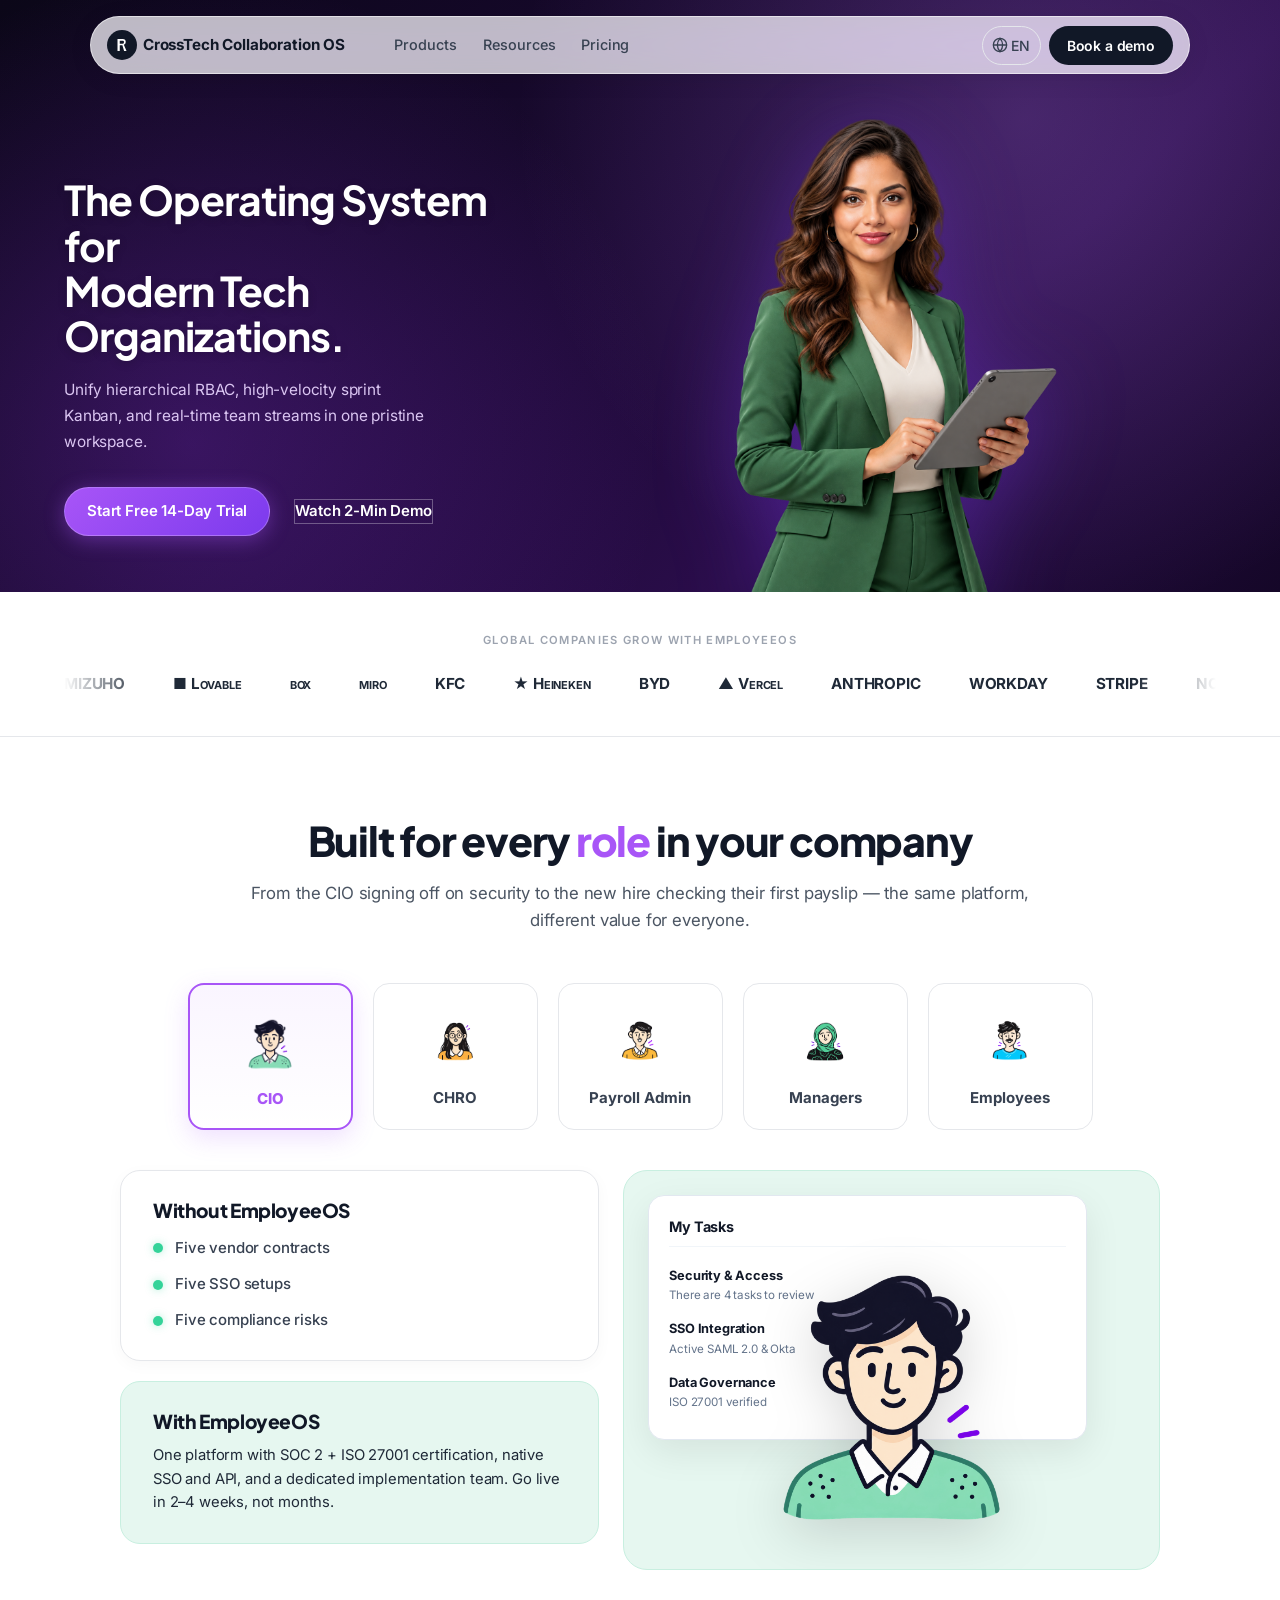
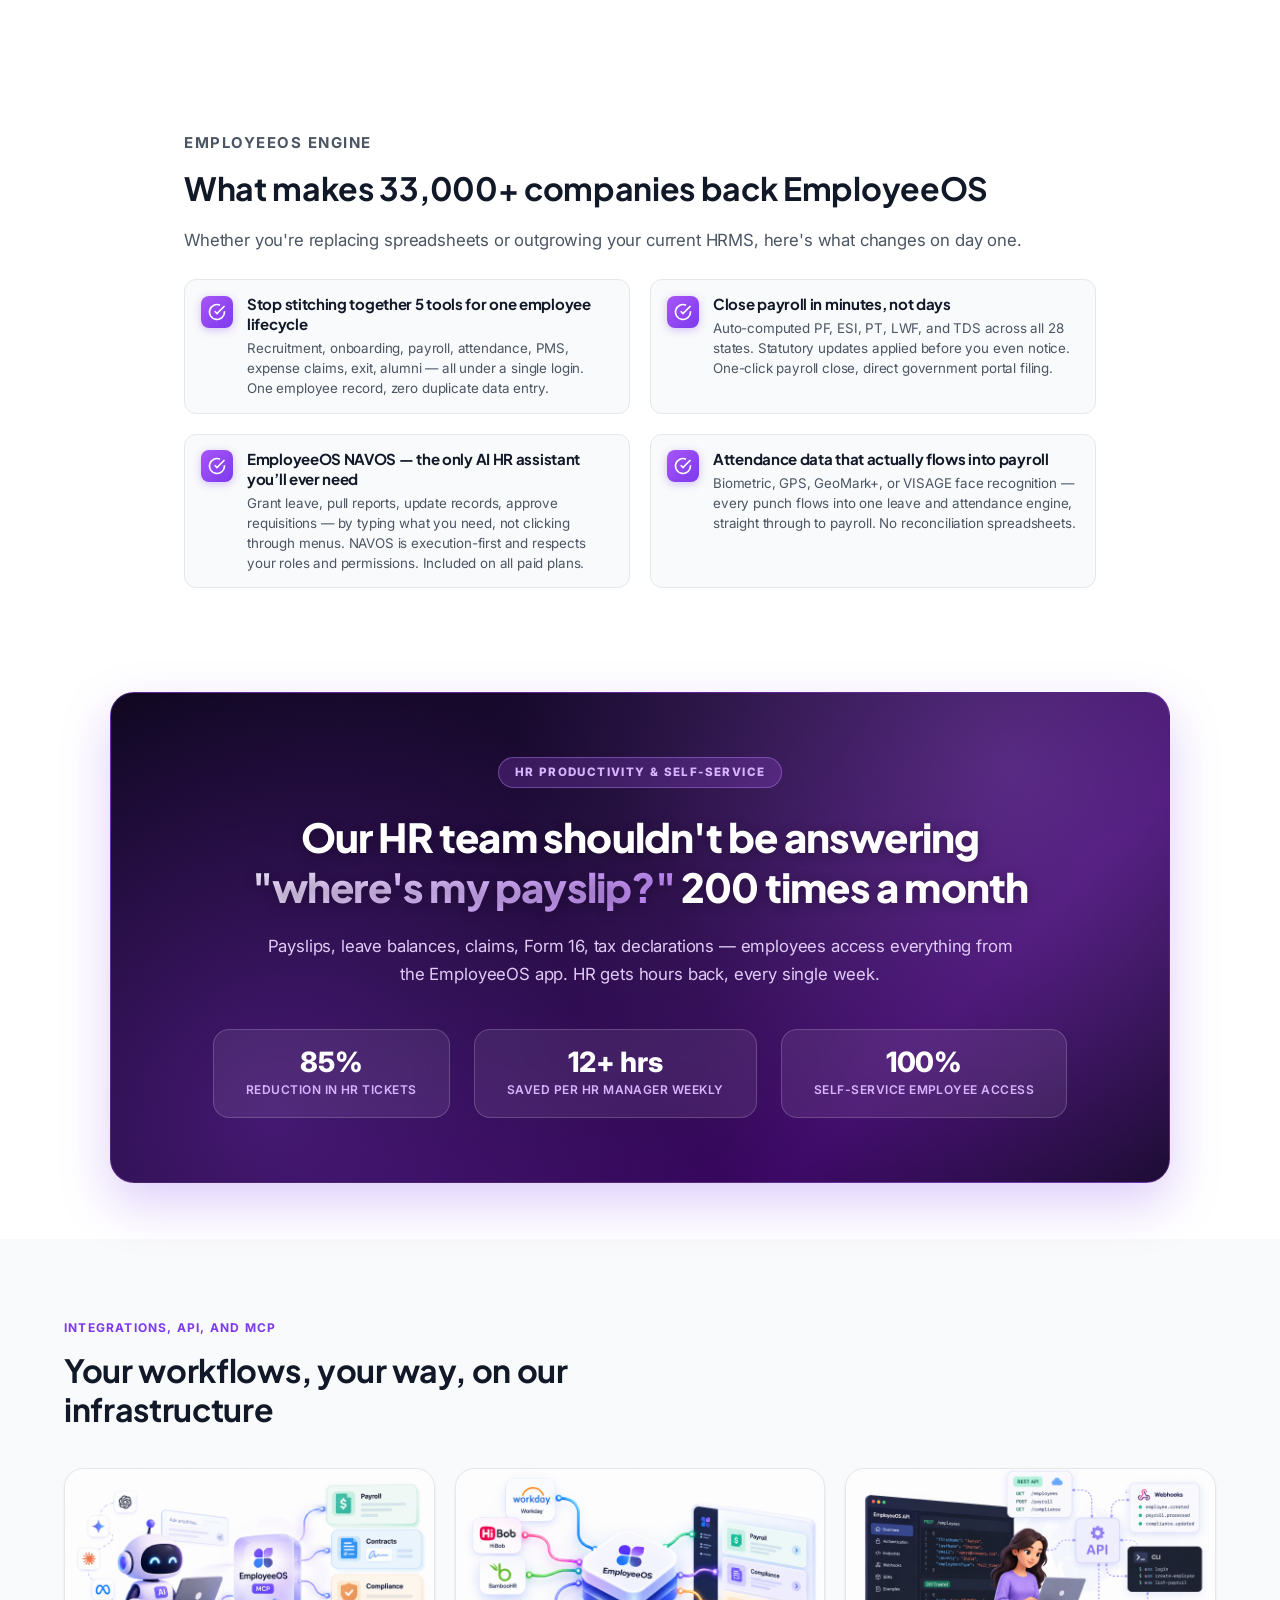
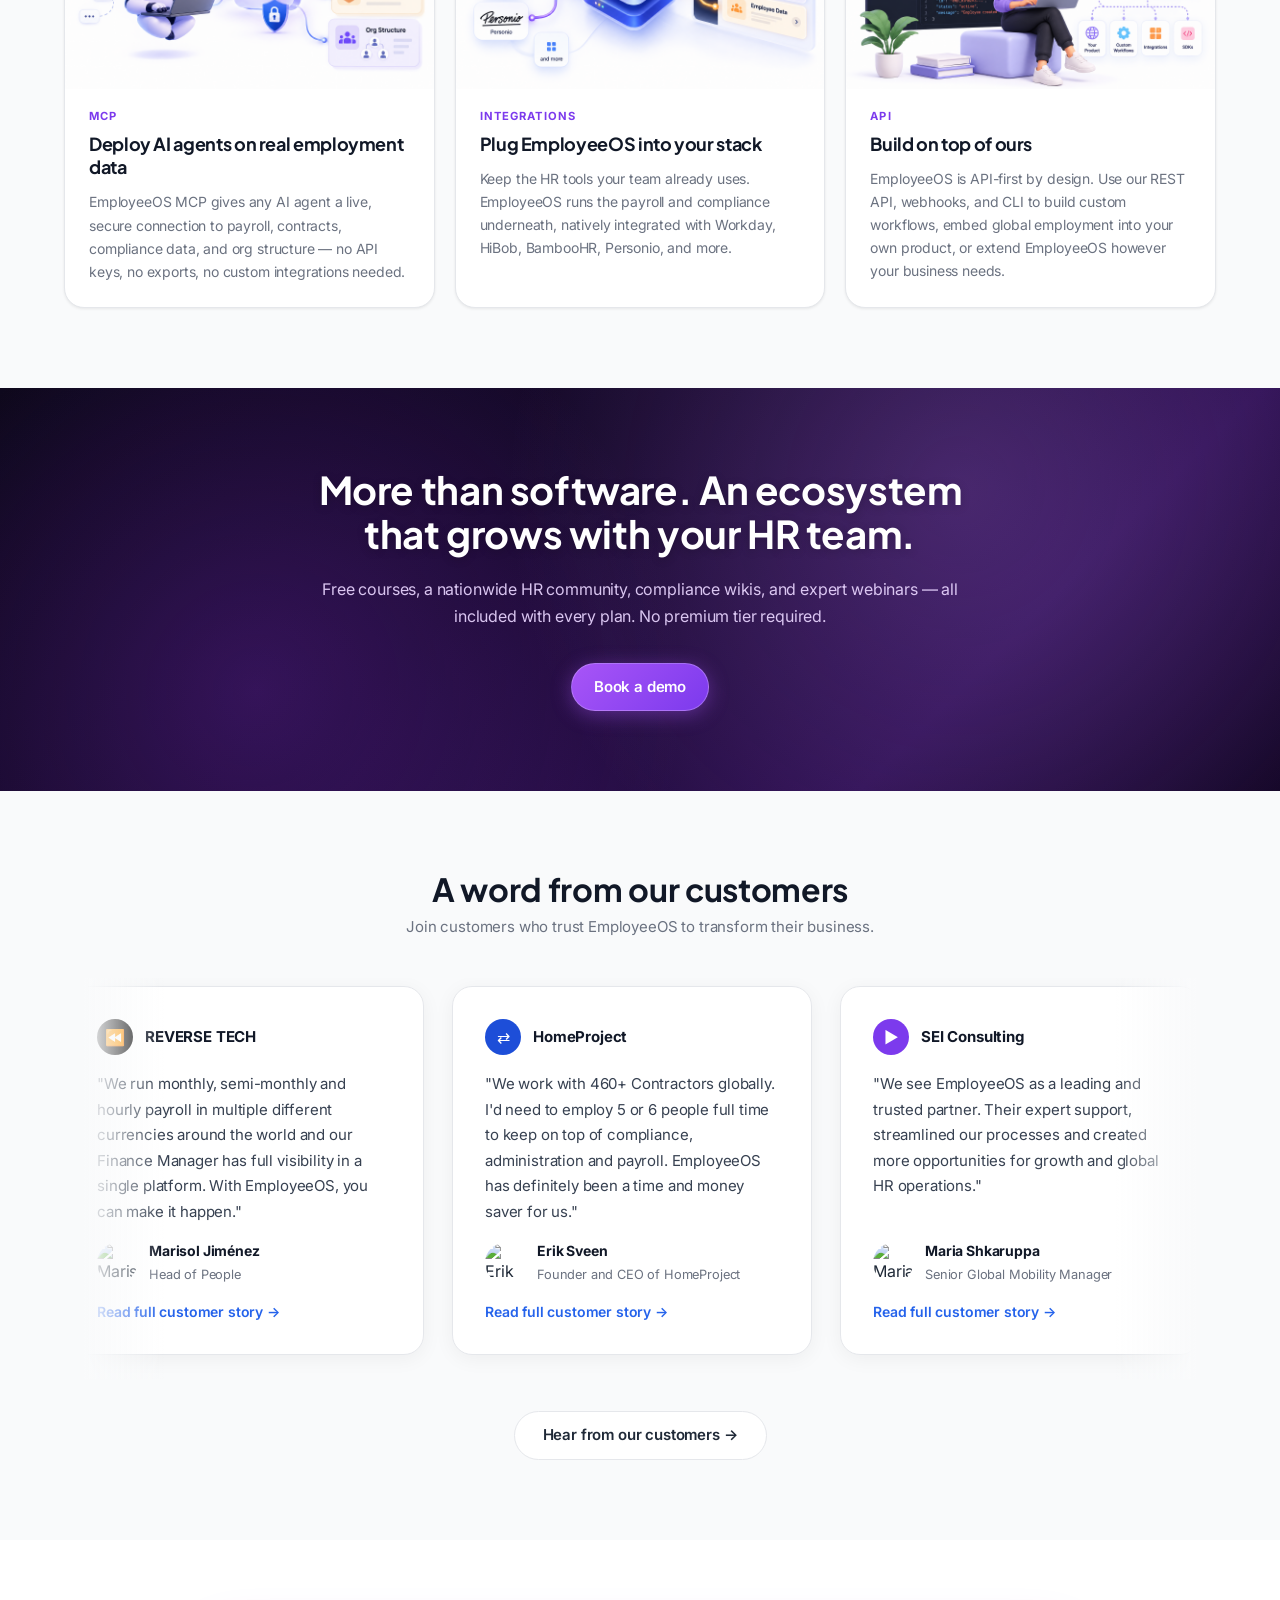
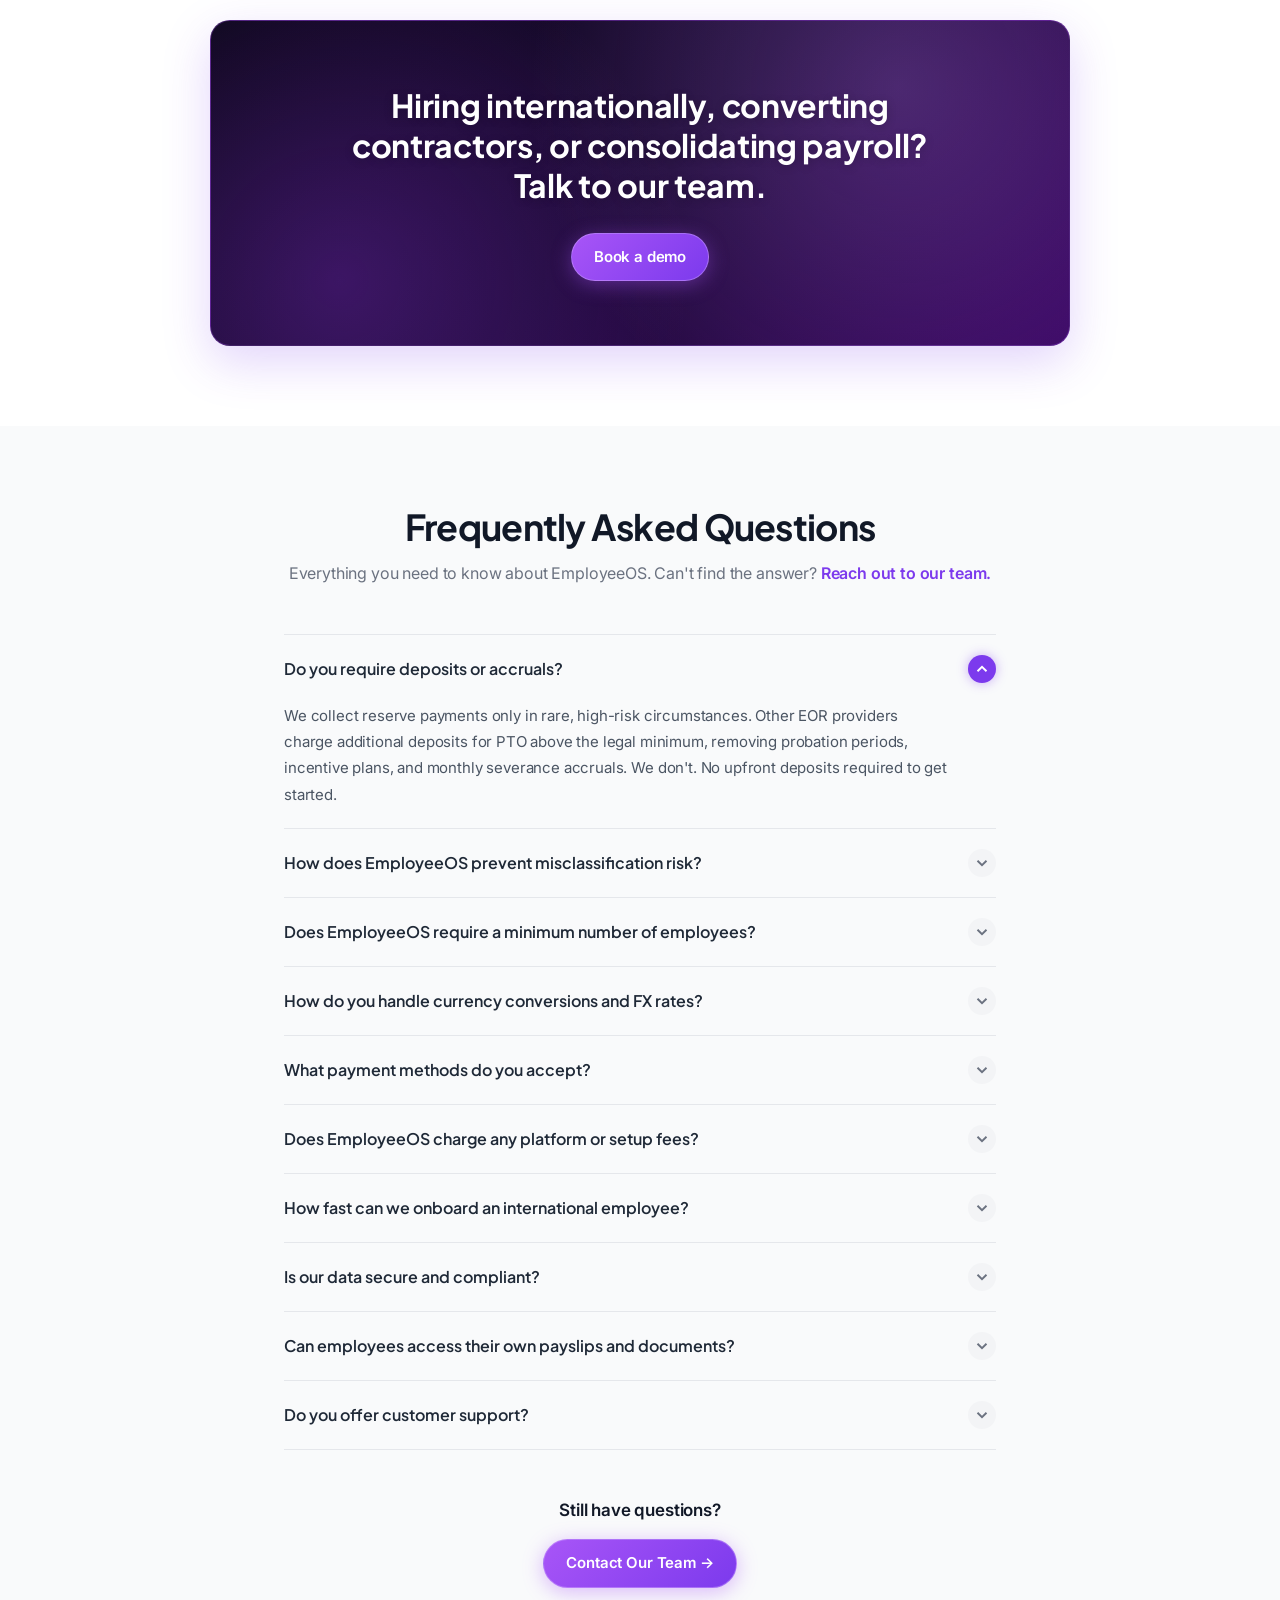
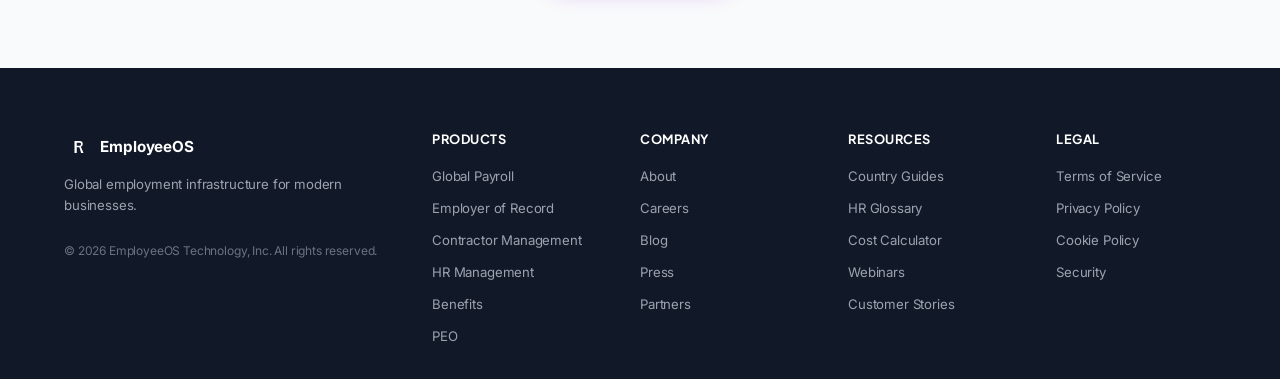
==== index.html @ 6ac32214 "first commit" ====
<!DOCTYPE html>
<html lang="en">

<head>
  <meta charset="UTF-8" />
  <meta name="viewport" content="width=device-width, initial-scale=1.0" />
  <title>CrossTech Collaboration OS</title>
  <link rel="preconnect" href="https://fonts.googleapis.com" />
  <link rel="preconnect" href="https://fonts.gstatic.com" crossorigin />
  <link
    href="https://fonts.googleapis.com/css2?family=Plus+Jakarta+Sans:ital,wght@0,300;0,400;0,500;0,600;0,700;0,800;1,400&family=Inter:wght@400;500;600&display=swap"
    rel="stylesheet" />
  <link rel="stylesheet" href="styles.css" />
</head>

<body>

  <!-- NAV -->
  <header class="nav-wrapper" id="navbar">
    <nav class="nav-inner container">
      <a href="index.html" class="nav-logo" aria-label="EmployeeOS Home">
        <span class="logo-mark">
          <svg width="18" height="18" viewBox="0 0 24 24" fill="none" aria-hidden="true">
            <path
              d="M6 4h7a4 4 0 0 1 4 4 4 4 0 0 1-2.5 3.7L18 20h-3.2l-2.3-7.8H9V20H6V4zm3 2.4v3.8h4a1.6 1.6 0 0 0 1.6-1.9A1.6 1.6 0 0 0 13 6.4H9z"
              fill="white" />
          </svg>
        </span>
        <span class="logo-text">CrossTech Collaboration OS</span>
      </a>
      <ul class="nav-links" role="list">

        <!-- PRODUCTS -->
        <li class="nav-item has-dropdown">
          <button class="nav-btn" aria-haspopup="true" aria-expanded="false">Products <span
              class="chevron">&#8964;</span></button>
          <div class="mega-menu mega-products" role="menu">
            <div class="mega-body">
              <div class="mega-left">
                <p class="mega-section-label">CORE MODULES</p>
                <div class="mega-cols">
                  <a href="product/hierarchy.html" class="mega-item" role="menuitem">
                    <span class="mega-ico" style="background:#fdf2f8;color:#be185d">...</span>
                    <div><strong>5-Tier Scoped RBAC</strong>
                      <p>Clean organizational hierarchy</p>
                    </div>
                  </a>
                  <a href="product/kanban.html" class="mega-item" role="menuitem">
                    <span class="mega-ico" style="background:#fdf2f8;color:#be185d">...</span>
                    <div><strong>Agile Kanban</strong>
                      <p>Fractional LexoRank Ordering</p>
                    </div>
                  </a>
                  <a href="product/communication.html" class="mega-item" role="menuitem">
                    <span class="mega-ico" style="background:#fdf2f8;color:#be185d">...</span>
                    <div><strong>Real-Time Streams</strong>
                      <p>Contextual team communication</p>
                    </div>
                  </a>
                </div>
              </div>
              <div class="mega-right mega-right-services">
                <p class="mega-section-label">SOLUTIONS</p>
                <ul>
                  <li><a href="solutions/engineering.html">For Engineering Leaders</a></li>
                  <li><a href="solutions/product.html">For Product Managers</a></li>
                  <li><a href="solutions/enterprise.html">For Founders &amp; Executives</a></li>
                </ul>
              </div>
            </div>
          </div>
        </li>

        <li class="nav-item has-dropdown">
          <button class="nav-btn" aria-haspopup="true" aria-expanded="false">Resources <span
              class="chevron">&#8964;</span></button>
          <div class="mega-menu mega-resources" role="menu">
            <div class="mega-body">
              <div class="mega-left">
                <p class="mega-section-label">RESOURCE LIBRARY</p>
                <div class="mega-cols">
                  <a href="blog.html" class="mega-item" role="menuitem">
                    <span class="mega-ico" style="background:#eff6ff;color:#2563eb"><svg width="16" height="16"
                        viewBox="0 0 24 24" fill="none" stroke="currentColor" stroke-width="2">
                        <path
                          d="M4 19.5A2.5 2.5 0 0 1 6.5 17H20M4 4.5A2.5 2.5 0 0 1 6.5 2H20v20H6.5a2.5 2.5 0 0 1-2.5-2.5V4.5z" />
                      </svg></span>
                    <div><strong>Blog</strong>
                      <p>Latest global employment insights &amp; guides</p>
                    </div>
                  </a>
                  <a href="ask-an-expert.html" class="mega-item" role="menuitem">
                    <span class="mega-ico" style="background:#eff6ff;color:#2563eb"><svg width="16" height="16"
                        viewBox="0 0 24 24" fill="none" stroke="currentColor" stroke-width="2">
                        <path d="M21 15a2 2 0 0 1-2 2H7l-4 4V5a2 2 0 0 1 2-2h14a2 2 0 0 1 2 2z" />
                      </svg></span>
                    <div><strong>Ask an Expert</strong>
                      <p>Get answers to complex global HR questions</p>
                    </div>
                  </a>
                  <a href="compliance-watchtower.html" class="mega-item" role="menuitem">
                    <span class="mega-ico" style="background:#eff6ff;color:#2563eb"><svg width="16" height="16"
                        viewBox="0 0 24 24" fill="none" stroke="currentColor" stroke-width="2">
                        <path d="M12 22s8-4 8-10V5l-8-3-8 3v7c0 6 8 10 8 10z" />
                      </svg></span>
                    <div><strong>Compliance Watchtower</strong>
                      <p>Stay ahead of evolving global labor laws</p>
                    </div>
                  </a>
                </div>
              </div>
              <div class="mega-right">
                <p class="mega-section-label">FEATURED BLOG</p>
                <a href="blog/ultimate-eor-guide.html" class="mega-case-card" role="menuitem">
                  <div class="mega-case-img blog-post-img">
                    <img src="images/blog/eor-guide.png" alt="Featured: EOR Guide"
                      style="width:100%;height:100%;object-fit:cover;" />
                  </div>
                  <span class="mega-case-text">The Ultimate Guide to Employer of Record (EOR) hiring in 2026.</span>
                  <span class="mega-learn-more">Read article →</span>
                </a>
              </div>
            </div>
          </div>
        </li>

        <li class="nav-item"><a href="pricing.html" class="nav-link">Pricing</a></li>
      </ul>
      <div class="nav-actions">
        <div class="nav-lang">
          <svg width="16" height="16" viewBox="0 0 24 24" fill="none" stroke="currentColor" stroke-width="2"
            aria-hidden="true">
            <circle cx="12" cy="12" r="10" />
            <path
              d="M2 12h20M12 2a15.3 15.3 0 0 1 4 10 15.3 15.3 0 0 1-4 10 15.3 15.3 0 0 1-4-10 15.3 15.3 0 0 1 4-10z" />
          </svg>
          <span>EN</span>
          <span class="chevron">&#8964;</span>
        </div>
        <a href="#demo" class="btn-nav-demo">Book a demo</a>
      </div>
      <button class="nav-mobile-toggle" aria-label="Open menu" aria-expanded="false">
        <span></span><span></span><span></span>
      </button>
    </nav>
  </header>

  <!-- HERO -->
  <section class="hero" id="hero">
    <div class="hero-inner container">
      <div class="hero-content">
        <h1>The Operating System for<br>Modern Tech Organizations.</h1>
        <p class="hero-sub">Unify hierarchical RBAC, high-velocity sprint Kanban, and real-time team streams in one pristine workspace.</p>
        <div class="hero-ctas">
          <a href="#demo" class="btn btn-demo">Start Free 14-Day Trial</a>
          <a href="#sandbox" class="btn" style="background:transparent; border:1px solid rgba(255,255,255,0.3); color:white; margin-left:12px;">Watch 2-Min Demo</a>
        </div>
      </div>
      <div class="hero-visual" aria-hidden="true">
        <img src="images/indexHero.png" alt="EmployeeOS Global Employment" class="hero-img" />
      </div>
    </div>
  </section>

  <!-- LOGO BAR -->
  <section class="logo-bar" aria-label="Trusted by global companies">
    <div class="container">
      <p class="logo-bar-label">GLOBAL COMPANIES GROW WITH EMPLOYEEOS</p>
      <div class="logo-track-wrap">
        <div class="logo-track">
          <span class="plogo">MIZUHO</span>
          <span class="plogo">&#9632; Lovable</span>
          <span class="plogo">box</span>
          <span class="plogo">miro</span>
          <span class="plogo">KFC</span>
          <span class="plogo">&#9733; Heineken</span>
          <span class="plogo">BYD</span>
          <span class="plogo">&#9650; Vercel</span>
          <span class="plogo">ANTHROPIC</span>
          <span class="plogo">WORKDAY</span>
          <span class="plogo">STRIPE</span>
          <span class="plogo">NOTION</span>
          <!-- duplicate for seamless loop -->
          <span class="plogo">MIZUHO</span>
          <span class="plogo">&#9632; Lovable</span>
          <span class="plogo">box</span>
          <span class="plogo">miro</span>
          <span class="plogo">KFC</span>
          <span class="plogo">&#9733; Heineken</span>
          <span class="plogo">BYD</span>
          <span class="plogo">&#9650; Vercel</span>
          <span class="plogo">ANTHROPIC</span>
          <span class="plogo">WORKDAY</span>
          <span class="plogo">STRIPE</span>
          <span class="plogo">NOTION</span>
        </div>
      </div>
    </div>
  </section>

  <!-- BUILT FOR EVERY ROLE SECTION -->
  <section class="roles-section section" id="roles">
    <div class="container roles-inner">
      <div class="roles-header">
        <h2>Built for every <span class="purple-highlight">role</span> in your company</h2>
        <p class="roles-sub">From the CIO signing off on security to the new hire checking their first payslip — the same platform, different value for everyone.</p>
      </div>

      <div class="role-tabs-grid" role="tablist" aria-label="Company Roles">
        
        <!-- CIO (Default Active) -->
        <button class="role-tab active" data-role="cio" role="tab" aria-selected="true" onclick="switchRoleTab('cio')">
          <div class="role-avatar-card">
            <div class="role-avatar-img cio-avatar">
              <img src="images/CIO.png" alt="CIO" class="role-icon-img" />
            </div>
            <span class="role-label">CIO</span>
          </div>
        </button>

        <!-- CHRO -->
        <button class="role-tab" data-role="chro" role="tab" aria-selected="false" onclick="switchRoleTab('chro')">
          <div class="role-avatar-card">
            <div class="role-avatar-img chro-avatar">
              <img src="images/CIRO.png" alt="CHRO" class="role-icon-img" />
            </div>
            <span class="role-label">CHRO</span>
          </div>
        </button>

        <!-- Payroll Admin -->
        <button class="role-tab" data-role="payroll" role="tab" aria-selected="false" onclick="switchRoleTab('payroll')">
          <div class="role-avatar-card">
            <div class="role-avatar-img payroll-avatar">
              <img src="images/Payroll Manager.png" alt="Payroll Admin" class="role-icon-img" />
            </div>
            <span class="role-label">Payroll Admin</span>
          </div>
        </button>

        <!-- Managers -->
        <button class="role-tab" data-role="managers" role="tab" aria-selected="false" onclick="switchRoleTab('managers')">
          <div class="role-avatar-card">
            <div class="role-avatar-img managers-avatar">
              <img src="images/Manager.png" alt="Managers" class="role-icon-img" />
            </div>
            <span class="role-label">Managers</span>
          </div>
        </button>

        <!-- Employees -->
        <button class="role-tab" data-role="employees" role="tab" aria-selected="false" onclick="switchRoleTab('employees')">
          <div class="role-avatar-card">
            <div class="role-avatar-img employees-avatar">
              <img src="images/Employee.png" alt="Employees" class="role-icon-img" />
            </div>
            <span class="role-label">Employees</span>
          </div>
        </button>

      </div>

      <!-- Dynamic Content Box for Selected Role -->
      <div class="role-details-panel" id="roleDetailsPanel">
        <div class="role-grid-container">
          
          <!-- Left Column: Without vs With EmployeeOS -->
          <div class="role-left-col">
            <div class="role-without-card">
              <h3>Without EmployeeOS</h3>
              <ul class="role-without-list">
                <li><span class="role-green-dot"></span> Five vendor contracts</li>
                <li><span class="role-green-dot"></span> Five SSO setups</li>
                <li><span class="role-green-dot"></span> Five compliance risks</li>
              </ul>
            </div>
            <div class="role-with-card">
              <h3>With EmployeeOS</h3>
              <p>One platform with SOC 2 + ISO 27001 certification, native SSO and API, and a dedicated implementation team. Go live in 2–4 weeks, not months.</p>
            </div>
          </div>

          <!-- Right Column: Mint Green Container with Visual & Mockup -->
          <div class="role-visual-card">
            <div class="role-bg-mockup">
              <div class="role-mockup-header">
                <strong>My Tasks</strong>
              </div>
              <div class="role-mockup-item">
                <strong>Security &amp; Access</strong>
                <span>There are 4 tasks to review</span>
              </div>
              <div class="role-mockup-item">
                <strong>SSO Integration</strong>
                <span>Active SAML 2.0 &amp; Okta</span>
              </div>
              <div class="role-mockup-item">
                <strong>Data Governance</strong>
                <span>ISO 27001 verified</span>
              </div>
            </div>
            <img src="images/CIO.png" alt="Chief Information Officer" class="role-person-img" />
          </div>

        </div>
      </div>
    </div>
  </section>


  <!-- OWNED INFRASTRUCTURE (ref6) -->
  <section class="infra-section section" id="infrastructure">
    <div class="container infra-inner">
      <div class="infra-content">
        <p class="section-label-purple">EMPLOYEEOS ENGINE</p>
        <h2>What makes 33,000+ companies back EmployeeOS</h2>
        <p class="infra-lead">Whether you're replacing spreadsheets or outgrowing your current HRMS, here's what changes on day one.</p>

        <div class="infra-features-list">
          <div class="infra-feature-item">
            <div class="infra-feat-icon">
              <svg width="18" height="18" viewBox="0 0 24 24" fill="none" stroke="currentColor" stroke-width="2.2"><path d="M22 11.08V12a10 10 0 1 1-5.93-9.14"/><polyline points="22 4 12 14.01 9 11.01"/></svg>
            </div>
            <div>
              <h3>Stop stitching together 5 tools for one employee lifecycle</h3>
              <p>Recruitment, onboarding, payroll, attendance, PMS, expense claims, exit, alumni — all under a single login. One employee record, zero duplicate data entry.</p>
            </div>
          </div>

          <div class="infra-feature-item">
            <div class="infra-feat-icon">
              <svg width="18" height="18" viewBox="0 0 24 24" fill="none" stroke="currentColor" stroke-width="2.2"><path d="M22 11.08V12a10 10 0 1 1-5.93-9.14"/><polyline points="22 4 12 14.01 9 11.01"/></svg>
            </div>
            <div>
              <h3>Close payroll in minutes, not days</h3>
              <p>Auto-computed PF, ESI, PT, LWF, and TDS across all 28 states. Statutory updates applied before you even notice. One-click payroll close, direct government portal filing.</p>
            </div>
          </div>

          <div class="infra-feature-item">
            <div class="infra-feat-icon">
              <svg width="18" height="18" viewBox="0 0 24 24" fill="none" stroke="currentColor" stroke-width="2.2"><path d="M22 11.08V12a10 10 0 1 1-5.93-9.14"/><polyline points="22 4 12 14.01 9 11.01"/></svg>
            </div>
            <div>
              <h3>EmployeeOS NAVOS — the only AI HR assistant you’ll ever need</h3>
              <p>Grant leave, pull reports, update records, approve requisitions — by typing what you need, not clicking through menus. NAVOS is execution-first and respects your roles and permissions. Included on all paid plans.</p>
            </div>
          </div>

          <div class="infra-feature-item">
            <div class="infra-feat-icon">
              <svg width="18" height="18" viewBox="0 0 24 24" fill="none" stroke="currentColor" stroke-width="2.2"><path d="M22 11.08V12a10 10 0 1 1-5.93-9.14"/><polyline points="22 4 12 14.01 9 11.01"/></svg>
            </div>
            <div>
              <h3>Attendance data that actually flows into payroll</h3>
              <p>Biometric, GPS, GeoMark+, or VISAGE face recognition — every punch flows into one leave and attendance engine, straight through to payroll. No reconciliation spreadsheets.</p>
            </div>
          </div>
        </div>
      </div>
    </div>
  </section>

  <!-- HR TIMEBACK FEATURE HIGHLIGHT BANNER (Purple Theme) -->
  <section class="hr-timeback-section section" id="hr-productivity">
    <div class="container">
      <div class="hr-timeback-card">
        <div class="hr-timeback-badge">HR PRODUCTIVITY & SELF-SERVICE</div>
        <h2>Our HR team shouldn't be answering <span>"where's my payslip?"</span> 200 times a month</h2>
        <p>Payslips, leave balances, claims, Form 16, tax declarations — employees access everything from the EmployeeOS app. HR gets hours back, every single week.</p>
        <div class="hr-timeback-stats">
          <div class="hr-stat-pill">
            <strong>85%</strong>
            <span>Reduction in HR tickets</span>
          </div>
          <div class="hr-stat-pill">
            <strong>12+ hrs</strong>
            <span>Saved per HR manager weekly</span>
          </div>
          <div class="hr-stat-pill">
            <strong>100%</strong>
            <span>Self-service employee access</span>
          </div>
        </div>
      </div>
    </div>
  </section>

  <!-- INTEGRATIONS, API, MCP CARDS (ref7) -->
  <section class="iamcards-section section" id="integrations">
    <div class="container">
      <p class="section-label-purple">INTEGRATIONS, API, AND MCP</p>
      <h2 class="iamcards-headline">Your workflows, your way, on our infrastructure</h2>
      <div class="iamcards-grid">
        <article class="iam-card">
          <div class="iam-card-visual mcp-visual-bg">
            <img src="images/MCP.png" alt="EmployeeOS MCP" style="width:100%;height:100%;object-fit:cover;object-position:center;" />
          </div>
          <p class="iam-label">MCP</p>
          <h3>Deploy AI agents on real employment data</h3>
          <p>EmployeeOS MCP gives any AI agent a live, secure connection to payroll, contracts, compliance data, and org
            structure — no API keys, no exports, no custom integrations needed.</p>
        </article>
        <article class="iam-card">
          <div class="iam-card-visual int-visual-bg">
            <img src="images/Integrations.png" alt="EmployeeOS Integrations" style="width:100%;height:100%;object-fit:cover;object-position:center;" />
          </div>
          <p class="iam-label">INTEGRATIONS</p>
          <h3>Plug EmployeeOS into your stack</h3>
          <p>Keep the HR tools your team already uses. EmployeeOS runs the payroll and compliance underneath, natively
            integrated with Workday, HiBob, BambooHR, Personio, and more.</p>
        </article>
        <article class="iam-card">
          <div class="iam-card-visual api-visual-bg">
            <img src="images/API.png" alt="EmployeeOS API" style="width:100%;height:100%;object-fit:cover;object-position:center;" />
          </div>
          <p class="iam-label">API</p>
          <h3>Build on top of ours</h3>
          <p>EmployeeOS is API-first by design. Use our REST API, webhooks, and CLI to build custom workflows, embed
            global employment into your own product, or extend EmployeeOS however your business needs.</p>
        </article>
      </div>
    </div>
  </section>

  <!-- ECOSYSTEM SECTION -->
  <section class="hard-section" id="why">
    <div class="container hard-inner">
      <h2>More than software. An ecosystem that grows with your HR team.</h2>
      <p>Free courses, a nationwide HR community, compliance wikis, and expert webinars — all included with every plan. No premium tier required.</p>
      <a href="#demo" class="btn btn-demo">Book a demo</a>
    </div>
  </section>

  <!-- TESTIMONIALS (ref4) -->
  <section class="testimonials-section section" id="testimonials">
    <div class="container">
      <div class="testi-header">
        <h2>A word from our customers</h2>
        <p>Join customers who trust EmployeeOS to transform their business.</p>
      </div>
      <div class="testi-track-wrap">
        <div class="testi-track">
          <article class="testi-card">
            <div class="testi-company">
              <span class="testi-company-logo rt">&#9194;</span>
              <strong>REVERSE TECH</strong>
            </div>
            <blockquote>"We run monthly, semi-monthly and hourly payroll in multiple different currencies around the
              world and our Finance Manager has full visibility in a single platform. With EmployeeOS, you can make it
              happen."</blockquote>
            <footer class="testi-person">
              <img src="https://i.pravatar.cc/44?img=47" alt="Marisol Jiménez" />
              <div>
                <strong>Marisol Jiménez</strong>
                <span>Head of People</span>
              </div>
            </footer>
            <a href="#stories" class="testi-read-link">Read full customer story →</a>
          </article>
          <article class="testi-card">
            <div class="testi-company">
              <span class="testi-company-logo hp">&#8644;</span>
              <strong>HomeProject</strong>
            </div>
            <blockquote>"We work with 460+ Contractors globally. I'd need to employ 5 or 6 people full time to keep on
              top of compliance, administration and payroll. EmployeeOS has definitely been a time and money saver for
              us."</blockquote>
            <footer class="testi-person">
              <img src="https://i.pravatar.cc/44?img=51" alt="Erik Sveen" />
              <div>
                <strong>Erik Sveen</strong>
                <span>Founder and CEO of HomeProject</span>
              </div>
            </footer>
            <a href="#stories" class="testi-read-link">Read full customer story →</a>
          </article>
          <article class="testi-card">
            <div class="testi-company">
              <span class="testi-company-logo se">&#9654;</span>
              <strong>SEI Consulting</strong>
            </div>
            <blockquote>"We see EmployeeOS as a leading and trusted partner. Their expert support, streamlined our
              processes and created more opportunities for growth and global HR operations."</blockquote>
            <footer class="testi-person">
              <img src="https://i.pravatar.cc/44?img=32" alt="Maria Shkaruppa" />
              <div>
                <strong>Maria Shkaruppa</strong>
                <span>Senior Global Mobility Manager</span>
              </div>
            </footer>
            <a href="#stories" class="testi-read-link">Read full customer story →</a>
          </article>
          <article class="testi-card">
            <div class="testi-company">
              <span class="testi-company-logo lm">&#8734;</span>
              <strong>LukeMcK Inc</strong>
            </div>
            <blockquote>"If we had to manage everything in-house, it would cost us well over $500,000 more each year.
              EmployeeOS has been a huge cost saving and burden reduction for our finance team."</blockquote>
            <footer class="testi-person">
              <img src="https://i.pravatar.cc/44?img=15" alt="Luke McKinlay" />
              <div>
                <strong>Luke McKinlay</strong>
                <span>VP of Finance</span>
              </div>
            </footer>
            <a href="#stories" class="testi-read-link">Read full customer story →</a>
          </article>

          <!-- Duplicated set for continuous conveyor belt loop -->
          <article class="testi-card" aria-hidden="true">
            <div class="testi-company">
              <span class="testi-company-logo rt">&#9194;</span>
              <strong>REVERSE TECH</strong>
            </div>
            <blockquote>"We run monthly, semi-monthly and hourly payroll in multiple different currencies around the
              world and our Finance Manager has full visibility in a single platform. With EmployeeOS, you can make it
              happen."</blockquote>
            <footer class="testi-person">
              <img src="https://i.pravatar.cc/44?img=47" alt="Marisol Jiménez" />
              <div>
                <strong>Marisol Jiménez</strong>
                <span>Head of People</span>
              </div>
            </footer>
            <a href="#stories" class="testi-read-link">Read full customer story →</a>
          </article>
          <article class="testi-card" aria-hidden="true">
            <div class="testi-company">
              <span class="testi-company-logo hp">&#8644;</span>
              <strong>HomeProject</strong>
            </div>
            <blockquote>"We work with 460+ Contractors globally. I'd need to employ 5 or 6 people full time to keep on
              top of compliance, administration and payroll. EmployeeOS has definitely been a time and money saver for
              us."</blockquote>
            <footer class="testi-person">
              <img src="https://i.pravatar.cc/44?img=51" alt="Erik Sveen" />
              <div>
                <strong>Erik Sveen</strong>
                <span>Founder and CEO of HomeProject</span>
              </div>
            </footer>
            <a href="#stories" class="testi-read-link">Read full customer story →</a>
          </article>
          <article class="testi-card" aria-hidden="true">
            <div class="testi-company">
              <span class="testi-company-logo se">&#9654;</span>
              <strong>SEI Consulting</strong>
            </div>
            <blockquote>"We see EmployeeOS as a leading and trusted partner. Their expert support, streamlined our
              processes and created more opportunities for growth and global HR operations."</blockquote>
            <footer class="testi-person">
              <img src="https://i.pravatar.cc/44?img=32" alt="Maria Shkaruppa" />
              <div>
                <strong>Maria Shkaruppa</strong>
                <span>Senior Global Mobility Manager</span>
              </div>
            </footer>
            <a href="#stories" class="testi-read-link">Read full customer story →</a>
          </article>
          <article class="testi-card" aria-hidden="true">
            <div class="testi-company">
              <span class="testi-company-logo lm">&#8734;</span>
              <strong>LukeMcK Inc</strong>
            </div>
            <blockquote>"If we had to manage everything in-house, it would cost us well over $500,000 more each year.
              EmployeeOS has been a huge cost saving and burden reduction for our finance team."</blockquote>
            <footer class="testi-person">
              <img src="https://i.pravatar.cc/44?img=15" alt="Luke McKinlay" />
              <div>
                <strong>Luke McKinlay</strong>
                <span>VP of Finance</span>
              </div>
            </footer>
            <a href="#stories" class="testi-read-link">Read full customer story →</a>
          </article>
        </div>
      </div>
      <div class="testi-footer-cta">
        <a href="#stories" class="btn btn-pill-outline">Hear from our customers →</a>
      </div>
    </div>
  </section>

  <!-- CTA BANNER (ref3) -->
  <section class="cta-banner section" id="cta">
    <div class="container">
      <div class="cta-card">
        <h2>Hiring internationally, converting contractors, or consolidating payroll? Talk to our team.</h2>
        <a href="#demo" class="btn btn-demo">Book a demo</a>
      </div>
    </div>
  </section>

  <!-- ── FAQ ── -->
  <section class="home-faq section" id="faq" aria-labelledby="faq-headline">
    <div class="container home-faq-inner">
      <div class="home-faq-header">
        <h2 id="faq-headline">Frequently Asked Questions</h2>
        <p>Everything you need to know about EmployeeOS. Can't find the answer? <a href="#contact"
            class="faq-contact-link">Reach out to our team.</a></p>
      </div>
      <div class="home-faq-list" role="list">

        <div class="hfaq-item open" role="listitem">
          <button class="hfaq-q" aria-expanded="true">
            <span>Do you require deposits or accruals?</span>
            <span class="hfaq-icon" aria-hidden="true">
              <svg width="18" height="18" viewBox="0 0 24 24" fill="none" stroke="currentColor" stroke-width="2.5">
                <polyline points="6 9 12 15 18 9" />
              </svg>
            </span>
          </button>
          <div class="hfaq-a">
            <p>We collect reserve payments only in rare, high-risk circumstances. Other EOR providers charge additional
              deposits for PTO above the legal minimum, removing probation periods, incentive plans, and monthly
              severance accruals. We don't. No upfront deposits required to get started.</p>
          </div>
        </div>

        <div class="hfaq-item" role="listitem">
          <button class="hfaq-q" aria-expanded="false">
            <span>How does EmployeeOS prevent misclassification risk?</span>
            <span class="hfaq-icon" aria-hidden="true">
              <svg width="18" height="18" viewBox="0 0 24 24" fill="none" stroke="currentColor" stroke-width="2.5">
                <polyline points="6 9 12 15 18 9" />
              </svg>
            </span>
          </button>
          <div class="hfaq-a">
            <p>Our AI-powered Contractor of Record service continuously monitors contractor relationships for
              misclassification signals. When risk is detected, we generate compliant reclassification workflows and
              alert your HR team with a clear action plan — before regulators do.</p>
          </div>
        </div>

        <div class="hfaq-item" role="listitem">
          <button class="hfaq-q" aria-expanded="false">
            <span>Does EmployeeOS require a minimum number of employees?</span>
            <span class="hfaq-icon" aria-hidden="true">
              <svg width="18" height="18" viewBox="0 0 24 24" fill="none" stroke="currentColor" stroke-width="2.5">
                <polyline points="6 9 12 15 18 9" />
              </svg>
            </span>
          </button>
          <div class="hfaq-a">
            <p>No. You can start with a single employee or contractor in a single country. Pricing scales with your team
              — you only pay for active employees and contractors each month. There are no platform fees or seat
              minimums.</p>
          </div>
        </div>

        <div class="hfaq-item" role="listitem">
          <button class="hfaq-q" aria-expanded="false">
            <span>How do you handle currency conversions and FX rates?</span>
            <span class="hfaq-icon" aria-hidden="true">
              <svg width="18" height="18" viewBox="0 0 24 24" fill="none" stroke="currentColor" stroke-width="2.5">
                <polyline points="6 9 12 15 18 9" />
              </svg>
            </span>
          </button>
          <div class="hfaq-a">
            <p>EmployeeOS uses competitive mid-market exchange rates with a transparent conversion fee. We process
              payments in the employee's local currency so there are no hidden FX markups on your invoices. All rates
              are shown clearly before you approve each payroll run.</p>
          </div>
        </div>

        <div class="hfaq-item" role="listitem">
          <button class="hfaq-q" aria-expanded="false">
            <span>What payment methods do you accept?</span>
            <span class="hfaq-icon" aria-hidden="true">
              <svg width="18" height="18" viewBox="0 0 24 24" fill="none" stroke="currentColor" stroke-width="2.5">
                <polyline points="6 9 12 15 18 9" />
              </svg>
            </span>
          </button>
          <div class="hfaq-a">
            <p>We accept all major payment methods: Credit/Debit Cards (Visa, Mastercard, Amex), Wire transfer, ACH,
              SEPA, and Bank Transfer. Contractor payouts are processed via Stripe Connect. All payments are secured
              with industry-standard encryption.</p>
          </div>
        </div>

        <div class="hfaq-item" role="listitem">
          <button class="hfaq-q" aria-expanded="false">
            <span>Does EmployeeOS charge any platform or setup fees?</span>
            <span class="hfaq-icon" aria-hidden="true">
              <svg width="18" height="18" viewBox="0 0 24 24" fill="none" stroke="currentColor" stroke-width="2.5">
                <polyline points="6 9 12 15 18 9" />
              </svg>
            </span>
          </button>
          <div class="hfaq-a">
            <p>No platform fees, no setup fees, no onboarding fees. You pay only the flat monthly rate per employee or
              contractor. Every invoice is itemized so you can see exactly what you're paying for.</p>
          </div>
        </div>

        <div class="hfaq-item" role="listitem">
          <button class="hfaq-q" aria-expanded="false">
            <span>How fast can we onboard an international employee?</span>
            <span class="hfaq-icon" aria-hidden="true">
              <svg width="18" height="18" viewBox="0 0 24 24" fill="none" stroke="currentColor" stroke-width="2.5">
                <polyline points="6 9 12 15 18 9" />
              </svg>
            </span>
          </button>
          <div class="hfaq-a">
            <p>Our average onboarding time is 2.3 days. Standard EOR providers take 30+ days. We've built our own legal
              entities in every country we operate, so there's no third-party broker delay — your employee can be
              contracted and ready to start within days of signing.</p>
          </div>
        </div>

        <div class="hfaq-item" role="listitem">
          <button class="hfaq-q" aria-expanded="false">
            <span>Is our data secure and compliant?</span>
            <span class="hfaq-icon" aria-hidden="true">
              <svg width="18" height="18" viewBox="0 0 24 24" fill="none" stroke="currentColor" stroke-width="2.5">
                <polyline points="6 9 12 15 18 9" />
              </svg>
            </span>
          </button>
          <div class="hfaq-a">
            <p>Yes. EmployeeOS is SOC 2 Type II certified, ISO 27001 certified, and GDPR aligned. All data is encrypted
              in transit and at rest. Employment data belongs to you — we never share it with third parties or use it to
              train AI models.</p>
          </div>
        </div>

        <div class="hfaq-item" role="listitem">
          <button class="hfaq-q" aria-expanded="false">
            <span>Can employees access their own payslips and documents?</span>
            <span class="hfaq-icon" aria-hidden="true">
              <svg width="18" height="18" viewBox="0 0 24 24" fill="none" stroke="currentColor" stroke-width="2.5">
                <polyline points="6 9 12 15 18 9" />
              </svg>
            </span>
          </button>
          <div class="hfaq-a">
            <p>Yes. Every employee gets their own EmployeeOS dashboard with access to payslips, contracts, benefit
              enrolment, time-off requests, and expense submissions. No email chains, no PDFs over WhatsApp — everything
              in one place.</p>
          </div>
        </div>

        <div class="hfaq-item" role="listitem">
          <button class="hfaq-q" aria-expanded="false">
            <span>Do you offer customer support?</span>
            <span class="hfaq-icon" aria-hidden="true">
              <svg width="18" height="18" viewBox="0 0 24 24" fill="none" stroke="currentColor" stroke-width="2.5">
                <polyline points="6 9 12 15 18 9" />
              </svg>
            </span>
          </button>
          <div class="hfaq-a">
            <p>Yes. Every plan includes a dedicated onboarding specialist and access to our global support team. EOR
              customers get a named in-house HR and legal contact in each country they hire in. Support is available
              24/7 via your EmployeeOS dashboard.</p>
          </div>
        </div>

      </div>

      <div class="hfaq-still">
        <p>Still have questions?</p>
        <a href="#contact" class="btn btn-demo">Contact Our Team →</a>
      </div>
    </div>
  </section>

  <!-- ── FOOTER ── -->
  <footer class="site-footer">
    <div class="container footer-inner">
      <div class="footer-col footer-brand">
        <a href="index.html" class="nav-logo">
          <span class="logo-mark"><svg width="18" height="18" viewBox="0 0 24 24" fill="none">
              <path
                d="M6 4h7a4 4 0 0 1 4 4 4 4 0 0 1-2.5 3.7L18 20h-3.2l-2.3-7.8H9V20H6V4zm3 2.4v3.8h4a1.6 1.6 0 0 0 1.6-1.9A1.6 1.6 0 0 0 13 6.4H9z"
                fill="white" />
            </svg></span>
          <span class="logo-text">EmployeeOS</span>
        </a>
        <p class="footer-tagline">Global employment infrastructure for modern businesses.</p>
        <p class="footer-copy">&#xa9; 2026 EmployeeOS Technology, Inc. All rights reserved.</p>
      </div>
      <div class="footer-col">
        <h4>Products</h4>
        <ul>
          <li><a href="global-payroll.html">Global Payroll</a></li>
          <li><a href="employer-of-record.html">Employer of Record</a></li>
          <li><a href="contractor-management.html">Contractor Management</a></li>
          <li><a href="#">HR Management</a></li>
          <li><a href="benefits.html">Benefits</a></li>
          <li><a href="peo.html">PEO</a></li>
        </ul>
      </div>
      <div class="footer-col">
        <h4>Company</h4>
        <ul>
          <li><a href="#">About</a></li>
          <li><a href="#">Careers</a></li>
          <li><a href="blog.html">Blog</a></li>
          <li><a href="#">Press</a></li>
          <li><a href="#">Partners</a></li>
        </ul>
      </div>
      <div class="footer-col">
        <h4>Resources</h4>
        <ul>
          <li><a href="#">Country Guides</a></li>
          <li><a href="#">HR Glossary</a></li>
          <li><a href="#">Cost Calculator</a></li>
          <li><a href="#">Webinars</a></li>
          <li><a href="#">Customer Stories</a></li>
        </ul>
      </div>
      <div class="footer-col">
        <h4>Legal</h4>
        <ul>
          <li><a href="#">Terms of Service</a></li>
          <li><a href="#">Privacy Policy</a></li>
          <li><a href="#">Cookie Policy</a></li>
          <li><a href="#">Security</a></li>
        </ul>
      </div>
    </div>
  </footer>

  <script src="https://cdnjs.cloudflare.com/ajax/libs/three.js/r128/three.min.js"></script>
  <script src="globe-3d.js"></script>
  <script src="app.js"></script>
</body>

</html>
---- styles.css ----
/* ================================================================
   EmployeeOS — Styles matching Remote.com reference design
   ================================================================ */

*,
*::before,
*::after {
  box-sizing: border-box;
  margin: 0;
  padding: 0;
}

:root {
  --blue: #2563eb;
  --blue-hover: #1d4ed8;
  --black: #0a0a0a;
  --near-black: #111827;
  --gray-900: #1f2937;
  --gray-700: #374151;
  --gray-500: #6b7280;
  --gray-400: #9ca3af;
  --gray-200: #e5e7eb;
  --gray-100: #f3f4f6;
  --gray-50: #f9fafb;
  --white: #ffffff;
  --green: #16a34a;
  --red-label: #be123c;
  --navy: #0f172a;
  --navy-card: #1e3a5f;
  --font: 'PP Mori', 'Plus Jakarta Sans', Inter, -apple-system, BlinkMacSystemFont, 'Segoe UI', Roboto, sans-serif;
  --font-display: 'PP Mori', 'Plus Jakarta Sans', sans-serif;
  --font-body: Inter, -apple-system, BlinkMacSystemFont, 'Segoe UI', Roboto, sans-serif;
  --radius: 12px;
  --radius-sm: 8px;
  --radius-lg: 20px;
  --shadow-sm: 0 1px 3px rgba(0, 0, 0, .08);
  --shadow-md: 0 4px 16px rgba(0, 0, 0, .1);
  --shadow-lg: 0 12px 40px rgba(0, 0, 0, .15);
  --t: 0.2s ease;
}

html {
  scroll-behavior: smooth;
  font-size: 16px;
  overflow-x: clip;
}

body {
  font-family: var(--font-body);
  font-size: 16px;
  line-height: 1.5;
  letter-spacing: -0.01em;
  color: var(--gray-900);
  background: var(--white);
  -webkit-font-smoothing: antialiased;
  -moz-osx-font-smoothing: grayscale;
  font-optical-sizing: auto;
  overflow-x: clip;
}

/* Display / heading type — PP Mori feel via Plus Jakarta Sans */
h1,
h2,
h3,
h4 {
  font-family: var(--font-display);
  font-optical-sizing: auto;
  font-weight: 700;
  letter-spacing: -0.02em;
  line-height: 1.15;
}

h1 {
  font-weight: 700;
}

h2 {
  font-weight: 700;
}

h3 {
  font-weight: 600;
}

h4 {
  font-weight: 600;
  letter-spacing: -0.01em;
}

a {
  text-decoration: none;
  color: inherit;
}

ul {
  list-style: none;
}

img {
  max-width: 100%;
  display: block;
}

.container {
  max-width: 1200px;
  margin: 0 auto;
  padding: 0 1.5rem;
}

.section {
  padding: 80px 0;
}

/* ================================================================
   BUTTONS
   ================================================================ */
.btn {
  display: inline-flex;
  align-items: center;
  gap: .375rem;
  font-weight: 600;
  font-size: .9375rem;
  cursor: pointer;
  transition: all var(--t);
  border: none;
  font-family: var(--font-body);
  text-decoration: none;
}

/* Hero CTA - blue filled pill (Book a demo) */
.btn-demo {
  background: var(--blue);
  color: var(--white);
  padding: .75rem 1.375rem;
  border-radius: 100px;
  border: 2px solid var(--blue);
}

.btn-demo:hover {
  background: var(--blue-hover);
  border-color: var(--blue-hover);
  transform: translateY(-1px);
}

/* Hero secondary CTA - outline */
.btn-signup {
  background: var(--white);
  color: var(--gray-900);
  padding: .75rem 1.375rem;
  border-radius: 100px;
  border: 1.5px solid #d1d5db;
}

.btn-signup:hover {
  border-color: var(--gray-400);
  background: var(--gray-50);
}

/* Navbar Book a demo - BLACK pill (matches Remote.com) */
.btn-nav-demo {
  background: var(--near-black);
  color: var(--white);
  padding: .5625rem 1.125rem;
  border-radius: 100px;
  border: none;
  font-weight: 600;
  font-size: .875rem;
  font-family: var(--font-body);
  cursor: pointer;
  transition: background var(--t), transform var(--t);
  text-decoration: none;
  display: inline-flex;
  align-items: center;
}

.btn-nav-demo:hover {
  background: #2d2d2d;
  transform: translateY(-1px);
}

.btn-pill-outline {
  background: var(--white);
  color: var(--gray-900);
  border: 1.5px solid var(--gray-200);
  padding: .75rem 1.75rem;
  border-radius: 100px;
  font-weight: 600;
  font-size: .9375rem;
  transition: all var(--t);
}

.btn-pill-outline:hover {
  border-color: var(--gray-400);
  background: var(--gray-50);
}

/* ================================================================
   NAVIGATION
   ================================================================ */
.nav-wrapper {
  position: fixed;
  top: 1rem;
  left: 50%;
  transform: translateX(-50%);
  z-index: 1000;
  width: calc(100% - 2.5rem);
  max-width: 1100px;
  background: rgba(255, 255, 255, 0.72);
  backdrop-filter: blur(18px) saturate(180%);
  -webkit-backdrop-filter: blur(18px) saturate(180%);
  border: 1px solid rgba(255, 255, 255, 0.55);
  border-radius: 100px;
  box-shadow: 0 4px 24px rgba(0, 0, 0, .08), 0 1px 4px rgba(0, 0, 0, .04);
  transition: box-shadow var(--t), background var(--t);
}

.nav-wrapper.scrolled {
  background: rgba(255, 255, 255, 0.88);
  box-shadow: 0 8px 32px rgba(0, 0, 0, .12), 0 2px 8px rgba(0, 0, 0, .06);
}

.nav-inner {
  display: flex;
  align-items: center;
  height: 56px;
  padding: 0 1rem;
  gap: .25rem;
}

.nav-logo {
  display: flex;
  align-items: center;
  gap: .4rem;
  font-weight: 700;
  font-size: .975rem;
  color: var(--near-black);
  margin-right: 2rem;
  flex-shrink: 0;
  letter-spacing: -0.01em;
}

.logo-mark {
  width: 30px;
  height: 30px;
  border-radius: 50%;
  background: var(--near-black);
  display: flex;
  align-items: center;
  justify-content: center;
  flex-shrink: 0;
}

.logo-text {
  font-weight: 700;
  font-size: .95rem;
  letter-spacing: -.01em;
}

.nav-links {
  display: flex;
  align-items: center;
  gap: 0;
  flex: 1;
}

.nav-item {
  position: relative;
}

.nav-link,
.nav-btn {
  display: flex;
  align-items: center;
  gap: .3rem;
  padding: .5rem .8rem;
  border-radius: 100px;
  font-weight: 500;
  font-size: .9rem;
  color: #374151;
  background: none;
  border: none;
  cursor: pointer;
  font-family: var(--font-body);
  white-space: nowrap;
  transition: background var(--t), color var(--t);
}

.nav-link:hover,
.nav-btn:hover {
  background: var(--gray-100);
  color: var(--near-black);
}

.nav-item.open>.nav-btn {
  background: var(--near-black);
  color: var(--white);
  border-radius: 100px;
}

.nav-item.open>.nav-btn:hover {
  background: var(--gray-900);
}

.chevron {
  font-size: .65rem;
  display: none;
  transition: transform var(--t);
  opacity: .7;
}

.nav-item.open .chevron {
  transform: rotate(180deg);
}

.nav-item.open>.nav-btn .chevron {
  color: rgba(255, 255, 255, .7);
}

.nav-actions {
  display: flex;
  align-items: center;
  gap: .5rem;
  margin-left: auto;
  flex-shrink: 0;
}

.nav-lang {
  display: flex;
  align-items: center;
  gap: .2rem;
  font-size: .875rem;
  font-weight: 500;
  color: var(--gray-700);
  padding: .5rem .6rem;
  border-radius: 100px;
  cursor: pointer;
  transition: background var(--t);
  border: 1px solid var(--gray-200);
}

.nav-lang:hover {
  background: var(--gray-100);
}

/* ---- Mega menus ---- */
.mega-menu {
  position: fixed;
  top: calc(1rem + 56px + .75rem);
  /* pill top + pill height + gap */
  left: 50%;
  transform: translateX(-50%) translateY(-8px);
  width: calc(100% - 2.5rem);
  max-width: 1100px;
  background: rgba(255, 255, 255, 0.96);
  backdrop-filter: blur(18px) saturate(180%);
  -webkit-backdrop-filter: blur(18px) saturate(180%);
  border: 1px solid rgba(255, 255, 255, 0.6);
  border-radius: 20px;
  box-shadow: 0 12px 40px rgba(0, 0, 0, .12), 0 2px 8px rgba(0, 0, 0, .06);
  opacity: 0;
  pointer-events: none;
  transition: all var(--t);
  z-index: 999;
}

.nav-item.open .mega-menu {
  opacity: 1;
  pointer-events: all;
  transform: translateX(-50%) translateY(0);
}

.mega-body {
  display: grid;
  grid-template-columns: 1fr 260px;
  max-width: 1200px;
  margin: 0 auto;
  padding: 0 1.5rem;
}

.mega-left {
  padding: 1.75rem 2rem 1.75rem 0;
  border-right: 1px solid var(--gray-200);
}

.mega-right {
  padding: 1.75rem 0 1.75rem 2rem;
}

.mega-section-label {
  font-size: .65rem;
  font-weight: 700;
  letter-spacing: .1em;
  text-transform: uppercase;
  color: var(--gray-400);
  margin-bottom: .875rem;
  display: block;
}

.mega-divider {
  height: 1px;
  background: var(--gray-200);
  margin: 1.25rem 0;
}

/* Item grid: default 3-col for products, 3-col for others */
.mega-cols {
  display: grid;
  grid-template-columns: repeat(3, 1fr);
  gap: .25rem;
  margin-bottom: .25rem;
}

.mega-cols-3 {
  grid-template-columns: repeat(3, 1fr);
}

/* Items with icons */
.mega-item {
  display: flex;
  align-items: flex-start;
  gap: .625rem;
  padding: .625rem .75rem;
  border-radius: var(--radius-sm);
  transition: background var(--t);
  color: var(--gray-700);
}

.mega-item:hover {
  background: var(--gray-50);
}

.mega-item strong {
  display: block;
  font-weight: 600;
  font-size: .8125rem;
  color: var(--near-black);
}

.mega-item p {
  color: var(--gray-500);
  font-size: .75rem;
  margin-top: .125rem;
  line-height: 1.4;
}

/* Plain text items (no icon, no description) */
.mega-item.plain {
  font-size: .8125rem;
  font-weight: 500;
  color: var(--gray-700);
  padding: .4rem .75rem;
  align-items: center;
}

.mega-item.plain:hover {
  color: var(--near-black);
  background: var(--gray-50);
}

.mega-ico {
  width: 30px;
  height: 30px;
  border-radius: 7px;
  background: var(--gray-100);
  color: var(--gray-500);
  display: flex;
  align-items: center;
  justify-content: center;
  flex-shrink: 0;
}

/* New / Coming Soon badges */
.mega-badge-new {
  display: inline-block;
  font-size: .6rem;
  font-weight: 700;
  background: #7c3aed;
  color: white;
  padding: .1rem .45rem;
  border-radius: 100px;
  vertical-align: middle;
  margin-left: .25rem;
}

.mega-badge-soon {
  display: inline-block;
  font-size: .6rem;
  font-weight: 600;
  background: var(--gray-100);
  color: var(--gray-500);
  padding: .1rem .45rem;
  border-radius: 100px;
  vertical-align: middle;
  margin-left: .25rem;
}

/* Right sidebar: plain link list */
.mega-right-services ul {
  display: flex;
  flex-direction: column;
  gap: .25rem;
}

.mega-right-services a {
  display: block;
  font-size: .8125rem;
  font-weight: 500;
  color: var(--gray-700);
  padding: .4rem .5rem;
  border-radius: var(--radius-sm);
  transition: all var(--t);
}

.mega-right-services a:hover {
  color: var(--near-black);
  background: var(--gray-50);
}

/* Right sidebar: case study / blog post card */
.mega-right-card {}

.mega-case-card {
  display: block;
  border-radius: var(--radius);
  border: 1px solid var(--gray-200);
  overflow: hidden;
  transition: box-shadow var(--t);
}

.mega-case-card:hover {
  box-shadow: var(--shadow-md);
}

.mega-case-img {
  background: var(--navy);
  height: 110px;
  display: flex;
  align-items: center;
  justify-content: center;
}

.mega-case-logo-bg {
  padding: 1rem;
}

.mega-case-text {
  font-size: .8125rem;
  font-weight: 500;
  color: var(--gray-700);
  line-height: 1.5;
  padding: .875rem .875rem .25rem;
  display: block;
}

.mega-learn-more {
  display: block;
  font-size: .8125rem;
  font-weight: 600;
  color: var(--blue);
  padding: .375rem .875rem .875rem;
}

.mega-learn-more:hover {
  text-decoration: underline;
}

/* Blog post visual in resources */
.blog-post-img {
  background: linear-gradient(135deg, #1e1b4b 0%, #312e81 50%, #1d4ed8 100%);
}

.blog-post-visual {
  width: 52px;
  height: 52px;
  border-radius: 12px;
  background: var(--blue);
  display: flex;
  align-items: center;
  justify-content: center;
  box-shadow: 0 0 20px rgba(37, 99, 235, .4);
}

.blog-r-logo {
  font-size: 1.5rem;
  font-weight: 900;
  color: white;
}

.nav-mobile-toggle {
  display: none;
  flex-direction: column;
  gap: 5px;
  background: none;
  border: none;
  cursor: pointer;
  padding: .5rem;
  margin-left: auto;
}

.nav-mobile-toggle span {
  width: 22px;
  height: 2px;
  background: var(--gray-700);
  border-radius: 2px;
  display: block;
  transition: all var(--t);
}

/* ================================================================
   HERO
   ================================================================ */
.hero {
  /* High-end tech & AI SaaS Deep Violet & Purple Gradient */
  background: radial-gradient(circle at 80% 20%, rgba(192, 132, 252, 0.22) 0%, transparent 45%),
    radial-gradient(circle at 15% 75%, rgba(147, 51, 234, 0.28) 0%, transparent 40%),
    linear-gradient(135deg, #0b0718 0%, #17092c 35%, #2a0d4a 70%, #150728 100%);
  position: relative;
  min-height: 520px;
  display: flex;
  align-items: flex-end;
  padding: calc(1rem + 56px + 2.5rem) 0 0;
  overflow: hidden;
}

.hero-inner {
  display: grid;
  grid-template-columns: 430px 1fr;
  width: 100%;
  gap: 1.5rem;
  align-items: flex-end;
  min-height: 420px;
}

.hero-content {
  padding-bottom: 3.5rem;
}

.hero h1 {
  font-size: clamp(2rem, 3.2vw, 2.85rem);
  font-weight: 700;
  line-height: 1.11;
  color: #ffffff;
  letter-spacing: -0.025em;
  margin-bottom: 1.125rem;
  text-shadow: 0 2px 10px rgba(0, 0, 0, 0.2);
}

.hero-sub {
  font-size: .9625rem;
  color: #e9d5ff;
  line-height: 1.7;
  margin-bottom: 2rem;
  max-width: 370px;
  opacity: 0.92;
}

.hero-ctas {
  display: flex;
  gap: .75rem;
  align-items: center;
}

.hero .btn-demo {
  background: linear-gradient(135deg, #a855f7 0%, #7c3aed 100%);
  color: #ffffff;
  border: 1px solid rgba(216, 180, 254, 0.4);
  box-shadow: 0 4px 20px rgba(168, 85, 247, 0.4);
  transition: all var(--t);
}

.hero .btn-demo:hover {
  background: linear-gradient(135deg, #b566ff 0%, #8b46ff 100%);
  transform: translateY(-2px);
  box-shadow: 0 8px 28px rgba(168, 85, 247, 0.6);
}

.hero .btn-signup {
  background: rgba(255, 255, 255, 0.08);
  color: #ffffff;
  border: 1.5px solid rgba(255, 255, 255, 0.22);
  backdrop-filter: blur(12px);
  -webkit-backdrop-filter: blur(12px);
  transition: all var(--t);
}

.hero .btn-signup:hover {
  background: rgba(255, 255, 255, 0.18);
  border-color: rgba(255, 255, 255, 0.45);
  color: #ffffff;
  transform: translateY(-1px);
}

/* Hero visual & image */
.hero-visual {
  position: relative;
  display: flex;
  justify-content: center;
  align-items: flex-end;
  align-self: flex-end;
  margin-bottom: 0;
  overflow: visible;
}

.hero-img {
  max-width: 100%;
  height: auto;
  max-height: 480px;
  object-fit: contain;
  border-radius: 16px 16px 0 0;
  display: block;
  margin-bottom: 0;
  vertical-align: bottom;
  filter: drop-shadow(0 16px 40px rgba(124, 58, 237, 0.35));
  transition: transform 0.3s ease, filter 0.3s ease;
}

.hero-img:hover {
  transform: translateY(-4px);
  filter: drop-shadow(0 22px 50px rgba(168, 85, 247, 0.45));
}

.globe-wrap {
  position: relative;
  width: 480px;
  height: 480px;
  overflow: visible;
  display: flex;
  align-items: center;
  justify-content: center;
}

.globe-canvas-wrap {
  width: 480px;
  height: 480px;
  position: relative;
  display: flex;
  align-items: center;
  justify-content: center;
  cursor: grab;
  user-select: none;
}

.globe-canvas-wrap:active {
  cursor: grabbing;
}

.globe-canvas-wrap canvas {
  width: 100% !important;
  height: 100% !important;
  display: block;
  outline: none;
  filter: drop-shadow(0 20px 40px rgba(37, 99, 235, 0.18));
}

/* Floating cards — match Remote.com reference card positions */
.hcard {
  position: absolute;
  background: var(--white);
  border-radius: 10px;
  padding: .5rem .875rem;
  box-shadow: 0 2px 16px rgba(0, 0, 0, .11), 0 0 0 1px rgba(0, 0, 0, .04);
  display: flex;
  align-items: center;
  gap: .55rem;
  font-size: .775rem;
  white-space: nowrap;
  animation: hfloat 4s ease-in-out infinite;
}

.hcard-avatar {
  width: 34px;
  height: 34px;
  border-radius: 50%;
  object-fit: cover;
}

.hcard-info strong {
  display: block;
  font-weight: 700;
  color: var(--near-black);
  font-size: .775rem;
}

.hcard-info span {
  color: var(--gray-500);
  font-size: .675rem;
}

.hcard-flag {
  font-size: 1rem;
}

.hcard-amount {
  font-weight: 700;
  color: #be123c;
  font-size: .775rem;
  background: #fff1f2;
  padding: .15rem .4rem;
  border-radius: 5px;
  margin-left: .25rem;
}

.live-badge {
  display: inline-flex;
  align-items: center;
  gap: .3rem;
  background: #dcfce7;
  color: #15803d;
  font-size: .6rem;
  font-weight: 700;
  letter-spacing: .04em;
  text-transform: uppercase;
  padding: .15rem .45rem;
  border-radius: 4px;
  flex-shrink: 0;
}

.live-dot {
  width: 6px;
  height: 6px;
  border-radius: 50%;
  background: #16a34a;
  display: inline-block;
  animation: blink 1.5s infinite;
  flex-shrink: 0;
}

/* Card positions matching screenshot */
.hcard-ana {
  top: 20%;
  left: -4%;
  z-index: 10;
  animation-delay: 0s;
}

.hcard-payroll {
  top: 4%;
  right: 0%;
  z-index: 10;
  animation-delay: .7s;
}

.hcard-contract {
  bottom: 26%;
  left: -6%;
  z-index: 10;
  animation-delay: 1.4s;
}

.hcard-kenji {
  bottom: 6%;
  right: -2%;
  z-index: 10;
  animation-delay: 2.1s;
}

@keyframes hfloat {

  0%,
  100% {
    transform: translateY(0)
  }

  50% {
    transform: translateY(-6px)
  }
}

@keyframes blink {

  0%,
  100% {
    opacity: 1
  }

  50% {
    opacity: .3
  }
}

/* ================================================================
   LOGO BAR
   ================================================================ */
.logo-bar {
  background: var(--white);
  padding: 2.5rem 0;
  border-bottom: 1px solid var(--gray-200);
}

.logo-bar-label {
  text-align: center;
  font-size: .7rem;
  font-weight: 600;
  letter-spacing: .12em;
  text-transform: uppercase;
  color: var(--gray-400);
  margin-bottom: 1.5rem;
}

.logo-track-wrap {
  overflow: hidden;
  position: relative;
}

.logo-track-wrap::before,
.logo-track-wrap::after {
  content: '';
  position: absolute;
  top: 0;
  width: 80px;
  height: 100%;
  z-index: 1;
}

.logo-track-wrap::before {
  left: 0;
  background: linear-gradient(to right, white, transparent);
}

.logo-track-wrap::after {
  right: 0;
  background: linear-gradient(to left, white, transparent);
}

.logo-track {
  display: flex;
  gap: 3rem;
  align-items: center;
  width: max-content;
  animation: scroll-logos 28s linear infinite;
}

.plogo {
  font-size: .95rem;
  font-weight: 700;
  color: var(--gray-300);
  white-space: nowrap;
  letter-spacing: -.01em;
  transition: color var(--t);
  cursor: default;
  font-variant: small-caps;
}

.plogo:hover {
  color: var(--gray-500);
}

@keyframes scroll-logos {
  0% {
    transform: translateX(0)
  }

  100% {
    transform: translateX(-50%)
  }
}

/* ================================================================
   BUILT FOR EVERY ROLE SECTION
   ================================================================ */
.roles-section {
  background: var(--white);
  padding: 5rem 0;
}

.roles-inner {
  max-width: 1100px;
  margin: 0 auto;
  text-align: center;
}

.roles-header {
  margin-bottom: 3rem;
}

.roles-header h2 {
  font-size: clamp(2rem, 3.2vw, 2.75rem);
  font-weight: 800;
  color: var(--near-black);
  letter-spacing: -0.03em;
  line-height: 1.15;
  margin-bottom: 1rem;
}

.purple-highlight {
  color: #a855f7;
  font-weight: 800;
}

.roles-sub {
  font-size: 1.05rem;
  color: var(--gray-600, #4b5563);
  line-height: 1.65;
  max-width: 820px;
  margin: 0 auto;
}

.role-tabs-grid {
  display: flex;
  justify-content: center;
  gap: 1.25rem;
  margin-bottom: 2.5rem;
  flex-wrap: wrap;
}

.role-tab {
  background: #ffffff;
  border: 1.5px solid var(--gray-200, #e2e8f0);
  border-radius: 16px;
  padding: 1.25rem 1rem;
  width: 165px;
  cursor: pointer;
  transition: all 0.25s cubic-bezier(0.16, 1, 0.3, 1);
  display: flex;
  flex-direction: column;
  align-items: center;
  gap: 0.875rem;
  outline: none;
  font-family: inherit;
}

.role-tab:hover {
  transform: translateY(-3px);
  box-shadow: 0 10px 24px rgba(0, 0, 0, 0.06);
  border-color: #cbd5e1;
}

/* Active Role Tab - Purple Theme (matching image screenshot) */
.role-tab.active {
  border: 2px solid #a855f7 !important;
  background: linear-gradient(180deg, #faf5ff 0%, #ffffff 100%) !important;
  box-shadow: 0 8px 24px rgba(168, 85, 247, 0.18) !important;
}

.role-avatar-card {
  display: flex;
  flex-direction: column;
  align-items: center;
  gap: 0.75rem;
  width: 100%;
}

.role-avatar-img {
  width: 72px;
  height: 72px;
  border-radius: 14px;
  display: flex;
  align-items: center;
  justify-content: center;
  background: transparent;
  transition: transform 0.25s ease;
  overflow: hidden;
  padding: 4px;
}

.role-icon-img {
  width: 100%;
  height: 100%;
  object-fit: contain;
  display: block;
}

.role-tab.active .role-avatar-img {
  transform: scale(1.08);
}

.role-label {
  font-size: 0.9375rem;
  font-weight: 700;
  color: var(--gray-700, #334155);
  transition: color 0.2s ease;
}

.role-tab.active .role-label {
  color: #a855f7;
  font-weight: 800;
}

/* Dynamic Details Panel Layout matching screenshot */
.role-details-panel {
  width: 100%;
  max-width: 1040px;
  margin: 0 auto;
  transition: opacity 0.25s ease, transform 0.25s ease;
}

.role-grid-container {
  display: grid;
  grid-template-columns: 1fr 1.12fr;
  gap: 1.5rem;
  text-align: left;
}

.role-left-col {
  display: flex;
  flex-direction: column;
  gap: 1.25rem;
}

.role-without-card {
  background: #ffffff;
  border: 1.5px solid var(--gray-200, #e2e8f0);
  border-radius: 20px;
  padding: 1.75rem 2rem;
  box-shadow: 0 4px 16px rgba(0, 0, 0, 0.03);
}

.role-without-card h3 {
  font-size: 1.2rem;
  font-weight: 800;
  color: var(--near-black);
  margin-bottom: 1rem;
}

.role-without-list {
  list-style: none;
  display: flex;
  flex-direction: column;
  gap: 0.85rem;
  padding: 0;
  margin: 0;
}

.role-without-list li {
  display: flex;
  align-items: center;
  gap: 0.75rem;
  font-size: 0.9375rem;
  font-weight: 500;
  color: var(--gray-700);
}

.role-green-dot {
  width: 10px;
  height: 10px;
  border-radius: 50%;
  background: #34d399;
  flex-shrink: 0;
  display: inline-block;
  box-shadow: 0 0 8px rgba(52, 211, 153, 0.4);
}

.role-with-card {
  background: #e6f7f0;
  border: 1px solid #c8efe0;
  border-radius: 20px;
  padding: 1.75rem 2rem;
}

.role-with-card h3 {
  font-size: 1.2rem;
  font-weight: 800;
  color: var(--near-black);
  margin-bottom: 0.75rem;
}

.role-with-card p {
  font-size: 0.925rem;
  color: #1f2937;
  line-height: 1.6;
  margin: 0;
}

/* Right Visual Column */
.role-visual-card {
  background: #e6f7f0;
  border: 1px solid #c8efe0;
  border-radius: 24px;
  padding: 1.5rem;
  display: flex;
  align-items: flex-end;
  justify-content: center;
  position: relative;
  overflow: hidden;
  min-height: 380px;
}

.role-bg-mockup {
  background: #ffffff;
  border-radius: 16px;
  padding: 1.25rem;
  width: 82%;
  box-shadow: 0 12px 36px rgba(0, 0, 0, 0.08);
  position: absolute;
  top: 1.5rem;
  left: 1.5rem;
  border: 1px solid #e2e8f0;
}

.role-mockup-header {
  font-size: 0.9rem;
  font-weight: 800;
  color: var(--near-black);
  margin-bottom: 0.75rem;
  padding-bottom: 0.5rem;
  border-bottom: 1px solid #f1f5f9;
}

.role-mockup-item {
  display: flex;
  flex-direction: column;
  gap: 0.15rem;
  padding: 0.45rem 0;
}

.role-mockup-item strong {
  font-size: 0.8rem;
  font-weight: 700;
  color: var(--near-black);
}

.role-mockup-item span {
  font-size: 0.725rem;
  color: #64748b;
}

.role-person-img {
  max-height: 350px;
  width: auto;
  object-fit: contain;
  position: relative;
  z-index: 2;
  transform: translateY(12px);
  filter: drop-shadow(0 12px 28px rgba(0, 0, 0, 0.16));
}

.rf-check {
  display: inline-flex;
  align-items: center;
  justify-content: center;
  width: 20px;
  height: 20px;
  border-radius: 50%;
  background: #a855f7;
  color: #ffffff;
  font-size: 0.65rem;
  font-weight: 800;
}

.section-label-red {
  font-size: .75rem;
  font-weight: 700;
  letter-spacing: .1em;
  text-transform: uppercase;
  color: var(--red-label);
  margin-bottom: .875rem;
}

.section-label-blue {
  font-size: .75rem;
  font-weight: 700;
  letter-spacing: .1em;
  text-transform: uppercase;
  color: var(--blue);
  margin-bottom: .875rem;
}

.section-label-purple {
  font-size: .75rem;
  font-weight: 700;
  letter-spacing: .1em;
  text-transform: uppercase;
  color: #7c3aed;
  margin-bottom: .875rem;
}

.howwedoit {
  background: var(--white);
}

.howwedoit-inner {
  display: grid;
  grid-template-columns: 1fr 1fr;
  gap: 4.5rem;
  align-items: center;
}

.howwedoit-left h2 {
  font-size: clamp(1.6rem, 2.5vw, 2.125rem);
  font-weight: 700;
  line-height: 1.2;
  color: var(--near-black);
  letter-spacing: -0.02em;
  margin-bottom: 2rem;
}

/* Accordion — flat list with divider lines */
.accordion {
  display: flex;
  flex-direction: column;
}

.acc-item {
  border-radius: 0;
  overflow: visible;
  transition: all var(--t);
}

.acc-item+.acc-item {
  border-top: 1px solid var(--gray-200);
}

.acc-header {
  width: 100%;
  display: flex;
  align-items: center;
  gap: .875rem;
  padding: 1.125rem 1.25rem;
  background: none;
  border: none;
  cursor: pointer;
  font-family: var(--font-body);
  font-weight: 600;
  font-size: .9375rem;
  color: var(--gray-700);
  text-align: left;
  border-radius: var(--radius);
  transition: all var(--t);
}

.acc-header:hover {
  background: var(--gray-50);
}

/* Active/open accordion item header — deep maroon */
.acc-item.open>.acc-header {
  background: #7c1d3f;
  color: var(--white);
  border-radius: var(--radius) var(--radius) 0 0;
}

.acc-item.open>.acc-header:hover {
  background: #6b1935;
}

.acc-icon {
  width: 30px;
  height: 30px;
  border-radius: 8px;
  display: flex;
  align-items: center;
  justify-content: center;
  background: #f3f4f6;
  flex-shrink: 0;
  color: #7c1d3f;
}

.acc-item.open>.acc-header .acc-icon {
  background: rgba(255, 255, 255, .18);
  color: white;
}

.acc-chevron {
  margin-left: auto;
  font-size: .75rem;
  transition: transform var(--t);
  opacity: .6;
}

.acc-item.open .acc-chevron {
  transform: rotate(180deg);
  opacity: 1;
}

/* Accordion body */
.acc-body {
  max-height: 0;
  overflow: hidden;
  transition: max-height .4s ease, padding .2s ease;
  padding: 0 1.25rem;
  background: #7c1d3f;
  border-radius: 0 0 var(--radius) var(--radius);
}

.acc-item.open .acc-body {
  max-height: 220px;
  padding: 1.125rem 1.25rem 1.375rem;
}

.acc-body p {
  color: rgba(255, 255, 255, .88);
  font-size: .9375rem;
  line-height: 1.7;
  margin-bottom: 1.125rem;
}

/* Highlighted words inside the body text (matching reference) */
.acc-highlight {
  color: #fca5a5;
  font-style: italic;
}

.acc-arrow-btn {
  display: inline-flex;
  align-items: center;
  justify-content: center;
  width: 34px;
  height: 34px;
  border-radius: 50%;
  background: var(--white);
  color: var(--near-black);
  font-weight: 700;
  font-size: 1rem;
  transition: transform var(--t), box-shadow var(--t);
  box-shadow: 0 2px 8px rgba(0, 0, 0, .15);
}

.acc-arrow-btn:hover {
  transform: translateX(3px);
}

/* ---- Right side mockup ---- */
.howwedoit-right {
  position: relative;
  align-self: center;
  padding-top: 1.5rem;
}

.hwi-mockup-wrap {
  position: relative;
  padding: 1.5rem;
  /* Subtle dot-grid background matching Remote.com */
  background-image:
    radial-gradient(circle, #cbd5e1 1px, transparent 1px);
  background-size: 22px 22px;
  background-color: #f1f5f9;
  border-radius: 20px;
}

.product-ui-mockup {
  background: var(--white);
  border-radius: 16px;
  box-shadow: 0 12px 42px rgba(15, 23, 42, 0.12);
  overflow: hidden;
  border: 1px solid #e5e7eb;
  will-change: transform, opacity, filter;
  transition: opacity 0.22s ease-out, transform 0.22s ease-out, filter 0.22s ease-out;
}

.product-ui-mockup.card-fade-out {
  opacity: 0;
  filter: blur(4px);
  transform: translateY(18px) scale(0.97);
}

.product-ui-mockup.card-fade-in {
  animation: cardSlideUpDissolve 0.38s cubic-bezier(0.19, 1, 0.22, 1) forwards;
}

@keyframes cardSlideUpDissolve {
  0% {
    opacity: 0;
    filter: blur(5px);
    transform: translateY(22px) scale(0.97);
  }

  60% {
    filter: blur(1px);
  }

  100% {
    opacity: 1;
    filter: blur(0);
    transform: translateY(0) scale(1);
  }
}

/* Header strip: photo on left, badge + dots top-right, name below */
.fc-header-strip {
  position: relative;
  display: flex;
  align-items: flex-end;
  gap: 0;
  padding: 0;
  background: #f8f8f8;
  border-bottom: 1px solid #f0f0f0;
  min-height: 140px;
}

.fc-hero-img {
  width: 110px;
  height: 140px;
  object-fit: cover;
  object-position: top center;
  flex-shrink: 0;
  display: block;
  border-radius: 0;
}

.fc-header-info {
  position: absolute;
  top: .75rem;
  right: .875rem;
  display: flex;
  align-items: center;
  gap: .5rem;
}

.fc-badge-pill {
  font-size: .6rem;
  font-weight: 700;
  letter-spacing: .08em;
  text-transform: uppercase;
  background: var(--white);
  color: #374151;
  border: 1px solid #e5e7eb;
  padding: .2rem .65rem;
  border-radius: 100px;
  box-shadow: 0 1px 4px rgba(0, 0, 0, .07);
}

.fc-dots {
  font-size: .875rem;
  color: #9ca3af;
  font-weight: 700;
  cursor: default;
  letter-spacing: .05em;
}

.fc-name-block {
  flex: 1;
  padding: .875rem 1rem .875rem .875rem;
  display: flex;
  flex-direction: column;
  gap: .15rem;
}

.fc-name {
  font-size: 1.125rem;
  font-weight: 700;
  color: var(--near-black);
  letter-spacing: -.02em;
  margin: 0;
  line-height: 1.2;
}

.fc-status-label {
  font-size: .6rem;
  font-weight: 700;
  letter-spacing: .1em;
  text-transform: uppercase;
  color: #9ca3af;
  display: block;
  margin-top: .2rem;
}

.fc-location {
  font-size: .775rem;
  color: #6b7280;
  margin-top: .25rem;
}

/* Tasks panel */
.fc-tasks-panel {
  padding: 1rem 1.125rem 1.125rem;
}

.fc-tasks-header {
  display: flex;
  justify-content: space-between;
  align-items: center;
  margin-bottom: .875rem;
}

.fc-tasks-title {
  font-weight: 700;
  font-size: .9rem;
  color: var(--near-black);
}

.fc-tasks-actions {
  display: flex;
  align-items: center;
  gap: .5rem;
}

.fc-show-all {
  font-size: .7rem;
  font-weight: 700;
  background: #fce7f3;
  color: #be185d;
  padding: .22rem .65rem;
  border-radius: 100px;
  cursor: pointer;
  letter-spacing: .01em;
}

.fc-add {
  width: 22px;
  height: 22px;
  border-radius: 50%;
  background: #be185d;
  color: white;
  border: none;
  cursor: pointer;
  font-size: 1rem;
  font-weight: 700;
  display: flex;
  align-items: center;
  justify-content: center;
  line-height: 1;
}

/* Task rows */
.fc-task-row {
  display: flex;
  align-items: center;
  gap: .625rem;
  padding: .625rem .5rem;
  border-radius: 8px;
  transition: background var(--t);
  cursor: pointer;
}

.fc-task-row:hover {
  background: #fafafa;
}

.fc-task-row+.fc-task-row {
  border-top: 1px solid #f3f4f6;
}

.fc-task-ico {
  flex-shrink: 0;
  display: flex;
}

.fc-task-text {
  flex: 1;
  font-size: .8rem;
  color: #374151;
  line-height: 1.4;
}

.fc-task-tag {
  font-size: .67rem;
  font-weight: 700;
  padding: .18rem .55rem;
  border-radius: 100px;
  white-space: nowrap;
  flex-shrink: 0;
}

.fc-task-tag.overdue {
  background: #fee2e2;
  color: #b91c1c;
}

.fc-task-tag.soon {
  background: #f3f4f6;
  color: #6b7280;
}

.fc-row-arrow {
  flex-shrink: 0;
}



/* ================================================================
   OWNED INFRASTRUCTURE (ref6)
   ================================================================ */
.infra-section {
  background: var(--white);
}

.infra-inner {
  max-width: 960px;
  margin: 0 auto;
}

.infra-mockup {
  position: relative;
}

.infra-tags-row {
  display: flex;
  gap: .625rem;
  margin-bottom: 1rem;
}

.infra-tag {
  font-size: .7rem;
  font-weight: 700;
  padding: .3rem .75rem;
  border-radius: 100px;
}

.infra-tag.blue {
  background: #dbeafe;
  color: #1d4ed8;
}

.infra-tag.gray {
  background: var(--gray-100);
  color: var(--gray-600, #4b5563);
}

.infra-card {
  background: var(--white);
  border-radius: var(--radius);
  border: 1px solid var(--gray-200);
  padding: 1.125rem 1.25rem;
  box-shadow: var(--shadow-md);
  margin-bottom: .875rem;
}

.ic-header {
  display: flex;
  align-items: center;
  gap: .625rem;
  margin-bottom: .875rem;
}

.ic-icon.blue-sq {
  width: 28px;
  height: 28px;
  border-radius: 7px;
  background: var(--blue);
  display: flex;
  align-items: center;
  justify-content: center;
  flex-shrink: 0;
}

.ic-title {
  font-weight: 600;
  font-size: .875rem;
  color: var(--near-black);
  flex: 1;
}

.ic-status {
  font-size: .65rem;
  font-weight: 700;
  letter-spacing: .08em;
  text-transform: uppercase;
  padding: .2rem .6rem;
  border-radius: 100px;
}

.ic-status.running {
  background: #dcfce7;
  color: #16a34a;
}

.ic-status.verified {
  background: #dbeafe;
  color: #1d4ed8;
}

.ic-rows {
  display: flex;
  flex-direction: column;
  gap: 0;
}

.ic-row {
  display: flex;
  justify-content: space-between;
  align-items: center;
  padding: .5rem 0;
  border-top: 1px solid var(--gray-100);
  font-size: .8125rem;
  color: var(--gray-700);
}

.ic-amount {
  display: flex;
  align-items: center;
  gap: .375rem;
  font-weight: 600;
  color: var(--near-black);
}

.ic-dot {
  width: 8px;
  height: 8px;
  border-radius: 50%;
  flex-shrink: 0;
}

.ic-dot.green {
  background: var(--green);
}

.ic-dot.blue-d {
  background: var(--blue);
}

.comp-badges-row {
  display: flex;
  gap: 1.5rem;
  margin-bottom: .5rem;
}

.comp-b {
  display: flex;
  align-items: center;
  gap: .375rem;
  font-size: .75rem;
  font-weight: 600;
  color: var(--gray-700);
}

.comp-b small {
  color: var(--gray-500);
  font-weight: 400;
}

.infra-people {
  display: flex;
  gap: .75rem;
  margin-top: 1.25rem;
}

.infra-person {
  display: flex;
  align-items: center;
  gap: .5rem;
}

.infra-person img {
  width: 44px;
  height: 44px;
  border-radius: 50%;
  object-fit: cover;
  border: 2px solid var(--white);
  box-shadow: var(--shadow-sm);
}

.infra-person span {
  font-size: .8rem;
  font-weight: 500;
  color: var(--gray-700);
}

.infra-content h2 {
  font-size: clamp(1.6rem, 2.5vw, 2.25rem);
  font-weight: 700;
  line-height: 1.15;
  color: var(--near-black);
  letter-spacing: -0.01em;
  margin-bottom: 1.25rem;
}

.infra-content p {
  font-size: .9375rem;
  color: var(--gray-600, #4b5563);
  line-height: 1.7;
}

.infra-content strong {
  color: var(--near-black);
}

.infra-lead {
  font-size: 1.05rem !important;
  color: var(--gray-600, #4b5563);
  margin-bottom: 1.5rem;
  line-height: 1.6;
}

.infra-features-list {
  display: grid;
  grid-template-columns: repeat(auto-fit, minmax(420px, 1fr));
  gap: 1.25rem;
  margin-top: 1.5rem;
}

.infra-feature-item {
  display: flex;
  align-items: flex-start;
  gap: 0.875rem;
  padding: 0.875rem 1rem;
  border-radius: 12px;
  background: var(--gray-50, #f9fafb);
  border: 1px solid var(--gray-200, #e5e7eb);
  transition: transform 0.2s ease, box-shadow 0.2s ease, background 0.2s ease;
}

.infra-feature-item:hover {
  transform: translateY(-2px);
  box-shadow: 0 6px 20px rgba(124, 58, 237, 0.1);
  background: #ffffff;
  border-color: #d8b4fe;
}

.infra-feat-icon {
  width: 32px;
  height: 32px;
  border-radius: 8px;
  background: linear-gradient(135deg, #a855f7 0%, #7c3aed 100%);
  color: #ffffff;
  display: flex;
  align-items: center;
  justify-content: center;
  flex-shrink: 0;
  margin-top: 0.1rem;
  box-shadow: 0 2px 8px rgba(124, 58, 237, 0.3);
}

.infra-feature-item h3 {
  font-size: 0.9375rem;
  font-weight: 700;
  color: var(--near-black);
  margin-bottom: 0.25rem;
  line-height: 1.35;
}

.infra-feature-item p {
  font-size: 0.835rem;
  color: #4b5563;
  line-height: 1.5;
  margin-bottom: 0;
}

/* ================================================================
   HR TIMEBACK FEATURE HIGHLIGHT BANNER (Purple Theme)
   ================================================================ */
.hr-timeback-section {
  background: var(--white);
  padding: 1.5rem 0 3.5rem;
}

.hr-timeback-card {
  background: radial-gradient(circle at 85% 15%, rgba(192, 132, 252, 0.28) 0%, transparent 50%),
    radial-gradient(circle at 15% 85%, rgba(147, 51, 234, 0.35) 0%, transparent 45%),
    linear-gradient(135deg, #0f0720 0%, #1c0a34 40%, #3b0764 75%, #18082e 100%);
  border-radius: 24px;
  padding: 4rem 3rem;
  text-align: center;
  max-width: 1060px;
  margin: 0 auto;
  border: 1px solid rgba(168, 85, 247, 0.35);
  box-shadow: 0 20px 50px rgba(124, 58, 237, 0.25);
  position: relative;
  overflow: hidden;
}

.hr-timeback-badge {
  display: inline-block;
  font-size: 0.725rem;
  font-weight: 800;
  letter-spacing: 0.12em;
  text-transform: uppercase;
  background: rgba(168, 85, 247, 0.22);
  color: #d8b4fe;
  padding: 0.35rem 1rem;
  border-radius: 100px;
  border: 1px solid rgba(192, 132, 252, 0.4);
  margin-bottom: 1.5rem;
}

.hr-timeback-card h2 {
  font-size: clamp(1.6rem, 3.2vw, 2.5rem);
  font-weight: 800;
  line-height: 1.25;
  color: #ffffff;
  letter-spacing: -0.02em;
  margin-bottom: 1.25rem;
  max-width: 840px;
  margin-left: auto;
  margin-right: auto;
  text-shadow: 0 2px 12px rgba(0, 0, 0, 0.3);
}

.hr-timeback-card h2 span {
  color: #c084fc;
  background: linear-gradient(135deg, #f3e8ff 0%, #c084fc 100%);
  -webkit-background-clip: text;
  -webkit-text-fill-color: transparent;
}

.hr-timeback-card p {
  font-size: 1.05rem;
  color: #e9d5ff;
  line-height: 1.7;
  max-width: 760px;
  margin: 0 auto 2.5rem;
  opacity: 0.95;
}

.hr-timeback-stats {
  display: flex;
  justify-content: center;
  gap: 1.5rem;
  flex-wrap: wrap;
}

.hr-stat-pill {
  background: rgba(255, 255, 255, 0.08);
  border: 1px solid rgba(255, 255, 255, 0.18);
  backdrop-filter: blur(12px);
  -webkit-backdrop-filter: blur(12px);
  border-radius: 16px;
  padding: 1.125rem 2rem;
  display: flex;
  flex-direction: column;
  align-items: center;
  min-width: 200px;
  transition: transform 0.25s ease, background 0.25s ease;
}

.hr-stat-pill:hover {
  transform: translateY(-3px);
  background: rgba(255, 255, 255, 0.14);
  border-color: rgba(216, 180, 254, 0.4);
}

.hr-stat-pill strong {
  font-size: 1.75rem;
  font-weight: 800;
  color: #ffffff;
  line-height: 1;
  margin-bottom: 0.35rem;
}

.hr-stat-pill span {
  font-size: 0.75rem;
  font-weight: 600;
  color: #d8b4fe;
  text-transform: uppercase;
  letter-spacing: 0.04em;
}

/* ================================================================
   INTEGRATIONS, API, MCP CARDS (ref7)
   ================================================================ */
.iamcards-section {
  background: var(--gray-50);
}

.iamcards-headline {
  font-size: clamp(1.6rem, 2.5vw, 2.25rem);
  font-weight: 700;
  line-height: 1.2;
  color: var(--near-black);
  letter-spacing: -0.01em;
  margin-bottom: 2.5rem;
  max-width: 540px;
}

.iamcards-grid {
  display: grid;
  grid-template-columns: repeat(3, 1fr);
  gap: 1.25rem;
}

.iam-card {
  background: var(--white);
  border-radius: var(--radius-lg);
  overflow: hidden;
  border: 1px solid var(--gray-200);
  box-shadow: var(--shadow-sm);
  transition: all var(--t);
}

.iam-card:hover {
  transform: translateY(-4px);
  box-shadow: 0 12px 32px rgba(124, 58, 237, 0.15);
  border-color: #d8b4fe;
}

.iam-card-visual {
  height: 220px;
  border-radius: var(--radius) var(--radius) 0 0;
  position: relative;
  display: flex;
  align-items: center;
  justify-content: center;
  overflow: hidden;
}

.mcp-visual-bg {
  background: linear-gradient(145deg, #0f0720 0%, #2e1052 60%, #7c3aed 100%);
}

.int-visual-bg {
  background: linear-gradient(145deg, #0f0720 0%, #2e1052 60%, #6b21a8 100%);
}

.api-visual-bg {
  background: linear-gradient(145deg, #0f0720 0%, #2e1052 60%, #9333ea 100%);
}

.iam-card>.iam-label {
  font-size: .7rem;
  font-weight: 700;
  letter-spacing: .1em;
  text-transform: uppercase;
  color: #7c3aed;
  padding: 1.125rem 1.5rem .375rem;
}

.iam-card h3 {
  font-size: 1.125rem;
  font-weight: 700;
  color: var(--near-black);
  padding: 0 1.5rem .75rem;
  line-height: 1.3;
}

.iam-card p {
  font-size: .875rem;
  color: var(--gray-500);
  padding: 0 1.5rem 1.5rem;
  line-height: 1.65;
}

/* MCP node graph inside card */
.mcp-node-graph {
  position: relative;
  width: 220px;
  height: 170px;
}

.mcp-center {
  position: absolute;
  top: 50%;
  left: 50%;
  transform: translate(-50%, -50%);
  width: 48px;
  height: 48px;
  border-radius: 50%;
  background: #7c3aed;
  display: flex;
  align-items: center;
  justify-content: center;
  font-weight: 900;
  font-size: 1.1rem;
  color: white;
  box-shadow: 0 0 20px rgba(124, 58, 237, .6);
  z-index: 2;
}

.mcp-node {
  position: absolute;
  background: rgba(255, 255, 255, .1);
  border: 1px solid rgba(255, 255, 255, .2);
  border-radius: 100px;
  padding: .25rem .625rem;
  font-size: .6rem;
  font-weight: 600;
  color: rgba(255, 255, 255, .8);
  white-space: nowrap;
}

.mcp-node.n1 {
  top: 4%;
  left: 50%;
  transform: translateX(-50%);
}

.mcp-node.n2 {
  top: 20%;
  right: 0%;
}

.mcp-node.n3 {
  bottom: 20%;
  right: 0%;
}

.mcp-node.n4 {
  bottom: 4%;
  left: 50%;
  transform: translateX(-50%);
}

.mcp-node.n5 {
  bottom: 20%;
  left: 0%;
}

.mcp-node.n6 {
  top: 20%;
  left: 0%;
}

.mcp-lines {
  position: absolute;
  inset: 0;
  width: 100%;
  height: 100%;
}

.mcp-lines line {
  stroke: rgba(255, 255, 255, .15);
  stroke-width: 1;
  stroke-dasharray: 3 3;
}

/* Integrations logo grid */
.int-logos-grid {
  display: grid;
  grid-template-columns: repeat(3, 1fr);
  gap: .625rem;
  width: 220px;
  position: relative;
}

.int-logo-item {
  background: rgba(255, 255, 255, .1);
  border: 1px solid rgba(255, 255, 255, .15);
  border-radius: 8px;
  padding: .625rem .5rem;
  text-align: center;
  font-size: .65rem;
  font-weight: 600;
  color: rgba(255, 255, 255, .75);
  transition: all var(--t);
}

.int-logo-item:hover {
  background: rgba(255, 255, 255, .18);
}

.int-center-logo {
  background: #7c3aed;
  border-radius: 8px;
  display: flex;
  align-items: center;
  justify-content: center;
  font-weight: 900;
  font-size: 1rem;
  color: white;
  box-shadow: 0 0 16px rgba(124, 58, 237, .5);
}

/* API mockup */
.api-mockup-card {
  background: rgba(255, 255, 255, .08);
  border: 1px solid rgba(255, 255, 255, .15);
  border-radius: var(--radius);
  padding: 1rem;
  width: 210px;
}

.api-add-header {
  display: flex;
  justify-content: space-between;
  align-items: center;
  margin-bottom: .75rem;
  font-size: .75rem;
  font-weight: 600;
  color: rgba(255, 255, 255, .85);
}

.api-add-btn {
  width: 20px;
  height: 20px;
  border-radius: 50%;
  background: #7c3aed;
  color: white;
  display: flex;
  align-items: center;
  justify-content: center;
  font-size: .8rem;
  font-weight: 700;
  cursor: pointer;
  border: none;
}

.api-member-list {
  display: flex;
  gap: .375rem;
  margin-bottom: .875rem;
}

.api-member img {
  width: 28px;
  height: 28px;
  border-radius: 50%;
  object-fit: cover;
  border: 2px solid rgba(255, 255, 255, .2);
}

.api-profile-card {
  background: rgba(255, 255, 255, .1);
  border-radius: 8px;
  padding: .75rem;
  display: flex;
  gap: .625rem;
  align-items: flex-start;
}

.api-profile-img {
  width: 48px;
  height: 60px;
  border-radius: 6px;
  object-fit: cover;
}

.api-profile-info strong {
  display: block;
  font-size: .75rem;
  font-weight: 700;
  color: rgba(255, 255, 255, .9);
}

.api-profile-info span {
  display: block;
  font-size: .65rem;
  color: rgba(255, 255, 255, .55);
  margin-bottom: .5rem;
}

.api-progress-bar {
  height: 4px;
  background: rgba(255, 255, 255, .15);
  border-radius: 2px;
  margin-bottom: .3rem;
}

.api-progress-fill {
  height: 100%;
  background: #7c3aed;
  border-radius: 2px;
}

.api-progress-label {
  font-size: .6rem;
  font-weight: 700;
  color: rgba(255, 255, 255, .5);
  letter-spacing: .05em;
  text-transform: uppercase;
}

/* ================================================================
   GLOBAL EMPLOYMENT IS HARD (ref5 top)
   ================================================================ */
.hard-section {
  background: radial-gradient(circle at 75% 25%, rgba(192, 132, 252, 0.22) 0%, transparent 45%),
    radial-gradient(circle at 20% 75%, rgba(147, 51, 234, 0.25) 0%, transparent 40%),
    linear-gradient(135deg, #0b0718 0%, #17092c 40%, #2e1052 75%, #150728 100%);
  position: relative;
  padding: 80px 0;
  overflow: hidden;
}

.hard-inner {
  max-width: 700px;
  margin: 0 auto;
  text-align: center;
}

.hard-inner h2 {
  font-size: clamp(1.75rem, 3vw, 2.5rem);
  font-weight: 700;
  line-height: 1.15;
  color: #ffffff;
  letter-spacing: -0.01em;
  margin-bottom: 1.25rem;
  text-shadow: 0 2px 10px rgba(0, 0, 0, 0.2);
}

.hard-inner p {
  font-size: 1rem;
  color: #e9d5ff;
  line-height: 1.7;
  margin-bottom: 2rem;
  opacity: 0.92;
}

.hard-inner .btn-demo {
  background: linear-gradient(135deg, #a855f7 0%, #7c3aed 100%);
  color: #ffffff;
  border: 1px solid rgba(216, 180, 254, 0.4);
  box-shadow: 0 4px 20px rgba(168, 85, 247, 0.4);
  transition: all var(--t);
  display: inline-block;
}

.hard-inner .btn-demo:hover {
  background: linear-gradient(135deg, #b566ff 0%, #8b46ff 100%);
  transform: translateY(-2px);
  box-shadow: 0 8px 28px rgba(168, 85, 247, 0.6);
}

/* ================================================================
   TESTIMONIALS (ref4)
   ================================================================ */
.testimonials-section {
  background: var(--gray-50);
}

.testi-header {
  text-align: center;
  margin-bottom: 2.5rem;
}

.testi-header h2 {
  font-size: clamp(1.5rem, 2.5vw, 2.125rem);
  font-weight: 700;
  color: var(--near-black);
  letter-spacing: -0.01em;
  margin-bottom: .5rem;
}

.testi-header p {
  color: var(--gray-500);
  font-size: .9375rem;
}

.testi-track-wrap {
  overflow: hidden;
  position: relative;
  margin-bottom: 2rem;
  width: 100%;
}

.testi-track-wrap::before,
.testi-track-wrap::after {
  content: '';
  position: absolute;
  top: 0;
  width: 100px;
  height: 100%;
  z-index: 2;
  pointer-events: none;
}

.testi-track-wrap::before {
  left: 0;
  background: linear-gradient(to right, var(--gray-50) 20%, transparent);
}

.testi-track-wrap::after {
  right: 0;
  background: linear-gradient(to left, var(--gray-50) 20%, transparent);
}

.testi-track {
  display: flex;
  gap: 1.75rem;
  width: max-content;
  padding: 0.5rem 0 1.5rem;
  animation: conveyerBelt 38s linear infinite;
  will-change: transform;
}

.testi-track:hover {
  animation-play-state: paused;
}

@keyframes conveyerBelt {
  0% {
    transform: translateX(0);
  }

  100% {
    transform: translateX(-50%);
  }
}

.testi-card {
  width: 360px;
  min-width: 360px;
  max-width: 360px;
  background: var(--white);
  border-radius: var(--radius-lg);
  padding: 2rem;
  border: 1px solid var(--gray-200);
  box-shadow: 0 4px 20px rgba(0, 0, 0, 0.05);
  display: flex;
  flex-direction: column;
  gap: 1rem;
  transition: transform 0.25s ease, box-shadow 0.25s ease;
  user-select: none;
}

.testi-card:hover {
  box-shadow: 0 12px 30px rgba(0, 0, 0, 0.09);
  transform: translateY(-4px);
}

.testi-company {
  display: flex;
  align-items: center;
  gap: .75rem;
}

.testi-company-logo {
  width: 36px;
  height: 36px;
  border-radius: 50%;
  background: var(--near-black);
  display: flex;
  align-items: center;
  justify-content: center;
  font-size: 1rem;
  color: white;
  flex-shrink: 0;
}

.testi-company-logo.rt {
  background: #111;
}

.testi-company-logo.hp {
  background: #1d4ed8;
}

.testi-company-logo.se {
  background: #7c3aed;
}

.testi-company-logo.lm {
  background: #065f46;
}

.testi-company strong {
  font-weight: 700;
  font-size: .9375rem;
  color: var(--near-black);
}

.testi-card blockquote {
  font-size: .9375rem;
  color: var(--gray-700);
  line-height: 1.7;
  font-style: normal;
  flex: 1;
}

.testi-person {
  display: flex;
  align-items: center;
  gap: .75rem;
}

.testi-person img {
  width: 40px;
  height: 40px;
  border-radius: 50%;
  object-fit: cover;
}

.testi-person strong {
  display: block;
  font-weight: 700;
  font-size: .875rem;
  color: var(--near-black);
}

.testi-person span {
  font-size: .8rem;
  color: var(--gray-500);
}

.testi-read-link {
  font-size: .875rem;
  font-weight: 600;
  color: var(--blue);
  transition: text-decoration var(--t);
}

.testi-read-link:hover {
  text-decoration: underline;
}

.testi-footer-cta {
  display: flex;
  justify-content: center;
}

/* ================================================================
   CTA BANNER (ref3)
   ================================================================ */
.cta-banner {
  background: var(--white);
}

.cta-card {
  background: radial-gradient(circle at 80% 20%, rgba(192, 132, 252, 0.25) 0%, transparent 50%),
    radial-gradient(circle at 15% 80%, rgba(147, 51, 234, 0.3) 0%, transparent 45%),
    linear-gradient(135deg, #0b0718 0%, #1c0a34 50%, #3b0764 100%);
  border-radius: var(--radius-lg);
  padding: 4rem 3rem;
  text-align: center;
  max-width: 860px;
  margin: 0 auto;
  border: 1px solid rgba(168, 85, 247, 0.3);
  box-shadow: 0 16px 48px rgba(124, 58, 237, 0.22);
}

.cta-card h2 {
  font-size: clamp(1.5rem, 2.5vw, 2rem);
  font-weight: 700;
  line-height: 1.25;
  color: #ffffff;
  letter-spacing: -0.01em;
  margin-bottom: 1.75rem;
  max-width: 580px;
  margin-left: auto;
  margin-right: auto;
  text-shadow: 0 2px 10px rgba(0, 0, 0, 0.2);
}

.cta-card .btn-demo {
  background: linear-gradient(135deg, #a855f7 0%, #7c3aed 100%);
  color: #ffffff;
  border: 1px solid rgba(216, 180, 254, 0.4);
  box-shadow: 0 4px 20px rgba(168, 85, 247, 0.4);
  transition: all var(--t);
  display: inline-block;
}

.cta-card .btn-demo:hover {
  background: linear-gradient(135deg, #b566ff 0%, #8b46ff 100%);
  transform: translateY(-2px);
  box-shadow: 0 8px 28px rgba(168, 85, 247, 0.6);
}

/* ================================================================
   HOME FAQ
   ================================================================ */
.home-faq {
  background: var(--gray-50);
}

.home-faq-inner {
  max-width: 760px;
  margin: 0 auto;
}

.home-faq-header {
  text-align: center;
  margin-bottom: 3rem;
}

.home-faq-header h2 {
  font-size: clamp(1.75rem, 2.8vw, 2.25rem);
  font-weight: 700;
  color: var(--near-black);
  letter-spacing: -0.02em;
  margin-bottom: .75rem;
}

.home-faq-header p {
  font-size: 1rem;
  color: var(--gray-500);
  line-height: 1.65;
}

.faq-contact-link {
  color: #7c3aed;
  font-weight: 600;
}

.faq-contact-link:hover {
  text-decoration: underline;
  color: #6d28d9;
}

.home-faq-list {
  display: flex;
  flex-direction: column;
  border-top: 1px solid var(--gray-200);
}

.hfaq-item {
  border-bottom: 1px solid var(--gray-200);
}

.hfaq-q {
  width: 100%;
  display: flex;
  justify-content: space-between;
  align-items: center;
  gap: 1.5rem;
  padding: 1.25rem 0;
  background: none;
  border: none;
  cursor: pointer;
  font-family: var(--font-display);
  font-size: 1rem;
  font-weight: 600;
  color: var(--gray-900);
  text-align: left;
  transition: color var(--t);
}

.hfaq-q:hover {
  color: #7c3aed;
}

.hfaq-q:hover .hfaq-icon {
  color: #7c3aed;
  background: #f3e8ff;
}

.hfaq-icon {
  width: 28px;
  height: 28px;
  border-radius: 50%;
  background: var(--gray-100);
  color: var(--gray-500);
  display: flex;
  align-items: center;
  justify-content: center;
  flex-shrink: 0;
  transition: all var(--t);
}

.hfaq-icon svg {
  transition: transform var(--t);
}

.hfaq-item.open .hfaq-icon {
  background: #7c3aed;
  color: var(--white);
  box-shadow: 0 0 12px rgba(124, 58, 237, 0.4);
}

.hfaq-item.open .hfaq-icon svg {
  transform: rotate(180deg);
}

.hfaq-a {
  overflow: hidden;
  max-height: 0;
  transition: max-height .35s ease, padding var(--t);
  padding: 0;
}

.hfaq-item.open .hfaq-a {
  max-height: 300px;
  padding-bottom: 1.25rem;
}

.hfaq-a p {
  font-size: .9375rem;
  color: var(--gray-600, #4b5563);
  line-height: 1.75;
  padding-right: 3rem;
}

.hfaq-still {
  text-align: center;
  padding-top: 3rem;
  display: flex;
  flex-direction: column;
  align-items: center;
  gap: 1rem;
}

.hfaq-still p {
  font-size: 1.0625rem;
  font-weight: 600;
  color: var(--near-black);
}

.hfaq-still .btn-demo {
  background: linear-gradient(135deg, #a855f7 0%, #7c3aed 100%);
  color: #ffffff;
  border: 1px solid rgba(216, 180, 254, 0.4);
  box-shadow: 0 4px 20px rgba(168, 85, 247, 0.4);
  transition: all var(--t);
  display: inline-block;
}

.hfaq-still .btn-demo:hover {
  background: linear-gradient(135deg, #b566ff 0%, #8b46ff 100%);
  transform: translateY(-2px);
  box-shadow: 0 8px 28px rgba(168, 85, 247, 0.6);
}

/* ================================================================
   FOOTER
   ================================================================ */
.site-footer {
  background: #111827;
  padding: 4rem 0 2rem;
  border-top: none;
}

/* New layout: brand col + 4 content cols */
.footer-inner {
  display: grid;
  grid-template-columns: 2fr 1fr 1fr 1fr 1fr;
  gap: 3rem;
}

.footer-brand {
  display: flex;
  flex-direction: column;
  gap: .75rem;
}

.site-footer .logo-text {
  color: #fff;
}

.footer-tagline {
  font-size: .825rem;
  color: #9ca3af;
  line-height: 1.6;
  margin-bottom: .875rem;
}

.footer-copy {
  font-size: .75rem;
  color: #6b7280;
}

/* Legacy 6-col layout — kept for reference pages */
.footer-grid {
  display: grid;
  grid-template-columns: repeat(6, 1fr);
  gap: 2rem;
  padding: 3rem 0 2rem;
}

.footer-col h4 {
  font-size: .8rem;
  font-weight: 700;
  text-transform: uppercase;
  letter-spacing: .04em;
  color: #fff;
  margin-bottom: 1rem;
}

.footer-col ul {
  display: flex;
  flex-direction: column;
  gap: .5rem;
}

.footer-col a {
  font-size: .825rem;
  color: #9ca3af;
  transition: color var(--t);
  line-height: 1.5;
  text-decoration: none;
}

.footer-col a:hover {
  color: #fff;
}

.app-badges {
  display: flex;
  flex-direction: column;
  gap: .625rem;
  margin-top: 1.5rem;
}

.app-badge {
  display: flex;
  align-items: center;
  gap: .625rem;
  background: var(--near-black);
  color: var(--white);
  border-radius: 8px;
  padding: .625rem .875rem;
  transition: background var(--t);
}

.app-badge:hover {
  background: var(--gray-900);
}

.app-badge div {
  display: flex;
  flex-direction: column;
}

.app-badge small {
  font-size: .6rem;
  color: rgba(255, 255, 255, .65);
}

.app-badge strong {
  font-size: .8rem;
  font-weight: 700;
}

.footer-bottom {
  border-top: 1px solid var(--gray-200);
  padding: 1.25rem 0;
}

.footer-bottom-inner {
  display: flex;
  justify-content: space-between;
  align-items: center;
  flex-wrap: wrap;
  gap: .75rem;
  padding-bottom: .5rem;
}

.footer-bottom-inner p {
  font-size: .8125rem;
  color: var(--gray-500);
}

.footer-bottom-inner nav {
  display: flex;
  gap: 1.5rem;
  flex-wrap: wrap;
}

.footer-bottom-inner nav a {
  font-size: .8125rem;
  color: var(--gray-500);
  transition: color var(--t);
}

.footer-bottom-inner nav a:hover {
  color: var(--near-black);
}

.footer-disclaimer p {
  font-size: .75rem;
  color: var(--gray-400);
  line-height: 1.6;
  max-width: 800px;
  padding: .5rem 0;
}

/* ================================================================
   RESPONSIVE
   ================================================================ */
@media (max-width: 1024px) {
  .hero-inner {
    grid-template-columns: 380px 1fr;
    gap: 1.5rem;
  }

  .iamcards-grid {
    grid-template-columns: 1fr 1fr;
  }

  .footer-grid {
    grid-template-columns: repeat(3, 1fr);
  }

  .footer-inner {
    grid-template-columns: 1fr 1fr 1fr;
  }

  .infra-inner {
    gap: 3rem;
  }

  .howwedoit-inner {
    gap: 3rem;
  }
}

@media (max-width: 768px) {
  .role-grid-container {
    grid-template-columns: 1fr;
  }

  .section {
    padding: 56px 0;
  }

  .nav-links,
  .nav-actions .nav-login,
  .nav-actions .nav-lang {
    display: none;
  }

  .nav-mobile-toggle {
    display: flex;
  }

  .hero-inner {
    grid-template-columns: 1fr;
    gap: 2.5rem;
  }

  .hero-visual {
    margin-bottom: 0 !important;
    justify-content: center;
    display: flex;
  }

  .hero-content {
    text-align: center;
    display: flex;
    flex-direction: column;
    align-items: center;
  }

  .hero-sub {
    margin-left: auto;
    margin-right: auto;
  }

  .hero-ctas {
    justify-content: center;
  }

  .hr-timeback-card {
    padding: 3rem 1.5rem;
  }

  .hero h1 {
    font-size: 2rem;
  }

  .howwedoit-inner {
    grid-template-columns: 1fr;
    gap: 2.5rem;
  }

  .howwedoit-right {
    display: none;
  }

  .infra-inner {
    grid-template-columns: 1fr;
  }

  .infra-visual {
    order: -1;
  }

  .infra-features-list {
    grid-template-columns: 1fr;
  }

  .iamcards-grid {
    grid-template-columns: 1fr;
  }

  .testi-track {
    grid-template-columns: repeat(4, minmax(280px, 1fr));
  }

  .footer-grid {
    grid-template-columns: repeat(2, 1fr);
  }

  .footer-inner {
    grid-template-columns: 1fr 1fr;
  }

  .cta-card {
    padding: 2.5rem 1.5rem;
  }

  .hard-section {
    padding: 56px 0;
  }
}

@media (max-width: 480px) {
  .footer-grid {
    grid-template-columns: 1fr;
  }

  .footer-inner {
    grid-template-columns: 1fr;
  }

  .hero h1 {
    font-size: 1.75rem;
  }

  .hero-ctas {
    flex-direction: column;
    align-items: center;
  }
}

/* Mobile nav open */
body.nav-open .nav-mobile-toggle span:nth-child(1) {
  transform: translateY(7px) rotate(45deg);
}

body.nav-open .nav-mobile-toggle span:nth-child(2) {
  opacity: 0;
}

body.nav-open .nav-mobile-toggle span:nth-child(3) {
  transform: translateY(-7px) rotate(-45deg);
}

body.nav-open .nav-links {
  display: flex;
  flex-direction: column;
  align-items: stretch;
  position: fixed;
  top: calc(1rem + 56px + .5rem);
  left: 1.25rem;
  right: 1.25rem;
  background: rgba(255, 255, 255, .96);
  backdrop-filter: blur(18px);
  -webkit-backdrop-filter: blur(18px);
  border: 1px solid rgba(255, 255, 255, .6);
  border-radius: 20px;
  box-shadow: 0 12px 40px rgba(0, 0, 0, .12);
  padding: .75rem;
  z-index: 998;
  max-height: calc(100vh - 5rem);
  overflow-y: auto;
}

body.nav-open .nav-btn,
body.nav-open .nav-link {
  width: 100%;
  text-align: left;
  justify-content: flex-start;
  font-size: 1rem;
  padding: .875rem 1rem;
}

@media (max-width: 768px) {

  /* Mobile mega-menu responsive styling */
  .mega-menu {
    position: relative;
    top: 0;
    box-shadow: none;
    border: none;
    max-height: 0;
    overflow: hidden;
    opacity: 0;
    pointer-events: none;
    transform: none;
    transition: max-height 0.3s ease, opacity 0.3s ease;
  }

  .nav-item.open .mega-menu {
    max-height: 2000px;
    opacity: 1;
    pointer-events: all;
    padding: 0.5rem 0;
  }

  .mega-body {
    grid-template-columns: 1fr;
    padding: 0 0.5rem;
  }

  .mega-left {
    padding: 0;
    border-right: none;
  }

  .mega-right {
    padding: 1rem 0 0 0;
    border-top: 1px solid var(--gray-100);
    margin-top: 0.5rem;
  }

  .mega-cols {
    grid-template-columns: 1fr;
    gap: 0.25rem;
  }

  .mega-cols-3 {
    grid-template-columns: 1fr;
  }

  .mega-item {
    padding: 0.5rem;
  }

  .mega-right-card {
    display: none;
  }
}
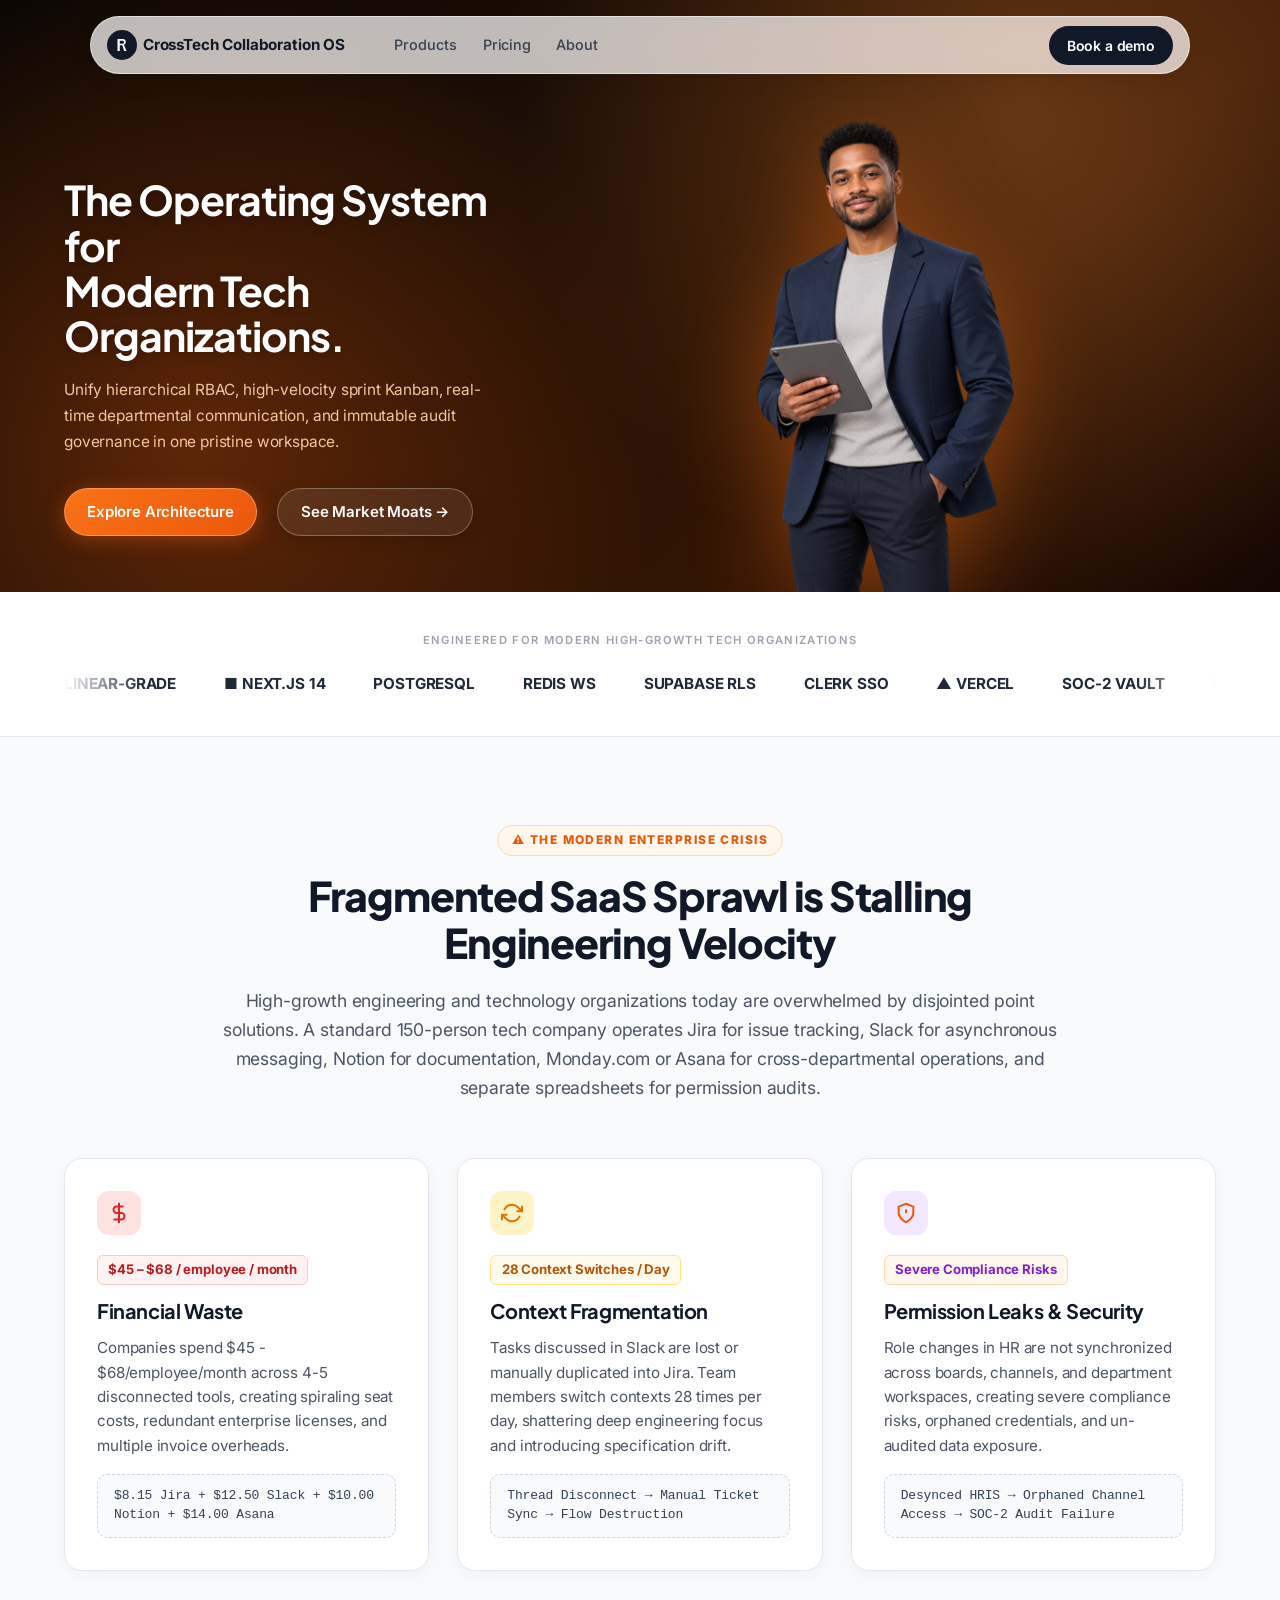
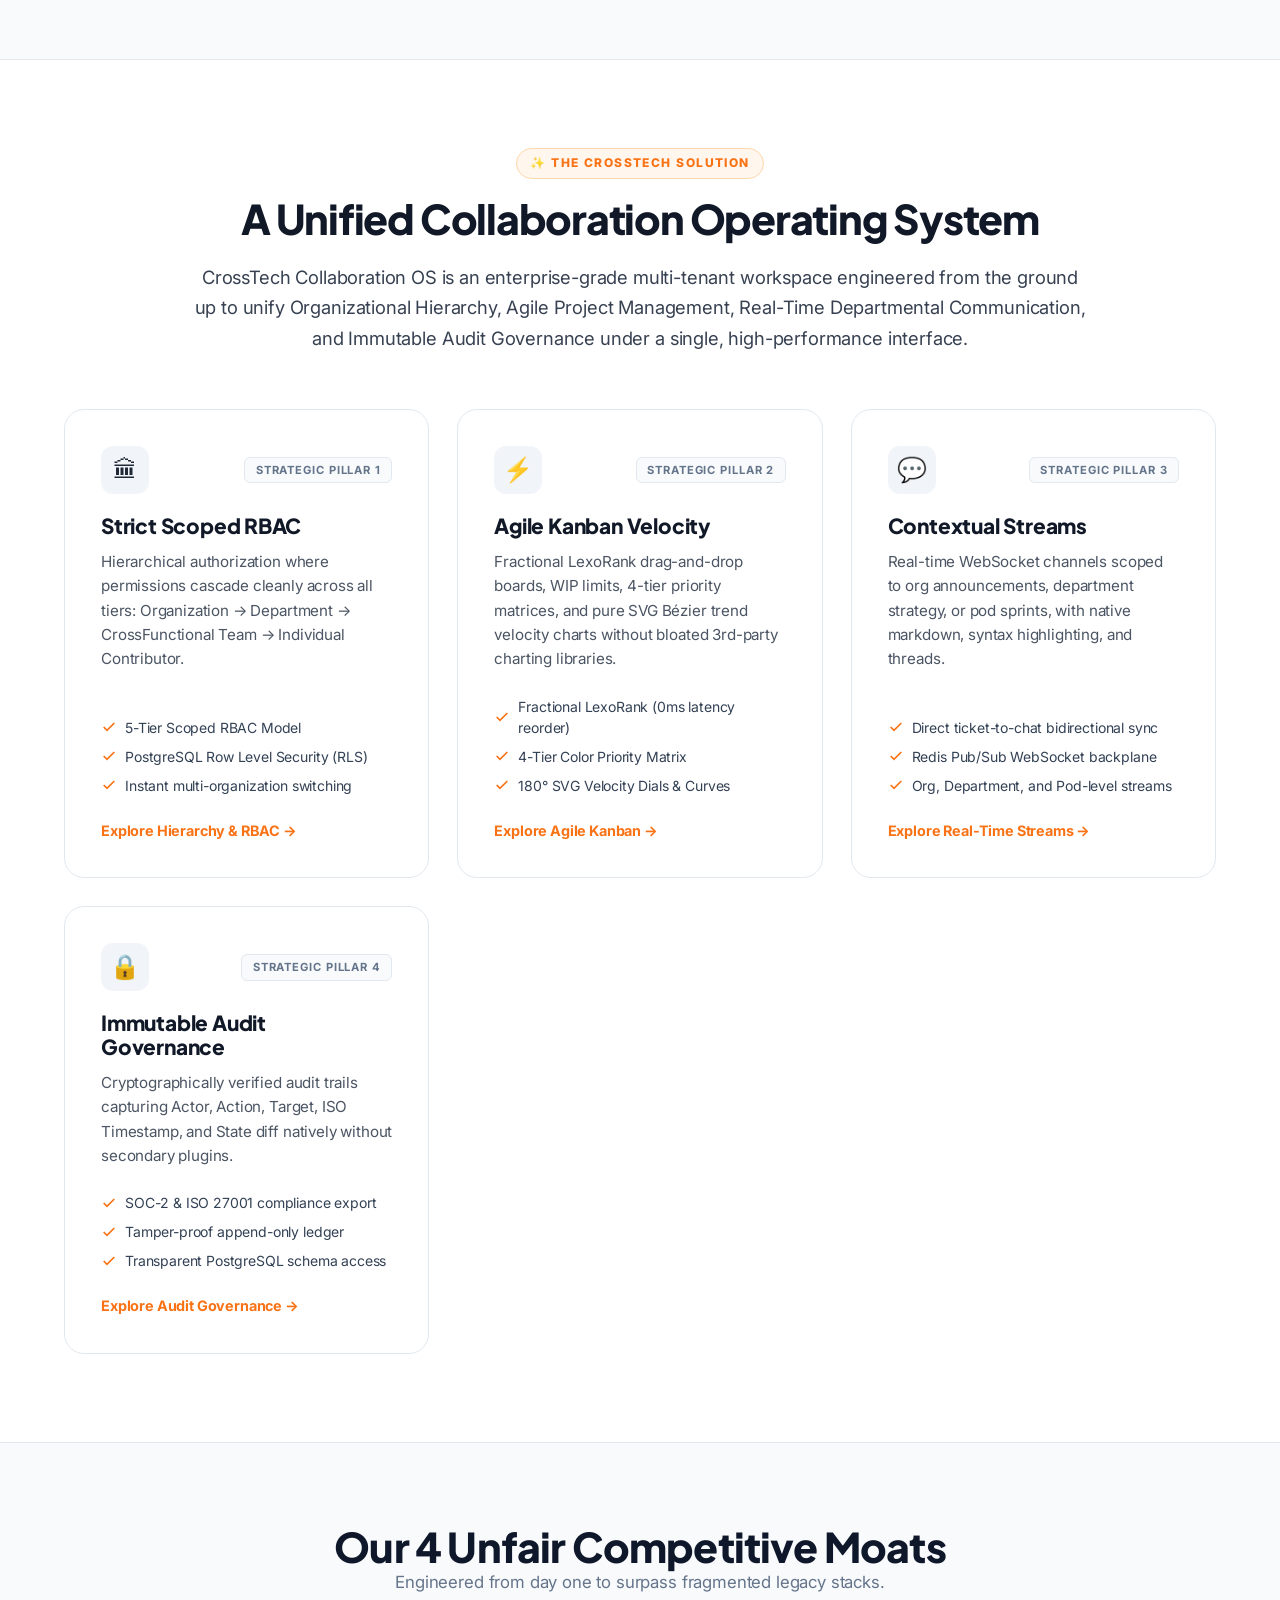
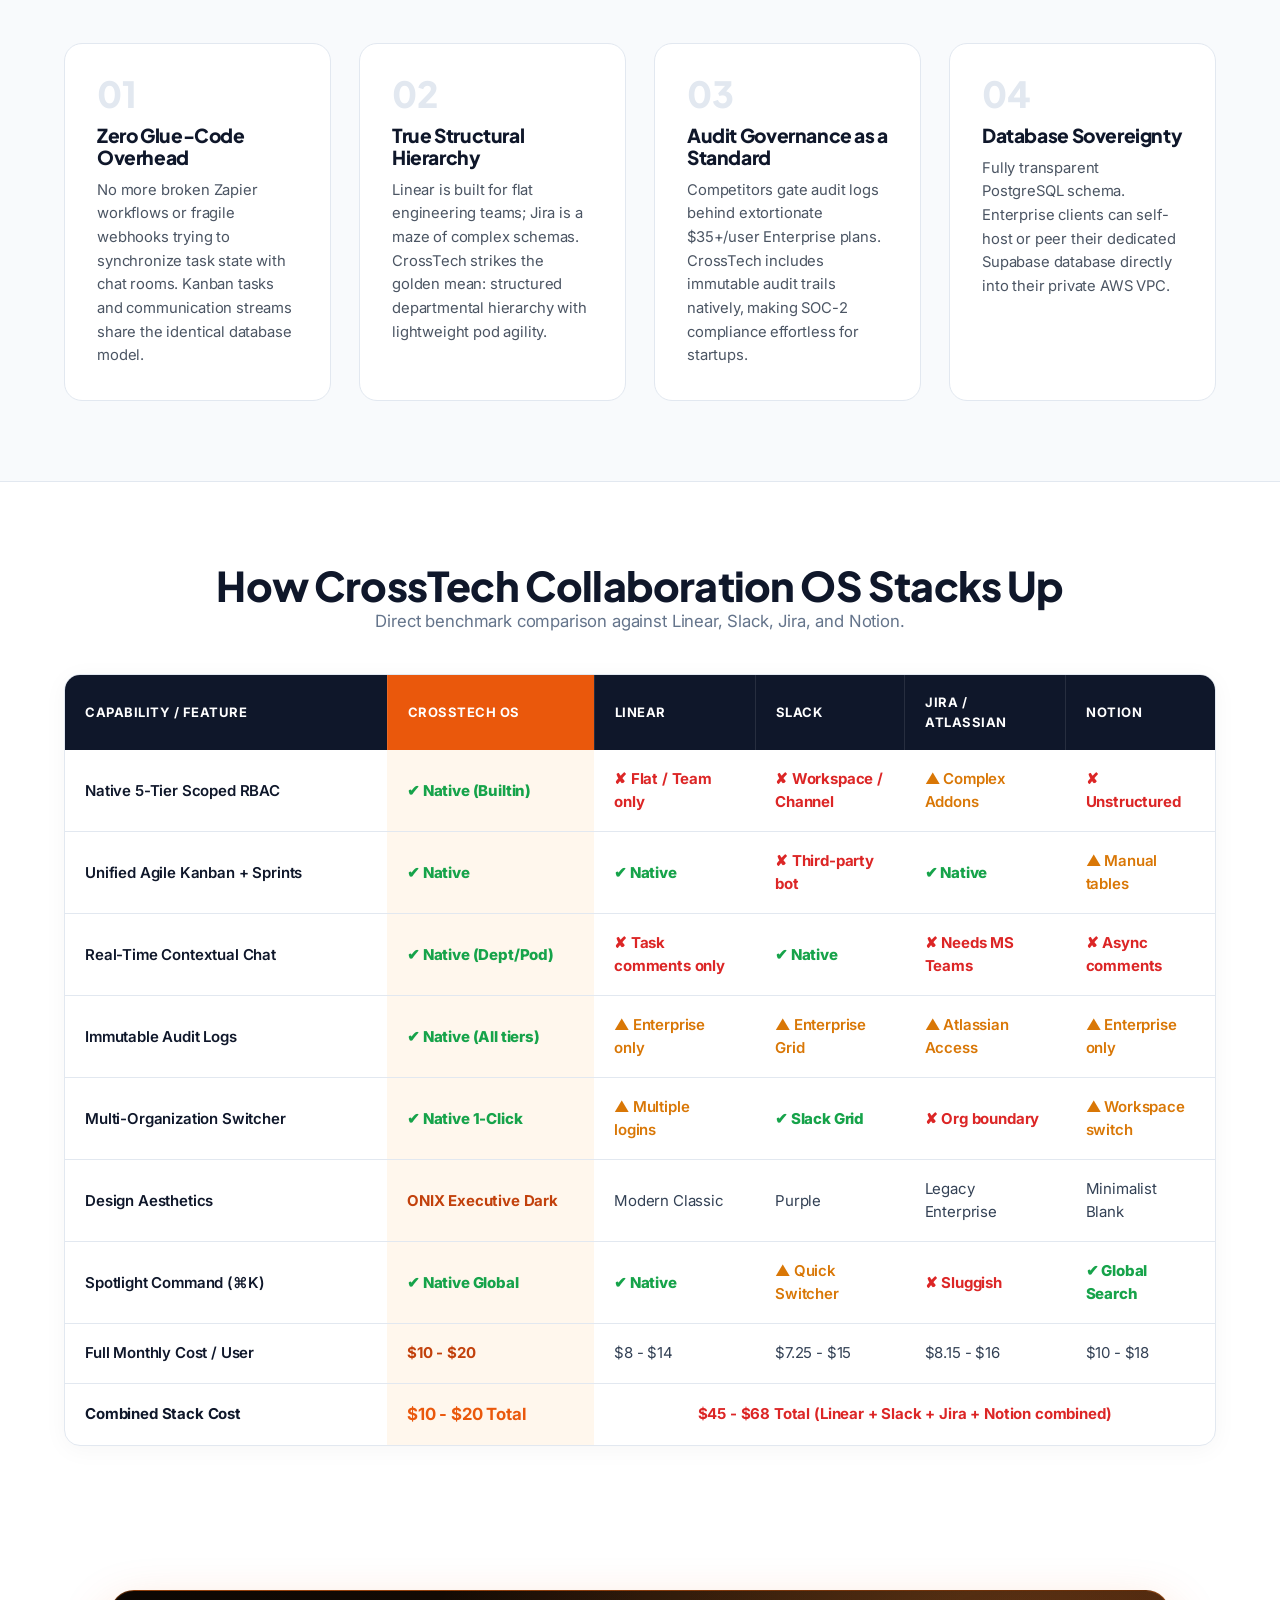
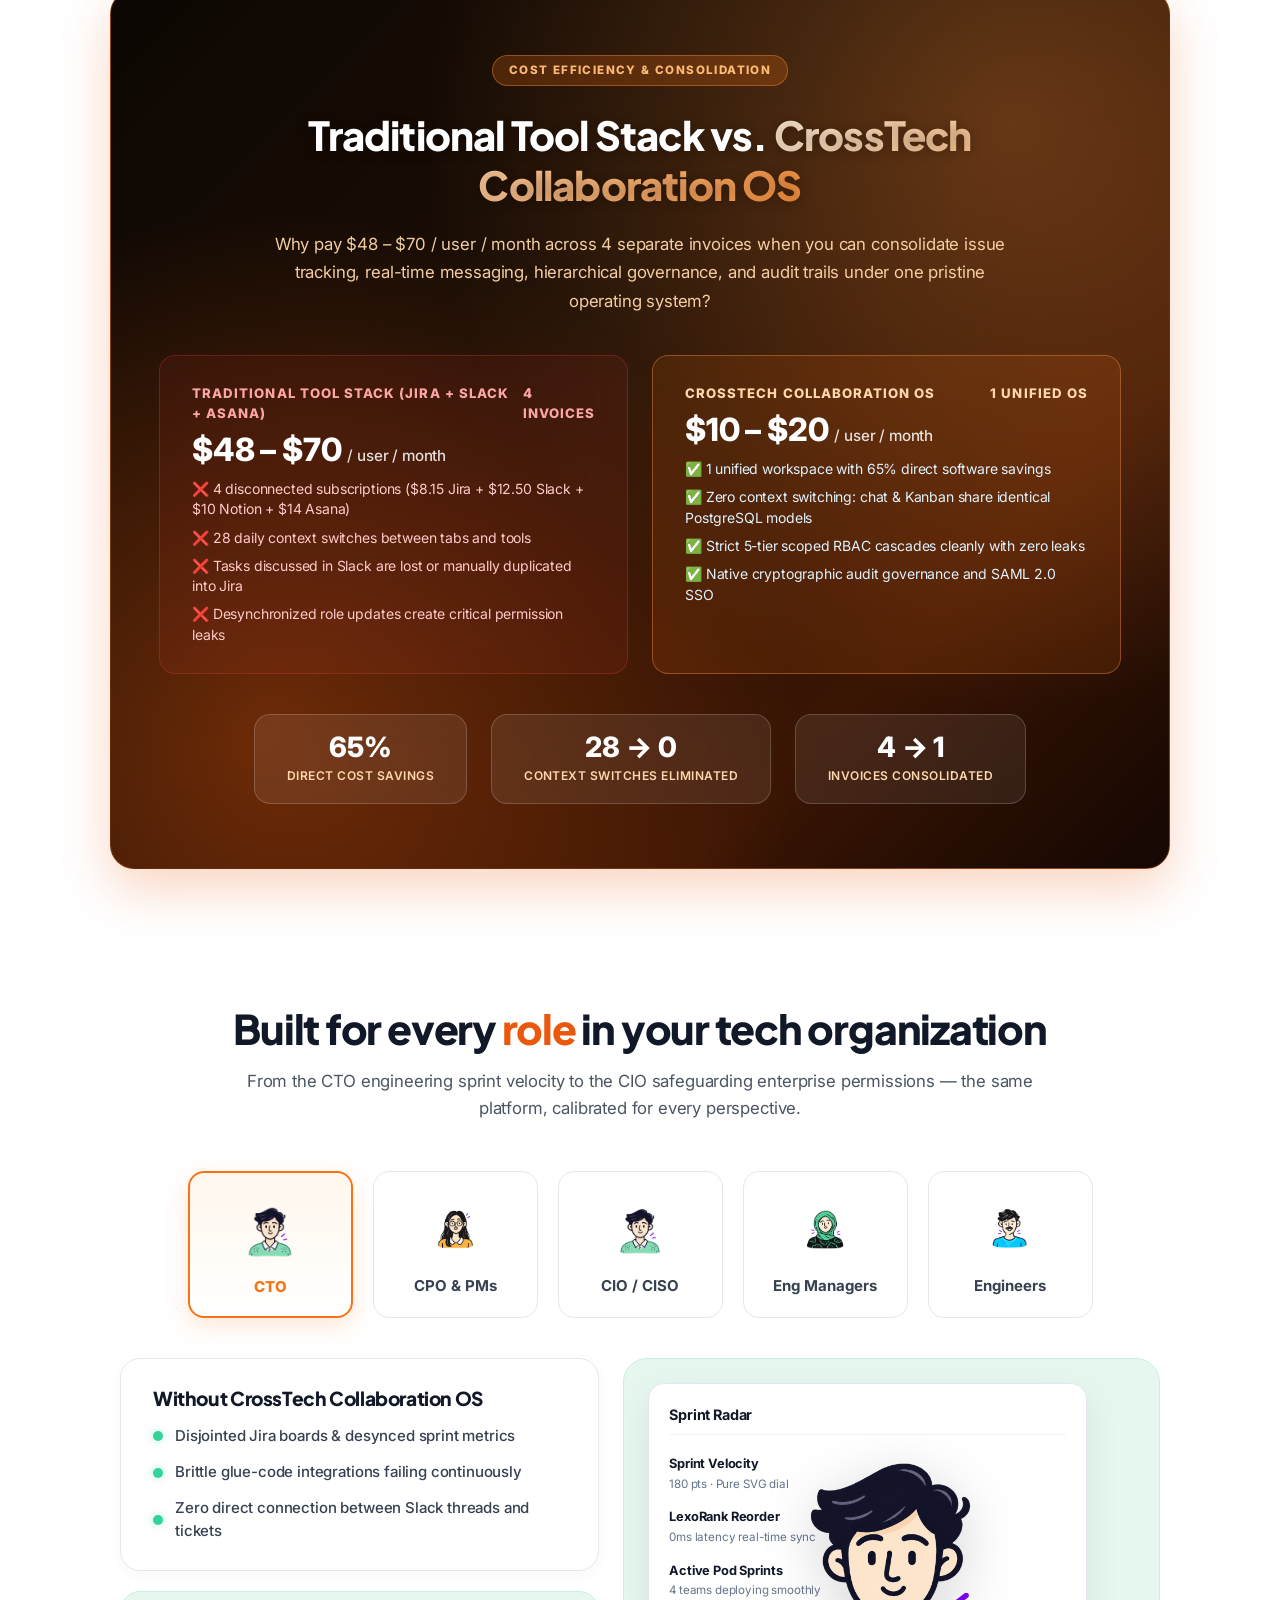
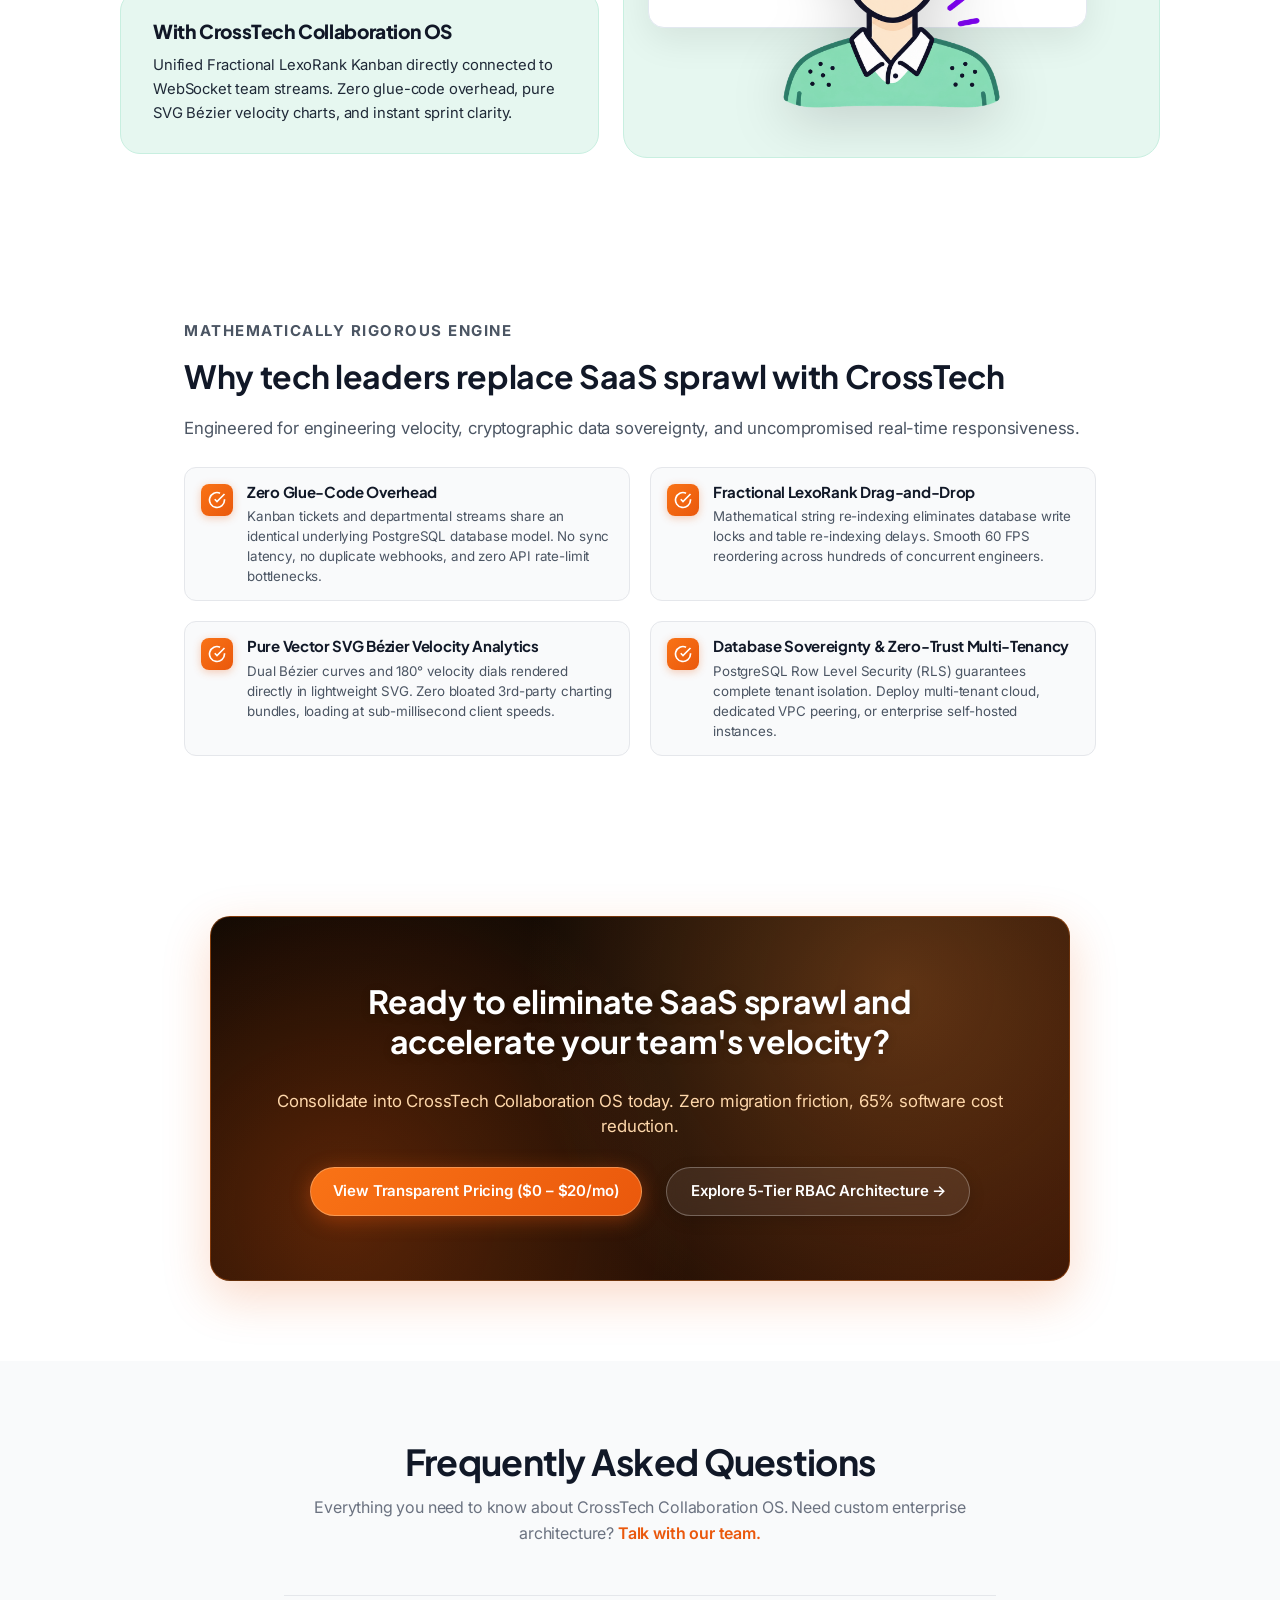
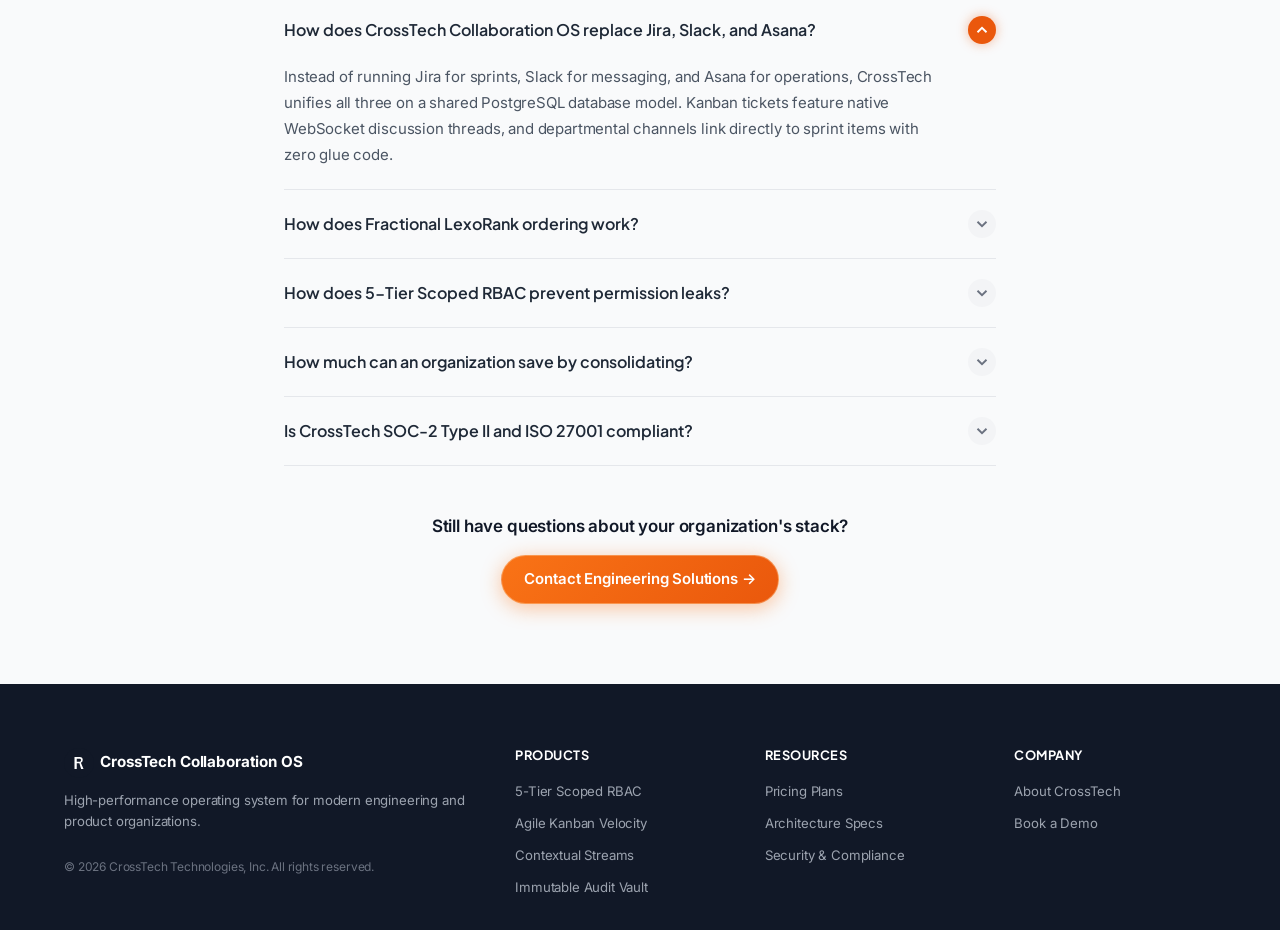
==== commit 37ee647a: "Standardize hero sections, unify navbar/footer, rewrite about page, and clean up obsolete modules" ====
--- a/index.html
+++ b/index.html
@@ -1,24 +1,25 @@
-<!DOCTYPE html>
+﻿<!DOCTYPE html>
 <html lang="en">
 
 <head>
   <meta charset="UTF-8" />
   <meta name="viewport" content="width=device-width, initial-scale=1.0" />
-  <title>CrossTech Collaboration OS</title>
+  <title>CrossTech Collaboration OS — The Modern Collaboration Operating System</title>
+  <meta name="description" content="Enterprise-grade multi-tenant workspace engineered to unify Organizational Hierarchy, Agile Project Management, Real-Time Departmental Communication, and Immutable Audit Governance." />
   <link rel="preconnect" href="https://fonts.googleapis.com" />
   <link rel="preconnect" href="https://fonts.gstatic.com" crossorigin />
   <link
-    href="https://fonts.googleapis.com/css2?family=Plus+Jakarta+Sans:ital,wght@0,300;0,400;0,500;0,600;0,700;0,800;1,400&family=Inter:wght@400;500;600&display=swap"
+    href="https://fonts.googleapis.com/css2?family=Plus+Jakarta+Sans:ital,wght@0,300;0,400;0,500;0,600;0,700;0,800;1,400&family=Inter:wght@400;500;600;700&display=swap"
     rel="stylesheet" />
   <link rel="stylesheet" href="styles.css" />
 </head>
 
 <body>
 
-  <!-- NAV -->
+      <!-- NAV -->
   <header class="nav-wrapper" id="navbar">
     <nav class="nav-inner container">
-      <a href="index.html" class="nav-logo" aria-label="EmployeeOS Home">
+      <a href="index.html" class="nav-logo" aria-label="CrossTech Collaboration OS Home">
         <span class="logo-mark">
           <svg width="18" height="18" viewBox="0 0 24 24" fill="none" aria-hidden="true">
             <path
@@ -29,114 +30,46 @@
         <span class="logo-text">CrossTech Collaboration OS</span>
       </a>
       <ul class="nav-links" role="list">
-
-        <!-- PRODUCTS -->
         <li class="nav-item has-dropdown">
-          <button class="nav-btn" aria-haspopup="true" aria-expanded="false">Products <span
-              class="chevron">&#8964;</span></button>
+          <button class="nav-btn" aria-haspopup="true" aria-expanded="false">Products <span class="chevron">&#8964;</span></button>
           <div class="mega-menu mega-products" role="menu">
-            <div class="mega-body">
-              <div class="mega-left">
-                <p class="mega-section-label">CORE MODULES</p>
-                <div class="mega-cols">
+            <div class="mega-body" style="grid-template-columns: 1fr; max-width: 860px;">
+              <div class="mega-left" style="padding: 1.5rem 1.5rem; border-right: none;">
+                <p class="mega-section-label">STRATEGIC PILLARS</p>
+                <div class="mega-cols" style="grid-template-columns: repeat(2, 1fr); gap: 0.75rem;">
                   <a href="product/hierarchy.html" class="mega-item" role="menuitem">
-                    <span class="mega-ico" style="background:#fdf2f8;color:#be185d">...</span>
-                    <div><strong>5-Tier Scoped RBAC</strong>
-                      <p>Clean organizational hierarchy</p>
+                    <span class="mega-ico" style="background:#fff7ed;color:#f97316">🏛</span>
+                    <div><strong>Strict Scoped RBAC</strong>
+                      <p>5-tier cascaded org hierarchy</p>
                     </div>
                   </a>
                   <a href="product/kanban.html" class="mega-item" role="menuitem">
-                    <span class="mega-ico" style="background:#fdf2f8;color:#be185d">...</span>
-                    <div><strong>Agile Kanban</strong>
-                      <p>Fractional LexoRank Ordering</p>
+                    <span class="mega-ico" style="background:#fff7ed;color:#ea580c">⚡</span>
+                    <div><strong>Agile Kanban Velocity</strong>
+                      <p>Fractional LexoRank &amp; WIP limits</p>
                     </div>
                   </a>
                   <a href="product/communication.html" class="mega-item" role="menuitem">
-                    <span class="mega-ico" style="background:#fdf2f8;color:#be185d">...</span>
-                    <div><strong>Real-Time Streams</strong>
-                      <p>Contextual team communication</p>
+                    <span class="mega-ico" style="background:#fff7ed;color:#ea580c">💬</span>
+                    <div><strong>Contextual Streams</strong>
+                      <p>Real-time scoped WebSocket chat</p>
+                    </div>
+                  </a>
+                  <a href="product/audit.html" class="mega-item" role="menuitem">
+                    <span class="mega-ico" style="background:#fff7ed;color:#ea580c">🔒</span>
+                    <div><strong>Immutable Audit Vault</strong>
+                      <p>Cryptographic compliance logs</p>
                     </div>
                   </a>
                 </div>
               </div>
-              <div class="mega-right mega-right-services">
-                <p class="mega-section-label">SOLUTIONS</p>
-                <ul>
-                  <li><a href="solutions/engineering.html">For Engineering Leaders</a></li>
-                  <li><a href="solutions/product.html">For Product Managers</a></li>
-                  <li><a href="solutions/enterprise.html">For Founders &amp; Executives</a></li>
-                </ul>
-              </div>
             </div>
           </div>
         </li>
-
-        <li class="nav-item has-dropdown">
-          <button class="nav-btn" aria-haspopup="true" aria-expanded="false">Resources <span
-              class="chevron">&#8964;</span></button>
-          <div class="mega-menu mega-resources" role="menu">
-            <div class="mega-body">
-              <div class="mega-left">
-                <p class="mega-section-label">RESOURCE LIBRARY</p>
-                <div class="mega-cols">
-                  <a href="blog.html" class="mega-item" role="menuitem">
-                    <span class="mega-ico" style="background:#eff6ff;color:#2563eb"><svg width="16" height="16"
-                        viewBox="0 0 24 24" fill="none" stroke="currentColor" stroke-width="2">
-                        <path
-                          d="M4 19.5A2.5 2.5 0 0 1 6.5 17H20M4 4.5A2.5 2.5 0 0 1 6.5 2H20v20H6.5a2.5 2.5 0 0 1-2.5-2.5V4.5z" />
-                      </svg></span>
-                    <div><strong>Blog</strong>
-                      <p>Latest global employment insights &amp; guides</p>
-                    </div>
-                  </a>
-                  <a href="ask-an-expert.html" class="mega-item" role="menuitem">
-                    <span class="mega-ico" style="background:#eff6ff;color:#2563eb"><svg width="16" height="16"
-                        viewBox="0 0 24 24" fill="none" stroke="currentColor" stroke-width="2">
-                        <path d="M21 15a2 2 0 0 1-2 2H7l-4 4V5a2 2 0 0 1 2-2h14a2 2 0 0 1 2 2z" />
-                      </svg></span>
-                    <div><strong>Ask an Expert</strong>
-                      <p>Get answers to complex global HR questions</p>
-                    </div>
-                  </a>
-                  <a href="compliance-watchtower.html" class="mega-item" role="menuitem">
-                    <span class="mega-ico" style="background:#eff6ff;color:#2563eb"><svg width="16" height="16"
-                        viewBox="0 0 24 24" fill="none" stroke="currentColor" stroke-width="2">
-                        <path d="M12 22s8-4 8-10V5l-8-3-8 3v7c0 6 8 10 8 10z" />
-                      </svg></span>
-                    <div><strong>Compliance Watchtower</strong>
-                      <p>Stay ahead of evolving global labor laws</p>
-                    </div>
-                  </a>
-                </div>
-              </div>
-              <div class="mega-right">
-                <p class="mega-section-label">FEATURED BLOG</p>
-                <a href="blog/ultimate-eor-guide.html" class="mega-case-card" role="menuitem">
-                  <div class="mega-case-img blog-post-img">
-                    <img src="images/blog/eor-guide.png" alt="Featured: EOR Guide"
-                      style="width:100%;height:100%;object-fit:cover;" />
-                  </div>
-                  <span class="mega-case-text">The Ultimate Guide to Employer of Record (EOR) hiring in 2026.</span>
-                  <span class="mega-learn-more">Read article →</span>
-                </a>
-              </div>
-            </div>
-          </div>
-        </li>
-
         <li class="nav-item"><a href="pricing.html" class="nav-link">Pricing</a></li>
+        <li class="nav-item"><a href="about.html" class="nav-link">About</a></li>
       </ul>
       <div class="nav-actions">
-        <div class="nav-lang">
-          <svg width="16" height="16" viewBox="0 0 24 24" fill="none" stroke="currentColor" stroke-width="2"
-            aria-hidden="true">
-            <circle cx="12" cy="12" r="10" />
-            <path
-              d="M2 12h20M12 2a15.3 15.3 0 0 1 4 10 15.3 15.3 0 0 1-4 10 15.3 15.3 0 0 1-4-10 15.3 15.3 0 0 1 4-10z" />
-          </svg>
-          <span>EN</span>
-          <span class="chevron">&#8964;</span>
-        </div>
         <a href="#demo" class="btn-nav-demo">Book a demo</a>
       </div>
       <button class="nav-mobile-toggle" aria-label="Open menu" aria-expanded="false">
@@ -145,176 +78,479 @@
     </nav>
   </header>
 
-  <!-- HERO -->
+    <!-- HERO -->
   <section class="hero" id="hero">
     <div class="hero-inner container">
       <div class="hero-content">
-        <h1>The Operating System for<br>Modern Tech Organizations.</h1>
-        <p class="hero-sub">Unify hierarchical RBAC, high-velocity sprint Kanban, and real-time team streams in one pristine workspace.</p>
-        <div class="hero-ctas">
-          <a href="#demo" class="btn btn-demo">Start Free 14-Day Trial</a>
-          <a href="#sandbox" class="btn" style="background:transparent; border:1px solid rgba(255,255,255,0.3); color:white; margin-left:12px;">Watch 2-Min Demo</a>
+        <h1 style="font-size:clamp(2rem, 3.2vw, 2.85rem); margin-top:0;">The Operating System for<br>Modern Tech Organizations.</h1>
+        <p class="hero-sub" style="max-width:440px;">Unify hierarchical RBAC, high-velocity sprint Kanban, real-time departmental communication, and immutable audit governance in one pristine workspace.</p>
+        <div class="hero-ctas" style="margin-top:1.5rem;">
+          <a href="#crisis" class="btn btn-demo">Explore Architecture</a>
+          <a href="#moats" class="btn-secondary-glass">See Market Moats →</a>
         </div>
       </div>
       <div class="hero-visual" aria-hidden="true">
-        <img src="images/indexHero.png" alt="EmployeeOS Global Employment" class="hero-img" />
+        <img src="images/crosstechindex.png" alt="CrossTech Collaboration OS Workspace" class="hero-img" style="max-height:480px; object-fit:contain; filter:drop-shadow(0 20px 45px rgba(249, 115, 22, 0.4));" />
       </div>
     </div>
   </section>
 
   <!-- LOGO BAR -->
-  <section class="logo-bar" aria-label="Trusted by global companies">
+  <section class="logo-bar" aria-label="Engineered for high-growth tech teams">
     <div class="container">
-      <p class="logo-bar-label">GLOBAL COMPANIES GROW WITH EMPLOYEEOS</p>
+      <p class="logo-bar-label">ENGINEERED FOR MODERN HIGH-GROWTH TECH ORGANIZATIONS</p>
       <div class="logo-track-wrap">
         <div class="logo-track">
-          <span class="plogo">MIZUHO</span>
-          <span class="plogo">&#9632; Lovable</span>
-          <span class="plogo">box</span>
-          <span class="plogo">miro</span>
-          <span class="plogo">KFC</span>
-          <span class="plogo">&#9733; Heineken</span>
-          <span class="plogo">BYD</span>
-          <span class="plogo">&#9650; Vercel</span>
-          <span class="plogo">ANTHROPIC</span>
-          <span class="plogo">WORKDAY</span>
-          <span class="plogo">STRIPE</span>
-          <span class="plogo">NOTION</span>
-          <!-- duplicate for seamless loop -->
-          <span class="plogo">MIZUHO</span>
-          <span class="plogo">&#9632; Lovable</span>
-          <span class="plogo">box</span>
-          <span class="plogo">miro</span>
-          <span class="plogo">KFC</span>
-          <span class="plogo">&#9733; Heineken</span>
-          <span class="plogo">BYD</span>
-          <span class="plogo">&#9650; Vercel</span>
-          <span class="plogo">ANTHROPIC</span>
-          <span class="plogo">WORKDAY</span>
-          <span class="plogo">STRIPE</span>
-          <span class="plogo">NOTION</span>
-        </div>
-      </div>
-    </div>
-  </section>
-
-  <!-- BUILT FOR EVERY ROLE SECTION -->
+          <span class="plogo">LINEAR-GRADE</span>
+          <span class="plogo">&#9632; NEXT.JS 14</span>
+          <span class="plogo">POSTGRESQL</span>
+          <span class="plogo">REDIS WS</span>
+          <span class="plogo">SUPABASE RLS</span>
+          <span class="plogo">CLERK SSO</span>
+          <span class="plogo">&#9650; VERCEL</span>
+          <span class="plogo">SOC-2 VAULT</span>
+          <!-- duplicate loop -->
+          <span class="plogo">LINEAR-GRADE</span>
+          <span class="plogo">&#9632; NEXT.JS 14</span>
+          <span class="plogo">POSTGRESQL</span>
+          <span class="plogo">REDIS WS</span>
+          <span class="plogo">SUPABASE RLS</span>
+          <span class="plogo">CLERK SSO</span>
+          <span class="plogo">&#9650; VERCEL</span>
+          <span class="plogo">SOC-2 VAULT</span>
+        </div>
+      </div>
+    </div>
+  </section>
+
+  <!-- SECTION 1: THE MODERN ENTERPRISE CRISIS -->
+  <section class="crisis-section section" id="crisis">
+    <div class="container">
+      <div class="crisis-header">
+        <span class="crisis-badge">⚠️ The Modern Enterprise Crisis</span>
+        <h2>Fragmented SaaS Sprawl is Stalling Engineering Velocity</h2>
+        <p>High-growth engineering and technology organizations today are overwhelmed by disjointed point solutions. A standard 150-person tech company operates Jira for issue tracking, Slack for asynchronous messaging, Notion for documentation, Monday.com or Asana for cross-departmental operations, and separate spreadsheets for permission audits.</p>
+      </div>
+
+      <div class="chaos-cards-grid">
+        <!-- Card 1 -->
+        <article class="chaos-card financial">
+          <div class="chaos-card-icon">
+            <svg width="22" height="22" viewBox="0 0 24 24" fill="none" stroke="currentColor" stroke-width="2.2"><line x1="12" y1="1" x2="12" y2="23"/><path d="M17 5H9.5a3.5 3.5 0 0 0 0 7h5a3.5 3.5 0 0 1 0 7H6"/></svg>
+          </div>
+          <span class="chaos-card-stat">$45 – $68 / employee / month</span>
+          <h3>Financial Waste</h3>
+          <p>Companies spend $45 - $68/employee/month across 4-5 disconnected tools, creating spiraling seat costs, redundant enterprise licenses, and multiple invoice overheads.</p>
+          <div class="chaos-formula">
+            $8.15 Jira + $12.50 Slack + $10.00 Notion + $14.00 Asana
+          </div>
+        </article>
+
+        <!-- Card 2 -->
+        <article class="chaos-card fragmentation">
+          <div class="chaos-card-icon">
+            <svg width="22" height="22" viewBox="0 0 24 24" fill="none" stroke="currentColor" stroke-width="2.2"><polyline points="23 4 23 10 17 10"/><polyline points="1 20 1 14 7 14"/><path d="M3.51 9a9 9 0 0 1 14.85-3.36L23 10M1 14l4.64 4.36A9 9 0 0 0 20.49 15"/></svg>
+          </div>
+          <span class="chaos-card-stat">28 Context Switches / Day</span>
+          <h3>Context Fragmentation</h3>
+          <p>Tasks discussed in Slack are lost or manually duplicated into Jira. Team members switch contexts 28 times per day, shattering deep engineering focus and introducing specification drift.</p>
+          <div class="chaos-formula">
+            Thread Disconnect → Manual Ticket Sync → Flow Destruction
+          </div>
+        </article>
+
+        <!-- Card 3 -->
+        <article class="chaos-card security">
+          <div class="chaos-card-icon">
+            <svg width="22" height="22" viewBox="0 0 24 24" fill="none" stroke="currentColor" stroke-width="2.2"><path d="M12 22s8-4 8-10V5l-8-3-8 3v7c0 6 8 10 8 10z"/><line x1="12" y1="8" x2="12" y2="12"/><line x1="12" y1="16" x2="12.01" y2="16"/></svg>
+          </div>
+          <span class="chaos-card-stat">Severe Compliance Risks</span>
+          <h3>Permission Leaks &amp; Security</h3>
+          <p>Role changes in HR are not synchronized across boards, channels, and department workspaces, creating severe compliance risks, orphaned credentials, and un-audited data exposure.</p>
+          <div class="chaos-formula">
+            Desynced HRIS → Orphaned Channel Access → SOC-2 Audit Failure
+          </div>
+        </article>
+      </div>
+    </div>
+  </section>
+
+  <!-- SECTION 2: THE CROSSTECH SOLUTION & STRATEGIC PILLARS -->
+  <section class="solution-section section" id="solution">
+    <div class="container">
+      <div class="solution-header">
+        <span class="solution-badge">✨ The CrossTech Solution</span>
+        <h2>A Unified Collaboration Operating System</h2>
+        <p class="lead">CrossTech Collaboration OS is an enterprise-grade multi-tenant workspace engineered from the ground up to unify Organizational Hierarchy, Agile Project Management, Real-Time Departmental Communication, and Immutable Audit Governance under a single, high-performance interface.</p>
+      </div>
+
+      <div class="pillars-grid">
+        <!-- Pillar 1 -->
+        <article class="pillar-card">
+          <div class="pillar-header-row">
+            <div class="pillar-icon-box">🏛</div>
+            <span class="pillar-tag">STRATEGIC PILLAR 1</span>
+          </div>
+          <h3>Strict Scoped RBAC</h3>
+          <p>Hierarchical authorization where permissions cascade cleanly across all tiers: Organization → Department → CrossFunctional Team → Individual Contributor.</p>
+          <ul class="pillar-feature-list">
+            <li><svg width="16" height="16" viewBox="0 0 24 24" fill="none" stroke="currentColor" stroke-width="2.5"><polyline points="20 6 9 17 4 12"/></svg> 5-Tier Scoped RBAC Model</li>
+            <li><svg width="16" height="16" viewBox="0 0 24 24" fill="none" stroke="currentColor" stroke-width="2.5"><polyline points="20 6 9 17 4 12"/></svg> PostgreSQL Row Level Security (RLS)</li>
+            <li><svg width="16" height="16" viewBox="0 0 24 24" fill="none" stroke="currentColor" stroke-width="2.5"><polyline points="20 6 9 17 4 12"/></svg> Instant multi-organization switching</li>
+          </ul>
+          <a href="product/hierarchy.html" class="pillar-link">Explore Hierarchy &amp; RBAC →</a>
+        </article>
+
+        <!-- Pillar 2 -->
+        <article class="pillar-card">
+          <div class="pillar-header-row">
+            <div class="pillar-icon-box">⚡</div>
+            <span class="pillar-tag">STRATEGIC PILLAR 2</span>
+          </div>
+          <h3>Agile Kanban Velocity</h3>
+          <p>Fractional LexoRank drag-and-drop boards, WIP limits, 4-tier priority matrices, and pure SVG Bézier trend velocity charts without bloated 3rd-party charting libraries.</p>
+          <ul class="pillar-feature-list">
+            <li><svg width="16" height="16" viewBox="0 0 24 24" fill="none" stroke="currentColor" stroke-width="2.5"><polyline points="20 6 9 17 4 12"/></svg> Fractional LexoRank (0ms latency reorder)</li>
+            <li><svg width="16" height="16" viewBox="0 0 24 24" fill="none" stroke="currentColor" stroke-width="2.5"><polyline points="20 6 9 17 4 12"/></svg> 4-Tier Color Priority Matrix</li>
+            <li><svg width="16" height="16" viewBox="0 0 24 24" fill="none" stroke="currentColor" stroke-width="2.5"><polyline points="20 6 9 17 4 12"/></svg> 180° SVG Velocity Dials &amp; Curves</li>
+          </ul>
+          <a href="product/kanban.html" class="pillar-link">Explore Agile Kanban →</a>
+        </article>
+
+        <!-- Pillar 3 -->
+        <article class="pillar-card">
+          <div class="pillar-header-row">
+            <div class="pillar-icon-box">💬</div>
+            <span class="pillar-tag">STRATEGIC PILLAR 3</span>
+          </div>
+          <h3>Contextual Streams</h3>
+          <p>Real-time WebSocket channels scoped to org announcements, department strategy, or pod sprints, with native markdown, syntax highlighting, and threads.</p>
+          <ul class="pillar-feature-list">
+            <li><svg width="16" height="16" viewBox="0 0 24 24" fill="none" stroke="currentColor" stroke-width="2.5"><polyline points="20 6 9 17 4 12"/></svg> Direct ticket-to-chat bidirectional sync</li>
+            <li><svg width="16" height="16" viewBox="0 0 24 24" fill="none" stroke="currentColor" stroke-width="2.5"><polyline points="20 6 9 17 4 12"/></svg> Redis Pub/Sub WebSocket backplane</li>
+            <li><svg width="16" height="16" viewBox="0 0 24 24" fill="none" stroke="currentColor" stroke-width="2.5"><polyline points="20 6 9 17 4 12"/></svg> Org, Department, and Pod-level streams</li>
+          </ul>
+          <a href="product/communication.html" class="pillar-link">Explore Real-Time Streams →</a>
+        </article>
+
+        <!-- Pillar 4 -->
+        <article class="pillar-card">
+          <div class="pillar-header-row">
+            <div class="pillar-icon-box">🔒</div>
+            <span class="pillar-tag">STRATEGIC PILLAR 4</span>
+          </div>
+          <h3>Immutable Audit Governance</h3>
+          <p>Cryptographically verified audit trails capturing Actor, Action, Target, ISO Timestamp, and State diff natively without secondary plugins.</p>
+          <ul class="pillar-feature-list">
+            <li><svg width="16" height="16" viewBox="0 0 24 24" fill="none" stroke="currentColor" stroke-width="2.5"><polyline points="20 6 9 17 4 12"/></svg> SOC-2 &amp; ISO 27001 compliance export</li>
+            <li><svg width="16" height="16" viewBox="0 0 24 24" fill="none" stroke="currentColor" stroke-width="2.5"><polyline points="20 6 9 17 4 12"/></svg> Tamper-proof append-only ledger</li>
+            <li><svg width="16" height="16" viewBox="0 0 24 24" fill="none" stroke="currentColor" stroke-width="2.5"><polyline points="20 6 9 17 4 12"/></svg> Transparent PostgreSQL schema access</li>
+          </ul>
+          <a href="product/audit.html" class="pillar-link">Explore Audit Governance →</a>
+        </article>
+      </div>
+    </div>
+  </section>
+
+  <!-- SECTION 3: 4 UNFAIR COMPETITIVE MOATS -->
+  <section class="section" id="moats" style="background:#f8fafc; padding: 5rem 0; border-top:1px solid #e2e8f0; border-bottom:1px solid #e2e8f0;">
+    <div class="container">
+      <div style="text-align:center; max-width:820px; margin:0 auto 3rem;">
+        <h2 style="font-size: clamp(2rem, 3.2vw, 2.75rem); font-weight:800; color:#0f172a; margin-top:0;">Our 4 Unfair Competitive Moats</h2>
+        <p style="color:#64748b; font-size:1.05rem;">Engineered from day one to surpass fragmented legacy stacks.</p>
+      </div>
+
+      <div class="moats-grid">
+        <div class="moat-card">
+          <div class="moat-number">01</div>
+          <h3>Zero Glue-Code Overhead</h3>
+          <p>No more broken Zapier workflows or fragile webhooks trying to synchronize task state with chat rooms. Kanban tasks and communication streams share the identical database model.</p>
+        </div>
+
+        <div class="moat-card">
+          <div class="moat-number">02</div>
+          <h3>True Structural Hierarchy</h3>
+          <p>Linear is built for flat engineering teams; Jira is a maze of complex schemas. CrossTech strikes the golden mean: structured departmental hierarchy with lightweight pod agility.</p>
+        </div>
+
+        <div class="moat-card">
+          <div class="moat-number">03</div>
+          <h3>Audit Governance as a Standard</h3>
+          <p>Competitors gate audit logs behind extortionate $35+/user Enterprise plans. CrossTech includes immutable audit trails natively, making SOC-2 compliance effortless for startups.</p>
+        </div>
+
+        <div class="moat-card">
+          <div class="moat-number">04</div>
+          <h3>Database Sovereignty</h3>
+          <p>Fully transparent PostgreSQL schema. Enterprise clients can self-host or peer their dedicated Supabase database directly into their private AWS VPC.</p>
+        </div>
+      </div>
+    </div>
+  </section>
+
+  <!-- SECTION 4: COMPETITIVE FEATURE COMPARISON MATRIX -->
+  <section class="section" id="comparison-matrix" style="padding: 5rem 0;">
+    <div class="container">
+      <div style="text-align:center; max-width:860px; margin:0 auto 2.5rem;">
+        <h2 style="font-size: clamp(2rem, 3.2vw, 2.75rem); font-weight:800; color:#0f172a; margin-top:0;">How CrossTech Collaboration OS Stacks Up</h2>
+        <p style="color:#64748b; font-size:1.05rem;">Direct benchmark comparison against Linear, Slack, Jira, and Notion.</p>
+      </div>
+
+      <div class="comp-table-wrap">
+        <table class="comp-table">
+          <thead>
+            <tr>
+              <th style="width: 28%;">CAPABILITY / FEATURE</th>
+              <th style="width: 18%;" class="highlight-col">CROSSTECH OS</th>
+              <th style="width: 14%;">LINEAR</th>
+              <th style="width: 13%;">SLACK</th>
+              <th style="width: 14%;">JIRA / ATLASSIAN</th>
+              <th style="width: 13%;">NOTION</th>
+            </tr>
+          </thead>
+          <tbody>
+            <tr>
+              <td class="feat-name">Native 5-Tier Scoped RBAC</td>
+              <td class="highlight-col"><span class="comp-badge-check">✔ Native (Builtin)</span></td>
+              <td><span class="comp-badge-cross">✘ Flat / Team only</span></td>
+              <td><span class="comp-badge-cross">✘ Workspace / Channel</span></td>
+              <td><span class="comp-badge-partial">▲ Complex Addons</span></td>
+              <td><span class="comp-badge-cross">✘ Unstructured</span></td>
+            </tr>
+            <tr>
+              <td class="feat-name">Unified Agile Kanban + Sprints</td>
+              <td class="highlight-col"><span class="comp-badge-check">✔ Native</span></td>
+              <td><span class="comp-badge-check">✔ Native</span></td>
+              <td><span class="comp-badge-cross">✘ Third-party bot</span></td>
+              <td><span class="comp-badge-check">✔ Native</span></td>
+              <td><span class="comp-badge-partial">▲ Manual tables</span></td>
+            </tr>
+            <tr>
+              <td class="feat-name">Real-Time Contextual Chat</td>
+              <td class="highlight-col"><span class="comp-badge-check">✔ Native (Dept/Pod)</span></td>
+              <td><span class="comp-badge-cross">✘ Task comments only</span></td>
+              <td><span class="comp-badge-check">✔ Native</span></td>
+              <td><span class="comp-badge-cross">✘ Needs MS Teams</span></td>
+              <td><span class="comp-badge-cross">✘ Async comments</span></td>
+            </tr>
+            <tr>
+              <td class="feat-name">Immutable Audit Logs</td>
+              <td class="highlight-col"><span class="comp-badge-check">✔ Native (All tiers)</span></td>
+              <td><span class="comp-badge-partial">▲ Enterprise only</span></td>
+              <td><span class="comp-badge-partial">▲ Enterprise Grid</span></td>
+              <td><span class="comp-badge-partial">▲ Atlassian Access</span></td>
+              <td><span class="comp-badge-partial">▲ Enterprise only</span></td>
+            </tr>
+            <tr>
+              <td class="feat-name">Multi-Organization Switcher</td>
+              <td class="highlight-col"><span class="comp-badge-check">✔ Native 1-Click</span></td>
+              <td><span class="comp-badge-partial">▲ Multiple logins</span></td>
+              <td><span class="comp-badge-check">✔ Slack Grid</span></td>
+              <td><span class="comp-badge-cross">✘ Org boundary</span></td>
+              <td><span class="comp-badge-partial">▲ Workspace switch</span></td>
+            </tr>
+            <tr>
+              <td class="feat-name">Design Aesthetics</td>
+              <td class="highlight-col"><strong>ONIX Executive Dark</strong></td>
+              <td>Modern Classic</td>
+              <td>Purple</td>
+              <td>Legacy Enterprise</td>
+              <td>Minimalist Blank</td>
+            </tr>
+            <tr>
+              <td class="feat-name">Spotlight Command (⌘K)</td>
+              <td class="highlight-col"><span class="comp-badge-check">✔ Native Global</span></td>
+              <td><span class="comp-badge-check">✔ Native</span></td>
+              <td><span class="comp-badge-partial">▲ Quick Switcher</span></td>
+              <td><span class="comp-badge-cross">✘ Sluggish</span></td>
+              <td><span class="comp-badge-check">✔ Global Search</span></td>
+            </tr>
+            <tr>
+              <td class="feat-name">Full Monthly Cost / User</td>
+              <td class="highlight-col"><strong>$10 - $20</strong></td>
+              <td>$8 - $14</td>
+              <td>$7.25 - $15</td>
+              <td>$8.15 - $16</td>
+              <td>$10 - $18</td>
+            </tr>
+            <tr>
+              <td class="feat-name"><strong>Combined Stack Cost</strong></td>
+              <td class="highlight-col"><strong style="color:#ea580c; font-size:1.05rem;">$10 - $20 Total</strong></td>
+              <td colspan="4" style="text-align:center; font-weight:700; color:#dc2626;">
+                $45 - $68 Total (Linear + Slack + Jira + Notion combined)
+              </td>
+            </tr>
+          </tbody>
+        </table>
+      </div>
+    </div>
+  </section>
+
+  <!-- SECTION 5: COST EFFICIENCY BANNER -->
+  <section class="hr-timeback-section section" id="comparison">
+    <div class="container">
+      <div class="hr-timeback-card">
+        <div class="hr-timeback-badge">COST EFFICIENCY &amp; CONSOLIDATION</div>
+        <h2>Traditional Tool Stack vs. <span>CrossTech Collaboration OS</span></h2>
+        <p>Why pay $48 – $70 / user / month across 4 separate invoices when you can consolidate issue tracking, real-time messaging, hierarchical governance, and audit trails under one pristine operating system?</p>
+        
+        <div class="comparison-grid-2col">
+          <!-- Traditional Stack -->
+          <div class="comp-box traditional">
+            <div class="comp-title">
+              <span>Traditional Tool Stack (Jira + Slack + Asana)</span>
+              <span>4 INVOICES</span>
+            </div>
+            <div class="comp-price">$48 – $70 <span>/ user / month</span></div>
+            <ul class="comp-bullets">
+              <li>❌ 4 disconnected subscriptions ($8.15 Jira + $12.50 Slack + $10 Notion + $14 Asana)</li>
+              <li>❌ 28 daily context switches between tabs and tools</li>
+              <li>❌ Tasks discussed in Slack are lost or manually duplicated into Jira</li>
+              <li>❌ Desynchronized role updates create critical permission leaks</li>
+            </ul>
+          </div>
+
+          <!-- CrossTech Solution -->
+          <div class="comp-box crosstech">
+            <div class="comp-title">
+              <span>CrossTech Collaboration OS</span>
+              <span>1 UNIFIED OS</span>
+            </div>
+            <div class="comp-price">$10 – $20 <span>/ user / month</span></div>
+            <ul class="comp-bullets">
+              <li>✅ 1 unified workspace with 65% direct software savings</li>
+              <li>✅ Zero context switching: chat &amp; Kanban share identical PostgreSQL models</li>
+              <li>✅ Strict 5-tier scoped RBAC cascades cleanly with zero leaks</li>
+              <li>✅ Native cryptographic audit governance and SAML 2.0 SSO</li>
+            </ul>
+          </div>
+        </div>
+
+        <div class="hr-timeback-stats" style="margin-top:2.5rem;">
+          <div class="hr-stat-pill">
+            <strong>65%</strong>
+            <span>Direct Cost Savings</span>
+          </div>
+          <div class="hr-stat-pill">
+            <strong>28 → 0</strong>
+            <span>Context Switches Eliminated</span>
+          </div>
+          <div class="hr-stat-pill">
+            <strong>4 → 1</strong>
+            <span>Invoices Consolidated</span>
+          </div>
+        </div>
+      </div>
+    </div>
+  </section>
+
+  <!-- SECTION 6: BUILT FOR EVERY ROLE IN YOUR ORGANIZATION -->
   <section class="roles-section section" id="roles">
     <div class="container roles-inner">
       <div class="roles-header">
-        <h2>Built for every <span class="purple-highlight">role</span> in your company</h2>
-        <p class="roles-sub">From the CIO signing off on security to the new hire checking their first payslip — the same platform, different value for everyone.</p>
+        <h2>Built for every <span class="purple-highlight">role</span> in your tech organization</h2>
+        <p class="roles-sub">From the CTO engineering sprint velocity to the CIO safeguarding enterprise permissions — the same platform, calibrated for every perspective.</p>
       </div>
 
       <div class="role-tabs-grid" role="tablist" aria-label="Company Roles">
-        
-        <!-- CIO (Default Active) -->
-        <button class="role-tab active" data-role="cio" role="tab" aria-selected="true" onclick="switchRoleTab('cio')">
+        <button class="role-tab active" data-role="cto" role="tab" aria-selected="true" onclick="switchRoleTab('cto')">
           <div class="role-avatar-card">
             <div class="role-avatar-img cio-avatar">
-              <img src="images/CIO.png" alt="CIO" class="role-icon-img" />
-            </div>
-            <span class="role-label">CIO</span>
+              <img src="images/CIO.png" alt="CTO" class="role-icon-img" />
+            </div>
+            <span class="role-label">CTO</span>
           </div>
         </button>
 
-        <!-- CHRO -->
-        <button class="role-tab" data-role="chro" role="tab" aria-selected="false" onclick="switchRoleTab('chro')">
+        <button class="role-tab" data-role="cpo" role="tab" aria-selected="false" onclick="switchRoleTab('cpo')">
           <div class="role-avatar-card">
             <div class="role-avatar-img chro-avatar">
-              <img src="images/CIRO.png" alt="CHRO" class="role-icon-img" />
-            </div>
-            <span class="role-label">CHRO</span>
+              <img src="images/CIRO.png" alt="CPO" class="role-icon-img" />
+            </div>
+            <span class="role-label">CPO &amp; PMs</span>
           </div>
         </button>
 
-        <!-- Payroll Admin -->
-        <button class="role-tab" data-role="payroll" role="tab" aria-selected="false" onclick="switchRoleTab('payroll')">
+        <button class="role-tab" data-role="cio" role="tab" aria-selected="false" onclick="switchRoleTab('cio')">
           <div class="role-avatar-card">
             <div class="role-avatar-img payroll-avatar">
-              <img src="images/Payroll Manager.png" alt="Payroll Admin" class="role-icon-img" />
-            </div>
-            <span class="role-label">Payroll Admin</span>
+              <img src="images/CIO.png" alt="CIO" class="role-icon-img" />
+            </div>
+            <span class="role-label">CIO / CISO</span>
           </div>
         </button>
 
-        <!-- Managers -->
         <button class="role-tab" data-role="managers" role="tab" aria-selected="false" onclick="switchRoleTab('managers')">
           <div class="role-avatar-card">
             <div class="role-avatar-img managers-avatar">
               <img src="images/Manager.png" alt="Managers" class="role-icon-img" />
             </div>
-            <span class="role-label">Managers</span>
+            <span class="role-label">Eng Managers</span>
           </div>
         </button>
 
-        <!-- Employees -->
-        <button class="role-tab" data-role="employees" role="tab" aria-selected="false" onclick="switchRoleTab('employees')">
+        <button class="role-tab" data-role="engineers" role="tab" aria-selected="false" onclick="switchRoleTab('engineers')">
           <div class="role-avatar-card">
             <div class="role-avatar-img employees-avatar">
-              <img src="images/Employee.png" alt="Employees" class="role-icon-img" />
-            </div>
-            <span class="role-label">Employees</span>
+              <img src="images/Employee.png" alt="Engineers" class="role-icon-img" />
+            </div>
+            <span class="role-label">Engineers</span>
           </div>
         </button>
-
       </div>
 
       <!-- Dynamic Content Box for Selected Role -->
       <div class="role-details-panel" id="roleDetailsPanel">
         <div class="role-grid-container">
-          
-          <!-- Left Column: Without vs With EmployeeOS -->
+          <!-- Left Column -->
           <div class="role-left-col">
             <div class="role-without-card">
-              <h3>Without EmployeeOS</h3>
+              <h3>Without CrossTech Collaboration OS</h3>
               <ul class="role-without-list">
-                <li><span class="role-green-dot"></span> Five vendor contracts</li>
-                <li><span class="role-green-dot"></span> Five SSO setups</li>
-                <li><span class="role-green-dot"></span> Five compliance risks</li>
+                <li><span class="role-green-dot"></span> Disjointed Jira boards &amp; desynced sprint metrics</li>
+                <li><span class="role-green-dot"></span> Brittle glue-code integrations failing continuously</li>
+                <li><span class="role-green-dot"></span> Zero direct connection between Slack threads and tickets</li>
               </ul>
             </div>
             <div class="role-with-card">
-              <h3>With EmployeeOS</h3>
-              <p>One platform with SOC 2 + ISO 27001 certification, native SSO and API, and a dedicated implementation team. Go live in 2–4 weeks, not months.</p>
-            </div>
-          </div>
-
-          <!-- Right Column: Mint Green Container with Visual & Mockup -->
+              <h3>With CrossTech Collaboration OS</h3>
+              <p>Unified Fractional LexoRank Kanban directly connected to WebSocket team streams. Zero glue-code overhead, pure SVG Bézier velocity charts, and instant sprint clarity.</p>
+            </div>
+          </div>
+
+          <!-- Right Column -->
           <div class="role-visual-card">
             <div class="role-bg-mockup">
               <div class="role-mockup-header">
-                <strong>My Tasks</strong>
+                <strong>Sprint Radar</strong>
               </div>
               <div class="role-mockup-item">
-                <strong>Security &amp; Access</strong>
-                <span>There are 4 tasks to review</span>
+                <strong>Sprint Velocity</strong>
+                <span>180 pts · Pure SVG dial</span>
               </div>
               <div class="role-mockup-item">
-                <strong>SSO Integration</strong>
-                <span>Active SAML 2.0 &amp; Okta</span>
+                <strong>LexoRank Reorder</strong>
+                <span>0ms latency real-time sync</span>
               </div>
               <div class="role-mockup-item">
-                <strong>Data Governance</strong>
-                <span>ISO 27001 verified</span>
+                <strong>Active Pod Sprints</strong>
+                <span>4 teams deploying smoothly</span>
               </div>
             </div>
-            <img src="images/CIO.png" alt="Chief Information Officer" class="role-person-img" />
-          </div>
-
-        </div>
-      </div>
-    </div>
-  </section>
-
-
-  <!-- OWNED INFRASTRUCTURE (ref6) -->
+            <img src="images/CIO.png" alt="Chief Technology Officer" class="role-person-img" />
+          </div>
+        </div>
+      </div>
+    </div>
+  </section>
+
+  <!-- SECTION 7: CORE ARCHITECTURAL CAPABILITIES -->
   <section class="infra-section section" id="infrastructure">
     <div class="container infra-inner">
       <div class="infra-content">
-        <p class="section-label-purple">EMPLOYEEOS ENGINE</p>
-        <h2>What makes 33,000+ companies back EmployeeOS</h2>
-        <p class="infra-lead">Whether you're replacing spreadsheets or outgrowing your current HRMS, here's what changes on day one.</p>
+        <p class="section-label-purple">MATHEMATICALLY RIGOROUS ENGINE</p>
+        <h2>Why tech leaders replace SaaS sprawl with CrossTech</h2>
+        <p class="infra-lead">Engineered for engineering velocity, cryptographic data sovereignty, and uncompromised real-time responsiveness.</p>
 
         <div class="infra-features-list">
           <div class="infra-feature-item">
@@ -322,8 +558,8 @@
               <svg width="18" height="18" viewBox="0 0 24 24" fill="none" stroke="currentColor" stroke-width="2.2"><path d="M22 11.08V12a10 10 0 1 1-5.93-9.14"/><polyline points="22 4 12 14.01 9 11.01"/></svg>
             </div>
             <div>
-              <h3>Stop stitching together 5 tools for one employee lifecycle</h3>
-              <p>Recruitment, onboarding, payroll, attendance, PMS, expense claims, exit, alumni — all under a single login. One employee record, zero duplicate data entry.</p>
+              <h3>Zero Glue-Code Overhead</h3>
+              <p>Kanban tickets and departmental streams share an identical underlying PostgreSQL database model. No sync latency, no duplicate webhooks, and zero API rate-limit bottlenecks.</p>
             </div>
           </div>
 
@@ -332,8 +568,8 @@
               <svg width="18" height="18" viewBox="0 0 24 24" fill="none" stroke="currentColor" stroke-width="2.2"><path d="M22 11.08V12a10 10 0 1 1-5.93-9.14"/><polyline points="22 4 12 14.01 9 11.01"/></svg>
             </div>
             <div>
-              <h3>Close payroll in minutes, not days</h3>
-              <p>Auto-computed PF, ESI, PT, LWF, and TDS across all 28 states. Statutory updates applied before you even notice. One-click payroll close, direct government portal filing.</p>
+              <h3>Fractional LexoRank Drag-and-Drop</h3>
+              <p>Mathematical string re-indexing eliminates database write locks and table re-indexing delays. Smooth 60 FPS reordering across hundreds of concurrent engineers.</p>
             </div>
           </div>
 
@@ -342,8 +578,8 @@
               <svg width="18" height="18" viewBox="0 0 24 24" fill="none" stroke="currentColor" stroke-width="2.2"><path d="M22 11.08V12a10 10 0 1 1-5.93-9.14"/><polyline points="22 4 12 14.01 9 11.01"/></svg>
             </div>
             <div>
-              <h3>EmployeeOS NAVOS — the only AI HR assistant you’ll ever need</h3>
-              <p>Grant leave, pull reports, update records, approve requisitions — by typing what you need, not clicking through menus. NAVOS is execution-first and respects your roles and permissions. Included on all paid plans.</p>
+              <h3>Pure Vector SVG Bézier Velocity Analytics</h3>
+              <p>Dual Bézier curves and 180° velocity dials rendered directly in lightweight SVG. Zero bloated 3rd-party charting bundles, loading at sub-millisecond client speeds.</p>
             </div>
           </div>
 
@@ -352,260 +588,41 @@
               <svg width="18" height="18" viewBox="0 0 24 24" fill="none" stroke="currentColor" stroke-width="2.2"><path d="M22 11.08V12a10 10 0 1 1-5.93-9.14"/><polyline points="22 4 12 14.01 9 11.01"/></svg>
             </div>
             <div>
-              <h3>Attendance data that actually flows into payroll</h3>
-              <p>Biometric, GPS, GeoMark+, or VISAGE face recognition — every punch flows into one leave and attendance engine, straight through to payroll. No reconciliation spreadsheets.</p>
-            </div>
-          </div>
-        </div>
-      </div>
-    </div>
-  </section>
-
-  <!-- HR TIMEBACK FEATURE HIGHLIGHT BANNER (Purple Theme) -->
-  <section class="hr-timeback-section section" id="hr-productivity">
-    <div class="container">
-      <div class="hr-timeback-card">
-        <div class="hr-timeback-badge">HR PRODUCTIVITY & SELF-SERVICE</div>
-        <h2>Our HR team shouldn't be answering <span>"where's my payslip?"</span> 200 times a month</h2>
-        <p>Payslips, leave balances, claims, Form 16, tax declarations — employees access everything from the EmployeeOS app. HR gets hours back, every single week.</p>
-        <div class="hr-timeback-stats">
-          <div class="hr-stat-pill">
-            <strong>85%</strong>
-            <span>Reduction in HR tickets</span>
-          </div>
-          <div class="hr-stat-pill">
-            <strong>12+ hrs</strong>
-            <span>Saved per HR manager weekly</span>
-          </div>
-          <div class="hr-stat-pill">
-            <strong>100%</strong>
-            <span>Self-service employee access</span>
-          </div>
-        </div>
-      </div>
-    </div>
-  </section>
-
-  <!-- INTEGRATIONS, API, MCP CARDS (ref7) -->
-  <section class="iamcards-section section" id="integrations">
-    <div class="container">
-      <p class="section-label-purple">INTEGRATIONS, API, AND MCP</p>
-      <h2 class="iamcards-headline">Your workflows, your way, on our infrastructure</h2>
-      <div class="iamcards-grid">
-        <article class="iam-card">
-          <div class="iam-card-visual mcp-visual-bg">
-            <img src="images/MCP.png" alt="EmployeeOS MCP" style="width:100%;height:100%;object-fit:cover;object-position:center;" />
-          </div>
-          <p class="iam-label">MCP</p>
-          <h3>Deploy AI agents on real employment data</h3>
-          <p>EmployeeOS MCP gives any AI agent a live, secure connection to payroll, contracts, compliance data, and org
-            structure — no API keys, no exports, no custom integrations needed.</p>
-        </article>
-        <article class="iam-card">
-          <div class="iam-card-visual int-visual-bg">
-            <img src="images/Integrations.png" alt="EmployeeOS Integrations" style="width:100%;height:100%;object-fit:cover;object-position:center;" />
-          </div>
-          <p class="iam-label">INTEGRATIONS</p>
-          <h3>Plug EmployeeOS into your stack</h3>
-          <p>Keep the HR tools your team already uses. EmployeeOS runs the payroll and compliance underneath, natively
-            integrated with Workday, HiBob, BambooHR, Personio, and more.</p>
-        </article>
-        <article class="iam-card">
-          <div class="iam-card-visual api-visual-bg">
-            <img src="images/API.png" alt="EmployeeOS API" style="width:100%;height:100%;object-fit:cover;object-position:center;" />
-          </div>
-          <p class="iam-label">API</p>
-          <h3>Build on top of ours</h3>
-          <p>EmployeeOS is API-first by design. Use our REST API, webhooks, and CLI to build custom workflows, embed
-            global employment into your own product, or extend EmployeeOS however your business needs.</p>
-        </article>
-      </div>
-    </div>
-  </section>
-
-  <!-- ECOSYSTEM SECTION -->
-  <section class="hard-section" id="why">
-    <div class="container hard-inner">
-      <h2>More than software. An ecosystem that grows with your HR team.</h2>
-      <p>Free courses, a nationwide HR community, compliance wikis, and expert webinars — all included with every plan. No premium tier required.</p>
-      <a href="#demo" class="btn btn-demo">Book a demo</a>
-    </div>
-  </section>
-
-  <!-- TESTIMONIALS (ref4) -->
-  <section class="testimonials-section section" id="testimonials">
-    <div class="container">
-      <div class="testi-header">
-        <h2>A word from our customers</h2>
-        <p>Join customers who trust EmployeeOS to transform their business.</p>
-      </div>
-      <div class="testi-track-wrap">
-        <div class="testi-track">
-          <article class="testi-card">
-            <div class="testi-company">
-              <span class="testi-company-logo rt">&#9194;</span>
-              <strong>REVERSE TECH</strong>
-            </div>
-            <blockquote>"We run monthly, semi-monthly and hourly payroll in multiple different currencies around the
-              world and our Finance Manager has full visibility in a single platform. With EmployeeOS, you can make it
-              happen."</blockquote>
-            <footer class="testi-person">
-              <img src="https://i.pravatar.cc/44?img=47" alt="Marisol Jiménez" />
-              <div>
-                <strong>Marisol Jiménez</strong>
-                <span>Head of People</span>
-              </div>
-            </footer>
-            <a href="#stories" class="testi-read-link">Read full customer story →</a>
-          </article>
-          <article class="testi-card">
-            <div class="testi-company">
-              <span class="testi-company-logo hp">&#8644;</span>
-              <strong>HomeProject</strong>
-            </div>
-            <blockquote>"We work with 460+ Contractors globally. I'd need to employ 5 or 6 people full time to keep on
-              top of compliance, administration and payroll. EmployeeOS has definitely been a time and money saver for
-              us."</blockquote>
-            <footer class="testi-person">
-              <img src="https://i.pravatar.cc/44?img=51" alt="Erik Sveen" />
-              <div>
-                <strong>Erik Sveen</strong>
-                <span>Founder and CEO of HomeProject</span>
-              </div>
-            </footer>
-            <a href="#stories" class="testi-read-link">Read full customer story →</a>
-          </article>
-          <article class="testi-card">
-            <div class="testi-company">
-              <span class="testi-company-logo se">&#9654;</span>
-              <strong>SEI Consulting</strong>
-            </div>
-            <blockquote>"We see EmployeeOS as a leading and trusted partner. Their expert support, streamlined our
-              processes and created more opportunities for growth and global HR operations."</blockquote>
-            <footer class="testi-person">
-              <img src="https://i.pravatar.cc/44?img=32" alt="Maria Shkaruppa" />
-              <div>
-                <strong>Maria Shkaruppa</strong>
-                <span>Senior Global Mobility Manager</span>
-              </div>
-            </footer>
-            <a href="#stories" class="testi-read-link">Read full customer story →</a>
-          </article>
-          <article class="testi-card">
-            <div class="testi-company">
-              <span class="testi-company-logo lm">&#8734;</span>
-              <strong>LukeMcK Inc</strong>
-            </div>
-            <blockquote>"If we had to manage everything in-house, it would cost us well over $500,000 more each year.
-              EmployeeOS has been a huge cost saving and burden reduction for our finance team."</blockquote>
-            <footer class="testi-person">
-              <img src="https://i.pravatar.cc/44?img=15" alt="Luke McKinlay" />
-              <div>
-                <strong>Luke McKinlay</strong>
-                <span>VP of Finance</span>
-              </div>
-            </footer>
-            <a href="#stories" class="testi-read-link">Read full customer story →</a>
-          </article>
-
-          <!-- Duplicated set for continuous conveyor belt loop -->
-          <article class="testi-card" aria-hidden="true">
-            <div class="testi-company">
-              <span class="testi-company-logo rt">&#9194;</span>
-              <strong>REVERSE TECH</strong>
-            </div>
-            <blockquote>"We run monthly, semi-monthly and hourly payroll in multiple different currencies around the
-              world and our Finance Manager has full visibility in a single platform. With EmployeeOS, you can make it
-              happen."</blockquote>
-            <footer class="testi-person">
-              <img src="https://i.pravatar.cc/44?img=47" alt="Marisol Jiménez" />
-              <div>
-                <strong>Marisol Jiménez</strong>
-                <span>Head of People</span>
-              </div>
-            </footer>
-            <a href="#stories" class="testi-read-link">Read full customer story →</a>
-          </article>
-          <article class="testi-card" aria-hidden="true">
-            <div class="testi-company">
-              <span class="testi-company-logo hp">&#8644;</span>
-              <strong>HomeProject</strong>
-            </div>
-            <blockquote>"We work with 460+ Contractors globally. I'd need to employ 5 or 6 people full time to keep on
-              top of compliance, administration and payroll. EmployeeOS has definitely been a time and money saver for
-              us."</blockquote>
-            <footer class="testi-person">
-              <img src="https://i.pravatar.cc/44?img=51" alt="Erik Sveen" />
-              <div>
-                <strong>Erik Sveen</strong>
-                <span>Founder and CEO of HomeProject</span>
-              </div>
-            </footer>
-            <a href="#stories" class="testi-read-link">Read full customer story →</a>
-          </article>
-          <article class="testi-card" aria-hidden="true">
-            <div class="testi-company">
-              <span class="testi-company-logo se">&#9654;</span>
-              <strong>SEI Consulting</strong>
-            </div>
-            <blockquote>"We see EmployeeOS as a leading and trusted partner. Their expert support, streamlined our
-              processes and created more opportunities for growth and global HR operations."</blockquote>
-            <footer class="testi-person">
-              <img src="https://i.pravatar.cc/44?img=32" alt="Maria Shkaruppa" />
-              <div>
-                <strong>Maria Shkaruppa</strong>
-                <span>Senior Global Mobility Manager</span>
-              </div>
-            </footer>
-            <a href="#stories" class="testi-read-link">Read full customer story →</a>
-          </article>
-          <article class="testi-card" aria-hidden="true">
-            <div class="testi-company">
-              <span class="testi-company-logo lm">&#8734;</span>
-              <strong>LukeMcK Inc</strong>
-            </div>
-            <blockquote>"If we had to manage everything in-house, it would cost us well over $500,000 more each year.
-              EmployeeOS has been a huge cost saving and burden reduction for our finance team."</blockquote>
-            <footer class="testi-person">
-              <img src="https://i.pravatar.cc/44?img=15" alt="Luke McKinlay" />
-              <div>
-                <strong>Luke McKinlay</strong>
-                <span>VP of Finance</span>
-              </div>
-            </footer>
-            <a href="#stories" class="testi-read-link">Read full customer story →</a>
-          </article>
-        </div>
-      </div>
-      <div class="testi-footer-cta">
-        <a href="#stories" class="btn btn-pill-outline">Hear from our customers →</a>
-      </div>
-    </div>
-  </section>
-
-  <!-- CTA BANNER (ref3) -->
-  <section class="cta-banner section" id="cta">
+              <h3>Database Sovereignty &amp; Zero-Trust Multi-Tenancy</h3>
+              <p>PostgreSQL Row Level Security (RLS) guarantees complete tenant isolation. Deploy multi-tenant cloud, dedicated VPC peering, or enterprise self-hosted instances.</p>
+            </div>
+          </div>
+        </div>
+      </div>
+    </div>
+  </section>
+
+  <!-- CTA BANNER -->
+  <section class="cta-banner section" id="demo">
     <div class="container">
       <div class="cta-card">
-        <h2>Hiring internationally, converting contractors, or consolidating payroll? Talk to our team.</h2>
-        <a href="#demo" class="btn btn-demo">Book a demo</a>
-      </div>
-    </div>
-  </section>
-
-  <!-- ── FAQ ── -->
+        <h2>Ready to eliminate SaaS sprawl and accelerate your team's velocity?</h2>
+        <p style="color:#fed7aa; font-size:1.05rem; margin-top:0.75rem; margin-bottom:1.75rem;">Consolidate into CrossTech Collaboration OS today. Zero migration friction, 65% software cost reduction.</p>
+        <div style="display:flex; justify-content:center; gap:1rem; flex-wrap:wrap;">
+          <a href="pricing.html" class="btn btn-demo">View Transparent Pricing ($0 – $20/mo)</a>
+          <a href="product/hierarchy.html" class="btn-secondary-glass">Explore 5-Tier RBAC Architecture →</a>
+        </div>
+      </div>
+    </div>
+  </section>
+
+  <!-- FAQ -->
   <section class="home-faq section" id="faq" aria-labelledby="faq-headline">
     <div class="container home-faq-inner">
       <div class="home-faq-header">
         <h2 id="faq-headline">Frequently Asked Questions</h2>
-        <p>Everything you need to know about EmployeeOS. Can't find the answer? <a href="#contact"
-            class="faq-contact-link">Reach out to our team.</a></p>
+        <p>Everything you need to know about CrossTech Collaboration OS. Need custom enterprise architecture? <a href="#demo" class="faq-contact-link">Talk with our team.</a></p>
       </div>
       <div class="home-faq-list" role="list">
 
         <div class="hfaq-item open" role="listitem">
           <button class="hfaq-q" aria-expanded="true">
-            <span>Do you require deposits or accruals?</span>
+            <span>How does CrossTech Collaboration OS replace Jira, Slack, and Asana?</span>
             <span class="hfaq-icon" aria-hidden="true">
               <svg width="18" height="18" viewBox="0 0 24 24" fill="none" stroke="currentColor" stroke-width="2.5">
                 <polyline points="6 9 12 15 18 9" />
@@ -613,15 +630,13 @@
             </span>
           </button>
           <div class="hfaq-a">
-            <p>We collect reserve payments only in rare, high-risk circumstances. Other EOR providers charge additional
-              deposits for PTO above the legal minimum, removing probation periods, incentive plans, and monthly
-              severance accruals. We don't. No upfront deposits required to get started.</p>
+            <p>Instead of running Jira for sprints, Slack for messaging, and Asana for operations, CrossTech unifies all three on a shared PostgreSQL database model. Kanban tickets feature native WebSocket discussion threads, and departmental channels link directly to sprint items with zero glue code.</p>
           </div>
         </div>
 
         <div class="hfaq-item" role="listitem">
           <button class="hfaq-q" aria-expanded="false">
-            <span>How does EmployeeOS prevent misclassification risk?</span>
+            <span>How does Fractional LexoRank ordering work?</span>
             <span class="hfaq-icon" aria-hidden="true">
               <svg width="18" height="18" viewBox="0 0 24 24" fill="none" stroke="currentColor" stroke-width="2.5">
                 <polyline points="6 9 12 15 18 9" />
@@ -629,15 +644,13 @@
             </span>
           </button>
           <div class="hfaq-a">
-            <p>Our AI-powered Contractor of Record service continuously monitors contractor relationships for
-              misclassification signals. When risk is detected, we generate compliant reclassification workflows and
-              alert your HR team with a clear action plan — before regulators do.</p>
+            <p>LexoRank calculates mid-point fractional string ranks (moving a task between position 1000 and 2000 assigns 1500). This guarantees O(1) single-row updates during drag-and-drop, completely eliminating table re-indexing write locks.</p>
           </div>
         </div>
 
         <div class="hfaq-item" role="listitem">
           <button class="hfaq-q" aria-expanded="false">
-            <span>Does EmployeeOS require a minimum number of employees?</span>
+            <span>How does 5-Tier Scoped RBAC prevent permission leaks?</span>
             <span class="hfaq-icon" aria-hidden="true">
               <svg width="18" height="18" viewBox="0 0 24 24" fill="none" stroke="currentColor" stroke-width="2.5">
                 <polyline points="6 9 12 15 18 9" />
@@ -645,15 +658,13 @@
             </span>
           </button>
           <div class="hfaq-a">
-            <p>No. You can start with a single employee or contractor in a single country. Pricing scales with your team
-              — you only pay for active employees and contractors each month. There are no platform fees or seat
-              minimums.</p>
+            <p>Permissions are strictly scoped in a cascade: Organization → Department → Cross-Functional Team → Individual Contributor. When a member's department changes, access to team channels, Kanban boards, and documentation updates instantaneously without dangling access.</p>
           </div>
         </div>
 
         <div class="hfaq-item" role="listitem">
           <button class="hfaq-q" aria-expanded="false">
-            <span>How do you handle currency conversions and FX rates?</span>
+            <span>How much can an organization save by consolidating?</span>
             <span class="hfaq-icon" aria-hidden="true">
               <svg width="18" height="18" viewBox="0 0 24 24" fill="none" stroke="currentColor" stroke-width="2.5">
                 <polyline points="6 9 12 15 18 9" />
@@ -661,15 +672,13 @@
             </span>
           </button>
           <div class="hfaq-a">
-            <p>EmployeeOS uses competitive mid-market exchange rates with a transparent conversion fee. We process
-              payments in the employee's local currency so there are no hidden FX markups on your invoices. All rates
-              are shown clearly before you approve each payroll run.</p>
+            <p>Traditional stacks cost between $48 - $70 / user / month ($8.15 Jira + $12.50 Slack + $10 Notion + $14 Asana). CrossTech plans range from $0 (Starter Pod) to $10 (Growth) and $20 (Business) per user per month, representing direct savings of 60% to 75%.</p>
           </div>
         </div>
 
         <div class="hfaq-item" role="listitem">
           <button class="hfaq-q" aria-expanded="false">
-            <span>What payment methods do you accept?</span>
+            <span>Is CrossTech SOC-2 Type II and ISO 27001 compliant?</span>
             <span class="hfaq-icon" aria-hidden="true">
               <svg width="18" height="18" viewBox="0 0 24 24" fill="none" stroke="currentColor" stroke-width="2.5">
                 <polyline points="6 9 12 15 18 9" />
@@ -677,101 +686,20 @@
             </span>
           </button>
           <div class="hfaq-a">
-            <p>We accept all major payment methods: Credit/Debit Cards (Visa, Mastercard, Amex), Wire transfer, ACH,
-              SEPA, and Bank Transfer. Contractor payouts are processed via Stripe Connect. All payments are secured
-              with industry-standard encryption.</p>
-          </div>
-        </div>
-
-        <div class="hfaq-item" role="listitem">
-          <button class="hfaq-q" aria-expanded="false">
-            <span>Does EmployeeOS charge any platform or setup fees?</span>
-            <span class="hfaq-icon" aria-hidden="true">
-              <svg width="18" height="18" viewBox="0 0 24 24" fill="none" stroke="currentColor" stroke-width="2.5">
-                <polyline points="6 9 12 15 18 9" />
-              </svg>
-            </span>
-          </button>
-          <div class="hfaq-a">
-            <p>No platform fees, no setup fees, no onboarding fees. You pay only the flat monthly rate per employee or
-              contractor. Every invoice is itemized so you can see exactly what you're paying for.</p>
-          </div>
-        </div>
-
-        <div class="hfaq-item" role="listitem">
-          <button class="hfaq-q" aria-expanded="false">
-            <span>How fast can we onboard an international employee?</span>
-            <span class="hfaq-icon" aria-hidden="true">
-              <svg width="18" height="18" viewBox="0 0 24 24" fill="none" stroke="currentColor" stroke-width="2.5">
-                <polyline points="6 9 12 15 18 9" />
-              </svg>
-            </span>
-          </button>
-          <div class="hfaq-a">
-            <p>Our average onboarding time is 2.3 days. Standard EOR providers take 30+ days. We've built our own legal
-              entities in every country we operate, so there's no third-party broker delay — your employee can be
-              contracted and ready to start within days of signing.</p>
-          </div>
-        </div>
-
-        <div class="hfaq-item" role="listitem">
-          <button class="hfaq-q" aria-expanded="false">
-            <span>Is our data secure and compliant?</span>
-            <span class="hfaq-icon" aria-hidden="true">
-              <svg width="18" height="18" viewBox="0 0 24 24" fill="none" stroke="currentColor" stroke-width="2.5">
-                <polyline points="6 9 12 15 18 9" />
-              </svg>
-            </span>
-          </button>
-          <div class="hfaq-a">
-            <p>Yes. EmployeeOS is SOC 2 Type II certified, ISO 27001 certified, and GDPR aligned. All data is encrypted
-              in transit and at rest. Employment data belongs to you — we never share it with third parties or use it to
-              train AI models.</p>
-          </div>
-        </div>
-
-        <div class="hfaq-item" role="listitem">
-          <button class="hfaq-q" aria-expanded="false">
-            <span>Can employees access their own payslips and documents?</span>
-            <span class="hfaq-icon" aria-hidden="true">
-              <svg width="18" height="18" viewBox="0 0 24 24" fill="none" stroke="currentColor" stroke-width="2.5">
-                <polyline points="6 9 12 15 18 9" />
-              </svg>
-            </span>
-          </button>
-          <div class="hfaq-a">
-            <p>Yes. Every employee gets their own EmployeeOS dashboard with access to payslips, contracts, benefit
-              enrolment, time-off requests, and expense submissions. No email chains, no PDFs over WhatsApp — everything
-              in one place.</p>
-          </div>
-        </div>
-
-        <div class="hfaq-item" role="listitem">
-          <button class="hfaq-q" aria-expanded="false">
-            <span>Do you offer customer support?</span>
-            <span class="hfaq-icon" aria-hidden="true">
-              <svg width="18" height="18" viewBox="0 0 24 24" fill="none" stroke="currentColor" stroke-width="2.5">
-                <polyline points="6 9 12 15 18 9" />
-              </svg>
-            </span>
-          </button>
-          <div class="hfaq-a">
-            <p>Yes. Every plan includes a dedicated onboarding specialist and access to our global support team. EOR
-              customers get a named in-house HR and legal contact in each country they hire in. Support is available
-              24/7 via your EmployeeOS dashboard.</p>
+            <p>Yes. CrossTech Collaboration OS features cryptographically sealed immutable audit logs, SAML 2.0 / Okta SSO, end-to-end TLS encryption, and Row Level Security tenant boundaries certified under SOC-2 Type II and ISO 27001 standards.</p>
           </div>
         </div>
 
       </div>
 
       <div class="hfaq-still">
-        <p>Still have questions?</p>
-        <a href="#contact" class="btn btn-demo">Contact Our Team →</a>
-      </div>
-    </div>
-  </section>
-
-  <!-- ── FOOTER ── -->
+        <p>Still have questions about your organization's stack?</p>
+        <a href="#demo" class="btn btn-demo">Contact Engineering Solutions →</a>
+      </div>
+    </div>
+  </section>
+
+  <!-- FOOTER -->
   <footer class="site-footer">
     <div class="container footer-inner">
       <div class="footer-col footer-brand">
@@ -781,56 +709,38 @@
                 d="M6 4h7a4 4 0 0 1 4 4 4 4 0 0 1-2.5 3.7L18 20h-3.2l-2.3-7.8H9V20H6V4zm3 2.4v3.8h4a1.6 1.6 0 0 0 1.6-1.9A1.6 1.6 0 0 0 13 6.4H9z"
                 fill="white" />
             </svg></span>
-          <span class="logo-text">EmployeeOS</span>
+          <span class="logo-text">CrossTech Collaboration OS</span>
         </a>
-        <p class="footer-tagline">Global employment infrastructure for modern businesses.</p>
-        <p class="footer-copy">&#xa9; 2026 EmployeeOS Technology, Inc. All rights reserved.</p>
+        <p class="footer-tagline">High-performance operating system for modern engineering and product organizations.</p>
+        <p class="footer-copy">&#xa9; 2026 CrossTech Technologies, Inc. All rights reserved.</p>
       </div>
       <div class="footer-col">
         <h4>Products</h4>
         <ul>
-          <li><a href="global-payroll.html">Global Payroll</a></li>
-          <li><a href="employer-of-record.html">Employer of Record</a></li>
-          <li><a href="contractor-management.html">Contractor Management</a></li>
-          <li><a href="#">HR Management</a></li>
-          <li><a href="benefits.html">Benefits</a></li>
-          <li><a href="peo.html">PEO</a></li>
+          <li><a href="product/hierarchy.html">5-Tier Scoped RBAC</a></li>
+          <li><a href="product/kanban.html">Agile Kanban Velocity</a></li>
+          <li><a href="product/communication.html">Contextual Streams</a></li>
+          <li><a href="product/audit.html">Immutable Audit Vault</a></li>
+        </ul>
+      </div>
+      <div class="footer-col">
+        <h4>Resources</h4>
+        <ul>
+          <li><a href="pricing.html">Pricing Plans</a></li>
+          <li><a href="product/hierarchy.html">Architecture Specs</a></li>
+          <li><a href="product/audit.html">Security &amp; Compliance</a></li>
         </ul>
       </div>
       <div class="footer-col">
         <h4>Company</h4>
         <ul>
-          <li><a href="#">About</a></li>
-          <li><a href="#">Careers</a></li>
-          <li><a href="blog.html">Blog</a></li>
-          <li><a href="#">Press</a></li>
-          <li><a href="#">Partners</a></li>
+          <li><a href="about.html">About CrossTech</a></li>
+          <li><a href="#demo">Book a Demo</a></li>
         </ul>
       </div>
-      <div class="footer-col">
-        <h4>Resources</h4>
-        <ul>
-          <li><a href="#">Country Guides</a></li>
-          <li><a href="#">HR Glossary</a></li>
-          <li><a href="#">Cost Calculator</a></li>
-          <li><a href="#">Webinars</a></li>
-          <li><a href="#">Customer Stories</a></li>
-        </ul>
-      </div>
-      <div class="footer-col">
-        <h4>Legal</h4>
-        <ul>
-          <li><a href="#">Terms of Service</a></li>
-          <li><a href="#">Privacy Policy</a></li>
-          <li><a href="#">Cookie Policy</a></li>
-          <li><a href="#">Security</a></li>
-        </ul>
-      </div>
     </div>
   </footer>
 
-  <script src="https://cdnjs.cloudflare.com/ajax/libs/three.js/r128/three.min.js"></script>
-  <script src="globe-3d.js"></script>
   <script src="app.js"></script>
 </body>
 
--- a/styles.css
+++ b/styles.css
@@ -1,4 +1,4 @@
-/* ================================================================
+﻿/* ================================================================
    EmployeeOS — Styles matching Remote.com reference design
    ================================================================ */
 
@@ -11,8 +11,12 @@
 }
 
 :root {
-  --blue: #2563eb;
-  --blue-hover: #1d4ed8;
+  --blue: #f97316;
+  --orange: #f97316;
+  --orange-hover: #ea580c;
+  --orange-light: #fff7ed;
+  --orange-border: #fed7aa;
+  --blue-hover: #ea580c;
   --black: #0a0a0a;
   --near-black: #111827;
   --gray-900: #1f2937;
@@ -24,7 +28,7 @@
   --gray-50: #f9fafb;
   --white: #ffffff;
   --green: #16a34a;
-  --red-label: #be123c;
+  --red-label: #ea580c;
   --navy: #0f172a;
   --navy-card: #1e3a5f;
   --font: 'PP Mori', 'Plus Jakarta Sans', Inter, -apple-system, BlinkMacSystemFont, 'Segoe UI', Roboto, sans-serif;
@@ -474,7 +478,7 @@
   display: inline-block;
   font-size: .6rem;
   font-weight: 700;
-  background: #7c3aed;
+  background: #ea580c;
   color: white;
   padding: .1rem .45rem;
   border-radius: 100px;
@@ -566,7 +570,7 @@
 
 /* Blog post visual in resources */
 .blog-post-img {
-  background: linear-gradient(135deg, #1e1b4b 0%, #312e81 50%, #1d4ed8 100%);
+  background: linear-gradient(135deg, #1e1b4b 0%, #312e81 50%, #ea580c 100%);
 }
 
 .blog-post-visual {
@@ -577,7 +581,7 @@
   display: flex;
   align-items: center;
   justify-content: center;
-  box-shadow: 0 0 20px rgba(37, 99, 235, .4);
+  box-shadow: 0 0 20px rgba(234, 88, 12, .4);
 }
 
 .blog-r-logo {
@@ -610,10 +614,10 @@
    HERO
    ================================================================ */
 .hero {
-  /* High-end tech & AI SaaS Deep Violet & Purple Gradient */
-  background: radial-gradient(circle at 80% 20%, rgba(192, 132, 252, 0.22) 0%, transparent 45%),
-    radial-gradient(circle at 15% 75%, rgba(147, 51, 234, 0.28) 0%, transparent 40%),
-    linear-gradient(135deg, #0b0718 0%, #17092c 35%, #2a0d4a 70%, #150728 100%);
+  /* High-end tech & AI SaaS Deep Amber & Fiery Orange Gradient */
+  background: radial-gradient(circle at 80% 20%, rgba(251, 146, 60, 0.28) 0%, transparent 45%),
+    radial-gradient(circle at 15% 75%, rgba(234, 88, 12, 0.32) 0%, transparent 40%),
+    linear-gradient(135deg, #0c0703 0%, #1c0e05 35%, #331504 70%, #140702 100%);
   position: relative;
   min-height: 520px;
   display: flex;
@@ -647,7 +651,7 @@
 
 .hero-sub {
   font-size: .9625rem;
-  color: #e9d5ff;
+  color: #fed7aa;
   line-height: 1.7;
   margin-bottom: 2rem;
   max-width: 370px;
@@ -661,17 +665,17 @@
 }
 
 .hero .btn-demo {
-  background: linear-gradient(135deg, #a855f7 0%, #7c3aed 100%);
+  background: linear-gradient(135deg, #f97316 0%, #ea580c 100%);
   color: #ffffff;
-  border: 1px solid rgba(216, 180, 254, 0.4);
-  box-shadow: 0 4px 20px rgba(168, 85, 247, 0.4);
+  border: 1px solid rgba(254, 215, 170, 0.4);
+  box-shadow: 0 4px 20px rgba(234, 88, 12, 0.4);
   transition: all var(--t);
 }
 
 .hero .btn-demo:hover {
-  background: linear-gradient(135deg, #b566ff 0%, #8b46ff 100%);
+  background: linear-gradient(135deg, #fb923c 0%, #ea580c 100%);
   transform: translateY(-2px);
-  box-shadow: 0 8px 28px rgba(168, 85, 247, 0.6);
+  box-shadow: 0 8px 28px rgba(234, 88, 12, 0.6);
 }
 
 .hero .btn-signup {
@@ -710,13 +714,13 @@
   display: block;
   margin-bottom: 0;
   vertical-align: bottom;
-  filter: drop-shadow(0 16px 40px rgba(124, 58, 237, 0.35));
+  filter: drop-shadow(0 16px 40px rgba(234, 88, 12, 0.35));
   transition: transform 0.3s ease, filter 0.3s ease;
 }
 
 .hero-img:hover {
   transform: translateY(-4px);
-  filter: drop-shadow(0 22px 50px rgba(168, 85, 247, 0.45));
+  filter: drop-shadow(0 22px 50px rgba(249, 115, 22, 0.45));
 }
 
 .globe-wrap {
@@ -749,7 +753,7 @@
   height: 100% !important;
   display: block;
   outline: none;
-  filter: drop-shadow(0 20px 40px rgba(37, 99, 235, 0.18));
+  filter: drop-shadow(0 20px 40px rgba(234, 88, 12, 0.18));
 }
 
 /* Floating cards — match Remote.com reference card positions */
@@ -792,7 +796,7 @@
 
 .hcard-amount {
   font-weight: 700;
-  color: #be123c;
+  color: #ea580c;
   font-size: .775rem;
   background: #fff1f2;
   padding: .15rem .4rem;
@@ -983,7 +987,7 @@
 }
 
 .purple-highlight {
-  color: #a855f7;
+  color: #ea580c;
   font-weight: 800;
 }
 
@@ -1027,9 +1031,9 @@
 
 /* Active Role Tab - Purple Theme (matching image screenshot) */
 .role-tab.active {
-  border: 2px solid #a855f7 !important;
-  background: linear-gradient(180deg, #faf5ff 0%, #ffffff 100%) !important;
-  box-shadow: 0 8px 24px rgba(168, 85, 247, 0.18) !important;
+  border: 2px solid #f97316 !important;
+  background: linear-gradient(180deg, #fff7ed 0%, #ffffff 100%) !important;
+  box-shadow: 0 8px 24px rgba(249, 115, 22, 0.18) !important;
 }
 
 .role-avatar-card {
@@ -1072,7 +1076,7 @@
 }
 
 .role-tab.active .role-label {
-  color: #a855f7;
+  color: #f97316;
   font-weight: 800;
 }
 
@@ -1231,7 +1235,7 @@
   width: 20px;
   height: 20px;
   border-radius: 50%;
-  background: #a855f7;
+  background: #f97316;
   color: #ffffff;
   font-size: 0.65rem;
   font-weight: 800;
@@ -1260,7 +1264,7 @@
   font-weight: 700;
   letter-spacing: .1em;
   text-transform: uppercase;
-  color: #7c3aed;
+  color: #ea580c;
   margin-bottom: .875rem;
 }
 
@@ -1324,13 +1328,13 @@
 
 /* Active/open accordion item header — deep maroon */
 .acc-item.open>.acc-header {
-  background: #7c1d3f;
+  background: #c2410c;
   color: var(--white);
   border-radius: var(--radius) var(--radius) 0 0;
 }
 
 .acc-item.open>.acc-header:hover {
-  background: #6b1935;
+  background: #9a3412;
 }
 
 .acc-icon {
@@ -1342,7 +1346,7 @@
   justify-content: center;
   background: #f3f4f6;
   flex-shrink: 0;
-  color: #7c1d3f;
+  color: #c2410c;
 }
 
 .acc-item.open>.acc-header .acc-icon {
@@ -1368,7 +1372,7 @@
   overflow: hidden;
   transition: max-height .4s ease, padding .2s ease;
   padding: 0 1.25rem;
-  background: #7c1d3f;
+  background: #c2410c;
   border-radius: 0 0 var(--radius) var(--radius);
 }
 
@@ -1578,7 +1582,7 @@
   font-size: .7rem;
   font-weight: 700;
   background: #fce7f3;
-  color: #be185d;
+  color: #ea580c;
   padding: .22rem .65rem;
   border-radius: 100px;
   cursor: pointer;
@@ -1589,7 +1593,7 @@
   width: 22px;
   height: 22px;
   border-radius: 50%;
-  background: #be185d;
+  background: #ea580c;
   color: white;
   border: none;
   cursor: pointer;
@@ -1687,8 +1691,8 @@
 }
 
 .infra-tag.blue {
-  background: #dbeafe;
-  color: #1d4ed8;
+  background: #ffedd5;
+  color: #ea580c;
 }
 
 .infra-tag.gray {
@@ -1745,8 +1749,8 @@
 }
 
 .ic-status.verified {
-  background: #dbeafe;
-  color: #1d4ed8;
+  background: #ffedd5;
+  color: #ea580c;
 }
 
 .ic-rows {
@@ -1881,23 +1885,23 @@
 
 .infra-feature-item:hover {
   transform: translateY(-2px);
-  box-shadow: 0 6px 20px rgba(124, 58, 237, 0.1);
+  box-shadow: 0 6px 20px rgba(234, 88, 12, 0.1);
   background: #ffffff;
-  border-color: #d8b4fe;
+  border-color: #fed7aa;
 }
 
 .infra-feat-icon {
   width: 32px;
   height: 32px;
   border-radius: 8px;
-  background: linear-gradient(135deg, #a855f7 0%, #7c3aed 100%);
+  background: linear-gradient(135deg, #f97316 0%, #ea580c 100%);
   color: #ffffff;
   display: flex;
   align-items: center;
   justify-content: center;
   flex-shrink: 0;
   margin-top: 0.1rem;
-  box-shadow: 0 2px 8px rgba(124, 58, 237, 0.3);
+  box-shadow: 0 2px 8px rgba(234, 88, 12, 0.3);
 }
 
 .infra-feature-item h3 {
@@ -1924,16 +1928,16 @@
 }
 
 .hr-timeback-card {
-  background: radial-gradient(circle at 85% 15%, rgba(192, 132, 252, 0.28) 0%, transparent 50%),
-    radial-gradient(circle at 15% 85%, rgba(147, 51, 234, 0.35) 0%, transparent 45%),
-    linear-gradient(135deg, #0f0720 0%, #1c0a34 40%, #3b0764 75%, #18082e 100%);
+  background: radial-gradient(circle at 85% 15%, rgba(251, 146, 60, 0.3) 0%, transparent 50%),
+    radial-gradient(circle at 15% 85%, rgba(234, 88, 12, 0.38) 0%, transparent 45%),
+    linear-gradient(135deg, #0c0703 0%, #1c0e05 40%, #3a1504 75%, #140702 100%);
   border-radius: 24px;
   padding: 4rem 3rem;
   text-align: center;
   max-width: 1060px;
   margin: 0 auto;
-  border: 1px solid rgba(168, 85, 247, 0.35);
-  box-shadow: 0 20px 50px rgba(124, 58, 237, 0.25);
+  border: 1px solid rgba(249, 115, 22, 0.35);
+  box-shadow: 0 20px 50px rgba(234, 88, 12, 0.25);
   position: relative;
   overflow: hidden;
 }
@@ -1944,11 +1948,11 @@
   font-weight: 800;
   letter-spacing: 0.12em;
   text-transform: uppercase;
-  background: rgba(168, 85, 247, 0.22);
-  color: #d8b4fe;
+  background: rgba(249, 115, 22, 0.22);
+  color: #fdba74;
   padding: 0.35rem 1rem;
   border-radius: 100px;
-  border: 1px solid rgba(192, 132, 252, 0.4);
+  border: 1px solid rgba(251, 146, 60, 0.4);
   margin-bottom: 1.5rem;
 }
 
@@ -1966,15 +1970,15 @@
 }
 
 .hr-timeback-card h2 span {
-  color: #c084fc;
-  background: linear-gradient(135deg, #f3e8ff 0%, #c084fc 100%);
+  color: #fb923c;
+  background: linear-gradient(135deg, #ffedd5 0%, #fb923c 100%);
   -webkit-background-clip: text;
   -webkit-text-fill-color: transparent;
 }
 
 .hr-timeback-card p {
   font-size: 1.05rem;
-  color: #e9d5ff;
+  color: #fed7aa;
   line-height: 1.7;
   max-width: 760px;
   margin: 0 auto 2.5rem;
@@ -2005,7 +2009,7 @@
 .hr-stat-pill:hover {
   transform: translateY(-3px);
   background: rgba(255, 255, 255, 0.14);
-  border-color: rgba(216, 180, 254, 0.4);
+  border-color: rgba(254, 215, 170, 0.4);
 }
 
 .hr-stat-pill strong {
@@ -2019,7 +2023,7 @@
 .hr-stat-pill span {
   font-size: 0.75rem;
   font-weight: 600;
-  color: #d8b4fe;
+  color: #fed7aa;
   text-transform: uppercase;
   letter-spacing: 0.04em;
 }
@@ -2058,8 +2062,8 @@
 
 .iam-card:hover {
   transform: translateY(-4px);
-  box-shadow: 0 12px 32px rgba(124, 58, 237, 0.15);
-  border-color: #d8b4fe;
+  box-shadow: 0 12px 32px rgba(234, 88, 12, 0.15);
+  border-color: #fed7aa;
 }
 
 .iam-card-visual {
@@ -2073,7 +2077,7 @@
 }
 
 .mcp-visual-bg {
-  background: linear-gradient(145deg, #0f0720 0%, #2e1052 60%, #7c3aed 100%);
+  background: linear-gradient(145deg, #0f0720 0%, #2e1052 60%, #ea580c 100%);
 }
 
 .int-visual-bg {
@@ -2081,7 +2085,7 @@
 }
 
 .api-visual-bg {
-  background: linear-gradient(145deg, #0f0720 0%, #2e1052 60%, #9333ea 100%);
+  background: linear-gradient(145deg, #0f0720 0%, #2e1052 60%, #ea580c 100%);
 }
 
 .iam-card>.iam-label {
@@ -2089,7 +2093,7 @@
   font-weight: 700;
   letter-spacing: .1em;
   text-transform: uppercase;
-  color: #7c3aed;
+  color: #ea580c;
   padding: 1.125rem 1.5rem .375rem;
 }
 
@@ -2123,14 +2127,14 @@
   width: 48px;
   height: 48px;
   border-radius: 50%;
-  background: #7c3aed;
+  background: #ea580c;
   display: flex;
   align-items: center;
   justify-content: center;
   font-weight: 900;
   font-size: 1.1rem;
   color: white;
-  box-shadow: 0 0 20px rgba(124, 58, 237, .6);
+  box-shadow: 0 0 20px rgba(234, 88, 12, .6);
   z-index: 2;
 }
 
@@ -2217,7 +2221,7 @@
 }
 
 .int-center-logo {
-  background: #7c3aed;
+  background: #ea580c;
   border-radius: 8px;
   display: flex;
   align-items: center;
@@ -2225,7 +2229,7 @@
   font-weight: 900;
   font-size: 1rem;
   color: white;
-  box-shadow: 0 0 16px rgba(124, 58, 237, .5);
+  box-shadow: 0 0 16px rgba(234, 88, 12, .5);
 }
 
 /* API mockup */
@@ -2251,7 +2255,7 @@
   width: 20px;
   height: 20px;
   border-radius: 50%;
-  background: #7c3aed;
+  background: #ea580c;
   color: white;
   display: flex;
   align-items: center;
@@ -2315,7 +2319,7 @@
 
 .api-progress-fill {
   height: 100%;
-  background: #7c3aed;
+  background: #ea580c;
   border-radius: 2px;
 }
 
@@ -2331,8 +2335,8 @@
    GLOBAL EMPLOYMENT IS HARD (ref5 top)
    ================================================================ */
 .hard-section {
-  background: radial-gradient(circle at 75% 25%, rgba(192, 132, 252, 0.22) 0%, transparent 45%),
-    radial-gradient(circle at 20% 75%, rgba(147, 51, 234, 0.25) 0%, transparent 40%),
+  background: radial-gradient(circle at 75% 25%, rgba(251, 146, 60, 0.22) 0%, transparent 45%),
+    radial-gradient(circle at 20% 75%, rgba(234, 88, 12, 0.25) 0%, transparent 40%),
     linear-gradient(135deg, #0b0718 0%, #17092c 40%, #2e1052 75%, #150728 100%);
   position: relative;
   padding: 80px 0;
@@ -2357,17 +2361,17 @@
 
 .hard-inner p {
   font-size: 1rem;
-  color: #e9d5ff;
+  color: #fed7aa;
   line-height: 1.7;
   margin-bottom: 2rem;
   opacity: 0.92;
 }
 
 .hard-inner .btn-demo {
-  background: linear-gradient(135deg, #a855f7 0%, #7c3aed 100%);
+  background: linear-gradient(135deg, #f97316 0%, #ea580c 100%);
   color: #ffffff;
-  border: 1px solid rgba(216, 180, 254, 0.4);
-  box-shadow: 0 4px 20px rgba(168, 85, 247, 0.4);
+  border: 1px solid rgba(254, 215, 170, 0.4);
+  box-shadow: 0 4px 20px rgba(249, 115, 22, 0.4);
   transition: all var(--t);
   display: inline-block;
 }
@@ -2375,7 +2379,7 @@
 .hard-inner .btn-demo:hover {
   background: linear-gradient(135deg, #b566ff 0%, #8b46ff 100%);
   transform: translateY(-2px);
-  box-shadow: 0 8px 28px rgba(168, 85, 247, 0.6);
+  box-shadow: 0 8px 28px rgba(249, 115, 22, 0.6);
 }
 
 /* ================================================================
@@ -2499,11 +2503,11 @@
 }
 
 .testi-company-logo.hp {
-  background: #1d4ed8;
+  background: #ea580c;
 }
 
 .testi-company-logo.se {
-  background: #7c3aed;
+  background: #ea580c;
 }
 
 .testi-company-logo.lm {
@@ -2573,16 +2577,16 @@
 }
 
 .cta-card {
-  background: radial-gradient(circle at 80% 20%, rgba(192, 132, 252, 0.25) 0%, transparent 50%),
-    radial-gradient(circle at 15% 80%, rgba(147, 51, 234, 0.3) 0%, transparent 45%),
-    linear-gradient(135deg, #0b0718 0%, #1c0a34 50%, #3b0764 100%);
+  background: radial-gradient(circle at 80% 20%, rgba(251, 146, 60, 0.28) 0%, transparent 50%),
+    radial-gradient(circle at 15% 80%, rgba(234, 88, 12, 0.32) 0%, transparent 45%),
+    linear-gradient(135deg, #0c0703 0%, #1c0e05 50%, #3a1504 100%);
   border-radius: var(--radius-lg);
   padding: 4rem 3rem;
   text-align: center;
   max-width: 860px;
   margin: 0 auto;
-  border: 1px solid rgba(168, 85, 247, 0.3);
-  box-shadow: 0 16px 48px rgba(124, 58, 237, 0.22);
+  border: 1px solid rgba(249, 115, 22, 0.35);
+  box-shadow: 0 16px 48px rgba(234, 88, 12, 0.22);
 }
 
 .cta-card h2 {
@@ -2599,18 +2603,18 @@
 }
 
 .cta-card .btn-demo {
-  background: linear-gradient(135deg, #a855f7 0%, #7c3aed 100%);
+  background: linear-gradient(135deg, #f97316 0%, #ea580c 100%);
   color: #ffffff;
-  border: 1px solid rgba(216, 180, 254, 0.4);
-  box-shadow: 0 4px 20px rgba(168, 85, 247, 0.4);
+  border: 1px solid rgba(254, 215, 170, 0.4);
+  box-shadow: 0 4px 20px rgba(234, 88, 12, 0.4);
   transition: all var(--t);
   display: inline-block;
 }
 
 .cta-card .btn-demo:hover {
-  background: linear-gradient(135deg, #b566ff 0%, #8b46ff 100%);
+  background: linear-gradient(135deg, #fb923c 0%, #ea580c 100%);
   transform: translateY(-2px);
-  box-shadow: 0 8px 28px rgba(168, 85, 247, 0.6);
+  box-shadow: 0 8px 28px rgba(234, 88, 12, 0.6);
 }
 
 /* ================================================================
@@ -2645,7 +2649,7 @@
 }
 
 .faq-contact-link {
-  color: #7c3aed;
+  color: #ea580c;
   font-weight: 600;
 }
 
@@ -2683,11 +2687,11 @@
 }
 
 .hfaq-q:hover {
-  color: #7c3aed;
+  color: #ea580c;
 }
 
 .hfaq-q:hover .hfaq-icon {
-  color: #7c3aed;
+  color: #ea580c;
   background: #f3e8ff;
 }
 
@@ -2709,9 +2713,9 @@
 }
 
 .hfaq-item.open .hfaq-icon {
-  background: #7c3aed;
+  background: #ea580c;
   color: var(--white);
-  box-shadow: 0 0 12px rgba(124, 58, 237, 0.4);
+  box-shadow: 0 0 12px rgba(234, 88, 12, 0.4);
 }
 
 .hfaq-item.open .hfaq-icon svg {
@@ -2753,10 +2757,10 @@
 }
 
 .hfaq-still .btn-demo {
-  background: linear-gradient(135deg, #a855f7 0%, #7c3aed 100%);
+  background: linear-gradient(135deg, #f97316 0%, #ea580c 100%);
   color: #ffffff;
-  border: 1px solid rgba(216, 180, 254, 0.4);
-  box-shadow: 0 4px 20px rgba(168, 85, 247, 0.4);
+  border: 1px solid rgba(254, 215, 170, 0.4);
+  box-shadow: 0 4px 20px rgba(249, 115, 22, 0.4);
   transition: all var(--t);
   display: inline-block;
 }
@@ -2764,7 +2768,7 @@
 .hfaq-still .btn-demo:hover {
   background: linear-gradient(135deg, #b566ff 0%, #8b46ff 100%);
   transform: translateY(-2px);
-  box-shadow: 0 8px 28px rgba(168, 85, 247, 0.6);
+  box-shadow: 0 8px 28px rgba(249, 115, 22, 0.6);
 }
 
 /* ================================================================
@@ -2779,7 +2783,7 @@
 /* New layout: brand col + 4 content cols */
 .footer-inner {
   display: grid;
-  grid-template-columns: 2fr 1fr 1fr 1fr 1fr;
+  grid-template-columns: 2fr 1fr 1fr 1fr;
   gap: 3rem;
 }
 
@@ -3166,4 +3170,885 @@
   .mega-right-card {
     display: none;
   }
-}+}
+
+
+/* ================================================================
+   CROSSTECH COLLABORATION OS — CRISIS, SOLUTION & STRATEGIC PILLARS
+   ================================================================ */
+.crisis-section {
+  background: #f8fafc;
+  padding: 5.5rem 0;
+  border-bottom: 1px solid var(--gray-200);
+}
+
+.crisis-header {
+  text-align: center;
+  max-width: 860px;
+  margin: 0 auto 3.5rem;
+}
+
+.crisis-badge {
+  display: inline-flex;
+  align-items: center;
+  gap: 0.5rem;
+  font-size: 0.75rem;
+  font-weight: 800;
+  letter-spacing: 0.12em;
+  text-transform: uppercase;
+  color: #ea580c;
+  background: #fff7ed;
+  border: 1px solid #fed7aa;
+  padding: 0.35rem 0.85rem;
+  border-radius: 9999px;
+  margin-bottom: 1rem;
+}
+
+.crisis-header h2 {
+  font-size: clamp(2rem, 3.2vw, 2.75rem);
+  font-weight: 800;
+  color: var(--near-black);
+  letter-spacing: -0.03em;
+  line-height: 1.15;
+  margin-bottom: 1.25rem;
+}
+
+.crisis-header p {
+  font-size: 1.1rem;
+  color: #4b5563;
+  line-height: 1.65;
+}
+
+.chaos-cards-grid {
+  display: grid;
+  grid-template-columns: repeat(3, 1fr);
+  gap: 1.75rem;
+}
+
+@media (max-width: 900px) {
+  .chaos-cards-grid {
+    grid-template-columns: 1fr;
+  }
+}
+
+.chaos-card {
+  background: #ffffff;
+  border: 1px solid #e2e8f0;
+  border-radius: 18px;
+  padding: 2rem;
+  display: flex;
+  flex-direction: column;
+  position: relative;
+  transition: transform 0.25s ease, box-shadow 0.25s ease, border-color 0.25s ease;
+  box-shadow: 0 4px 20px rgba(0, 0, 0, 0.04);
+}
+
+.chaos-card:hover {
+  transform: translateY(-4px);
+  box-shadow: 0 16px 36px rgba(0, 0, 0, 0.08);
+  border-color: #cbd5e1;
+}
+
+.chaos-card-icon {
+  width: 44px;
+  height: 44px;
+  border-radius: 12px;
+  display: flex;
+  align-items: center;
+  justify-content: center;
+  margin-bottom: 1.25rem;
+}
+
+.chaos-card.financial .chaos-card-icon {
+  background: #fee2e2;
+  color: #dc2626;
+}
+
+.chaos-card.fragmentation .chaos-card-icon {
+  background: #fef3c7;
+  color: #d97706;
+}
+
+.chaos-card.security .chaos-card-icon {
+  background: #f3e8ff;
+  color: #ea580c;
+}
+
+.chaos-card-stat {
+  display: inline-block;
+  font-size: 0.825rem;
+  font-weight: 700;
+  padding: 0.25rem 0.65rem;
+  border-radius: 6px;
+  margin-bottom: 0.85rem;
+  align-self: flex-start;
+}
+
+.chaos-card.financial .chaos-card-stat {
+  background: #fef2f2;
+  color: #b91c1c;
+  border: 1px solid #fecaca;
+}
+
+.chaos-card.fragmentation .chaos-card-stat {
+  background: #fffbeb;
+  color: #b45309;
+  border: 1px solid #fde68a;
+}
+
+.chaos-card.security .chaos-card-stat {
+  background: #fff7ed;
+  color: #7e22ce;
+  border: 1px solid #fed7aa;
+}
+
+.chaos-card h3 {
+  font-size: 1.25rem;
+  font-weight: 700;
+  color: var(--near-black);
+  margin-bottom: 0.75rem;
+  line-height: 1.3;
+}
+
+.chaos-card p {
+  font-size: 0.95rem;
+  color: #4b5563;
+  line-height: 1.6;
+  margin-bottom: 1rem;
+}
+
+.chaos-formula {
+  margin-top: auto;
+  padding: 0.75rem 1rem;
+  background: #f8fafc;
+  border: 1px dashed #cbd5e1;
+  border-radius: 10px;
+  font-family: ui-monospace, SFMono-Regular, Menlo, Monaco, Consolas, monospace;
+  font-size: 0.8125rem;
+  color: #334155;
+  line-height: 1.45;
+}
+
+/* Strategic Pillars Section */
+.solution-section {
+  background: #ffffff;
+  padding: 5.5rem 0;
+}
+
+.solution-header {
+  text-align: center;
+  max-width: 900px;
+  margin: 0 auto 3.5rem;
+}
+
+.solution-badge {
+  display: inline-flex;
+  align-items: center;
+  gap: 0.5rem;
+  font-size: 0.75rem;
+  font-weight: 800;
+  letter-spacing: 0.12em;
+  text-transform: uppercase;
+  color: #f97316;
+  background: #fff7ed;
+  border: 1px solid #fed7aa;
+  padding: 0.35rem 0.85rem;
+  border-radius: 9999px;
+  margin-bottom: 1rem;
+}
+
+.solution-header h2 {
+  font-size: clamp(2rem, 3.2vw, 2.75rem);
+  font-weight: 800;
+  color: var(--near-black);
+  letter-spacing: -0.03em;
+  line-height: 1.15;
+  margin-bottom: 1.25rem;
+}
+
+.solution-header p.lead {
+  font-size: 1.15rem;
+  color: #374151;
+  line-height: 1.65;
+}
+
+.pillars-grid {
+  display: grid;
+  grid-template-columns: repeat(auto-fit, minmax(280px, 1fr));
+  gap: 1.75rem;
+}
+
+.pillar-card {
+  background: #ffffff;
+  border: 1.5px solid #e2e8f0;
+  border-radius: 20px;
+  padding: 2.25rem;
+  display: flex;
+  flex-direction: column;
+  transition: all 0.25s cubic-bezier(0.16, 1, 0.3, 1);
+  position: relative;
+  overflow: hidden;
+}
+
+.pillar-card::before {
+  content: '';
+  position: absolute;
+  top: 0;
+  left: 0;
+  right: 0;
+  height: 4px;
+  background: linear-gradient(90deg, #f97316, #ea580c);
+  opacity: 0;
+  transition: opacity 0.25s ease;
+}
+
+.pillar-card:hover {
+  transform: translateY(-4px);
+  border-color: #cbd5e1;
+  box-shadow: 0 16px 36px rgba(234, 88, 12, 0.08);
+}
+
+.pillar-card:hover::before {
+  opacity: 1;
+}
+
+.pillar-header-row {
+  display: flex;
+  align-items: center;
+  justify-content: space-between;
+  margin-bottom: 1.25rem;
+}
+
+.pillar-icon-box {
+  width: 48px;
+  height: 48px;
+  border-radius: 12px;
+  display: flex;
+  align-items: center;
+  justify-content: center;
+  font-size: 1.5rem;
+  background: #f1f5f9;
+}
+
+.pillar-tag {
+  font-size: 0.7rem;
+  font-weight: 700;
+  letter-spacing: 0.08em;
+  text-transform: uppercase;
+  color: #64748b;
+  background: #f8fafc;
+  border: 1px solid #e2e8f0;
+  padding: 0.25rem 0.65rem;
+  border-radius: 6px;
+}
+
+.pillar-card h3 {
+  font-size: 1.3rem;
+  font-weight: 800;
+  color: var(--near-black);
+  margin-bottom: 0.75rem;
+  letter-spacing: -0.01em;
+}
+
+.pillar-card p {
+  font-size: 0.95rem;
+  color: #4b5563;
+  line-height: 1.6;
+  margin-bottom: 1.5rem;
+  flex-grow: 1;
+}
+
+.pillar-feature-list {
+  list-style: none;
+  padding: 0;
+  margin: 0 0 1.5rem 0;
+  display: flex;
+  flex-direction: column;
+  gap: 0.5rem;
+}
+
+.pillar-feature-list li {
+  font-size: 0.875rem;
+  color: #334155;
+  display: flex;
+  align-items: center;
+  gap: 0.5rem;
+}
+
+.pillar-feature-list li svg {
+  color: #f97316;
+  flex-shrink: 0;
+}
+
+.pillar-link {
+  font-size: 0.9rem;
+  font-weight: 700;
+  color: #f97316;
+  text-decoration: none;
+  display: inline-flex;
+  align-items: center;
+  gap: 0.35rem;
+  transition: gap 0.2s ease, color 0.2s ease;
+}
+
+.pillar-link:hover {
+  color: #ea580c;
+  gap: 0.6rem;
+}
+
+/* Stack Comparison Banner */
+.comparison-grid-2col {
+  display: grid;
+  grid-template-columns: 1fr 1fr;
+  gap: 1.5rem;
+  margin-top: 2.5rem;
+  text-align: left;
+}
+
+@media (max-width: 820px) {
+  .comparison-grid-2col {
+    grid-template-columns: 1fr;
+  }
+}
+
+.comp-box {
+  border-radius: 16px;
+  padding: 1.75rem 2rem;
+  backdrop-filter: blur(12px);
+  -webkit-backdrop-filter: blur(12px);
+}
+
+.comp-box.traditional {
+  background: rgba(239, 68, 68, 0.08);
+  border: 1px solid rgba(239, 68, 68, 0.25);
+  color: #ffffff;
+}
+
+.comp-box.crosstech {
+  background: rgba(249, 115, 22, 0.12);
+  border: 1px solid rgba(251, 146, 60, 0.4);
+  color: #ffffff;
+}
+
+.comp-title {
+  font-size: 0.825rem;
+  font-weight: 800;
+  letter-spacing: 0.08em;
+  text-transform: uppercase;
+  margin-bottom: 0.5rem;
+  display: flex;
+  align-items: center;
+  justify-content: space-between;
+}
+
+.comp-box.traditional .comp-title {
+  color: #fca5a5;
+}
+
+.comp-box.crosstech .comp-title {
+  color: #fed7aa;
+}
+
+.comp-price {
+  font-size: 2rem;
+  font-weight: 800;
+  color: #ffffff;
+  margin-bottom: 0.75rem;
+  line-height: 1.1;
+}
+
+.comp-price span {
+  font-size: 0.95rem;
+  font-weight: 500;
+  opacity: 0.85;
+}
+
+.comp-bullets {
+  list-style: none;
+  padding: 0;
+  margin: 0;
+  display: flex;
+  flex-direction: column;
+  gap: 0.5rem;
+  font-size: 0.875rem;
+  line-height: 1.45;
+}
+
+.comp-bullets li {
+  display: flex;
+  align-items: flex-start;
+  gap: 0.5rem;
+}
+
+.comp-box.traditional .comp-bullets li {
+  color: #fecaca;
+}
+
+.comp-box.crosstech .comp-bullets li {
+  color: #e0f2fe;
+}
+
+/* ================================================================
+   CROSSTECH ENTERPRISE SPECIFICATION STYLES
+   ================================================================ */
+
+/* Comparison & Specification Tables */
+.comp-table-wrap {
+  width: 100%;
+  overflow-x: auto;
+  background: #ffffff;
+  border: 1.5px solid #e2e8f0;
+  border-radius: 16px;
+  box-shadow: 0 4px 24px rgba(0, 0, 0, 0.04);
+  margin: 2.5rem 0;
+}
+
+.comp-table {
+  width: 100%;
+  border-collapse: collapse;
+  text-align: left;
+  font-size: 0.9375rem;
+  min-width: 780px;
+}
+
+.comp-table th {
+  background: #0f172a;
+  color: #ffffff;
+  padding: 1.125rem 1.25rem;
+  font-weight: 700;
+  letter-spacing: 0.04em;
+  font-size: 0.8125rem;
+  text-transform: uppercase;
+  border-right: 1px solid rgba(255, 255, 255, 0.1);
+}
+
+.comp-table th:last-child {
+  border-right: none;
+}
+
+.comp-table th.highlight-col {
+  background: #ea580c;
+  color: #ffffff;
+}
+
+.comp-table td {
+  padding: 1.125rem 1.25rem;
+  border-bottom: 1px solid #e2e8f0;
+  color: #334155;
+  vertical-align: middle;
+}
+
+.comp-table tr:last-child td {
+  border-bottom: none;
+}
+
+.comp-table tr:hover td {
+  background: #f8fafc;
+}
+
+.comp-table td.highlight-col {
+  background: #fff7ed;
+  font-weight: 600;
+  color: #c2410c;
+}
+
+.comp-table td.feat-name {
+  font-weight: 600;
+  color: #0f172a;
+}
+
+.comp-badge-check {
+  color: #16a34a;
+  font-weight: 800;
+  display: inline-flex;
+  align-items: center;
+  gap: 0.35rem;
+}
+
+.comp-badge-cross {
+  color: #dc2626;
+  font-weight: 700;
+}
+
+.comp-badge-partial {
+  color: #d97706;
+  font-weight: 600;
+}
+
+/* Category Header in Granular Table */
+.comp-table tr.category-row td {
+  background: #f1f5f9;
+  font-weight: 800;
+  font-size: 0.8125rem;
+  letter-spacing: 0.08em;
+  text-transform: uppercase;
+  color: #475569;
+  padding: 0.75rem 1.25rem;
+}
+
+/* 4 Unfair Competitive Moats */
+.moats-grid {
+  display: grid;
+  grid-template-columns: repeat(auto-fit, minmax(260px, 1fr));
+  gap: 1.75rem;
+  margin-top: 2.5rem;
+}
+
+.moat-card {
+  background: #ffffff;
+  border: 1.5px solid #e2e8f0;
+  border-radius: 18px;
+  padding: 2rem;
+  transition: all 0.25s ease;
+  position: relative;
+  display: flex;
+  flex-direction: column;
+}
+
+.moat-card:hover {
+  transform: translateY(-4px);
+  border-color: #f97316;
+  box-shadow: 0 16px 36px rgba(234, 88, 12, 0.08);
+}
+
+.moat-number {
+  font-size: 2.25rem;
+  font-weight: 900;
+  color: #e2e8f0;
+  line-height: 1;
+  margin-bottom: 0.75rem;
+  font-family: var(--font-display);
+}
+
+.moat-card h3 {
+  font-size: 1.2rem;
+  font-weight: 800;
+  color: #0f172a;
+  margin-bottom: 0.65rem;
+}
+
+.moat-card p {
+  font-size: 0.925rem;
+  color: #4b5563;
+  line-height: 1.6;
+}
+
+/* 4-Tier Commercial Pricing Grid */
+.pricing-grid-4 {
+  display: grid;
+  grid-template-columns: repeat(4, 1fr);
+  gap: 1.5rem;
+  margin: 3rem 0;
+  align-items: stretch;
+}
+
+@media (max-width: 1100px) {
+  .pricing-grid-4 {
+    grid-template-columns: repeat(2, 1fr);
+  }
+}
+
+@media (max-width: 640px) {
+  .pricing-grid-4 {
+    grid-template-columns: 1fr;
+  }
+}
+
+.pricing-tier-card {
+  background: #ffffff;
+  border: 1.5px solid #e2e8f0;
+  border-radius: 20px;
+  padding: 2.25rem 1.75rem;
+  display: flex;
+  flex-direction: column;
+  position: relative;
+  transition: transform 0.25s ease, box-shadow 0.25s ease;
+}
+
+.pricing-tier-card:hover {
+  transform: translateY(-4px);
+  box-shadow: 0 16px 36px rgba(0, 0, 0, 0.08);
+}
+
+.pricing-tier-card.popular {
+  border-color: #f97316;
+  box-shadow: 0 8px 30px rgba(234, 88, 12, 0.12);
+}
+
+.popular-badge {
+  position: absolute;
+  top: -13px;
+  left: 50%;
+  transform: translateX(-50%);
+  background: #f97316;
+  color: #ffffff;
+  font-size: 0.7rem;
+  font-weight: 800;
+  letter-spacing: 0.1em;
+  text-transform: uppercase;
+  padding: 0.25rem 0.85rem;
+  border-radius: 9999px;
+  box-shadow: 0 4px 12px rgba(234, 88, 12, 0.3);
+}
+
+.tier-name {
+  font-size: 1.25rem;
+  font-weight: 800;
+  color: #0f172a;
+  margin-bottom: 0.35rem;
+}
+
+.tier-desc {
+  font-size: 0.85rem;
+  color: #64748b;
+  min-height: 40px;
+  margin-bottom: 1.25rem;
+  line-height: 1.45;
+}
+
+.tier-price {
+  font-size: 2.25rem;
+  font-weight: 800;
+  color: #0f172a;
+  line-height: 1;
+  margin-bottom: 0.35rem;
+}
+
+.tier-price span {
+  font-size: 0.9rem;
+  font-weight: 500;
+  color: #64748b;
+}
+
+.tier-billing {
+  font-size: 0.775rem;
+  color: #94a3b8;
+  margin-bottom: 1.5rem;
+}
+
+.tier-features {
+  list-style: none;
+  padding: 0;
+  margin: 0 0 2rem 0;
+  display: flex;
+  flex-direction: column;
+  gap: 0.65rem;
+  font-size: 0.875rem;
+  color: #334155;
+  flex-grow: 1;
+}
+
+.tier-features li {
+  display: flex;
+  align-items: flex-start;
+  gap: 0.5rem;
+}
+
+.tier-features li svg {
+  color: #f97316;
+  flex-shrink: 0;
+  margin-top: 0.2rem;
+}
+
+.tier-btn {
+  width: 100%;
+  padding: 0.875rem;
+  border-radius: 10px;
+  font-size: 0.9rem;
+  font-weight: 700;
+  text-align: center;
+  text-decoration: none;
+  cursor: pointer;
+  transition: all 0.2s ease;
+  display: inline-block;
+}
+
+.tier-btn.primary {
+  background: #f97316;
+  color: #ffffff;
+  border: 1px solid #f97316;
+}
+
+.tier-btn.primary:hover {
+  background: #ea580c;
+}
+
+.tier-btn.outline {
+  background: #ffffff;
+  color: #0f172a;
+  border: 1.5px solid #cbd5e1;
+}
+
+.tier-btn.outline:hover {
+  border-color: #0f172a;
+  background: #f8fafc;
+}
+
+/* Commercial Add-ons */
+.addons-grid {
+  display: grid;
+  grid-template-columns: repeat(3, 1fr);
+  gap: 1.5rem;
+  margin: 2.5rem 0;
+}
+
+@media (max-width: 860px) {
+  .addons-grid {
+    grid-template-columns: 1fr;
+  }
+}
+
+.addon-card {
+  background: #f8fafc;
+  border: 1.5px dashed #cbd5e1;
+  border-radius: 16px;
+  padding: 1.75rem;
+  display: flex;
+  flex-direction: column;
+}
+
+.addon-card h4 {
+  font-size: 1.1rem;
+  font-weight: 700;
+  color: #0f172a;
+  margin-bottom: 0.35rem;
+}
+
+.addon-price {
+  font-size: 1.1rem;
+  font-weight: 800;
+  color: #f97316;
+  margin-bottom: 0.75rem;
+}
+
+.addon-card p {
+  font-size: 0.875rem;
+  color: #4b5563;
+  line-height: 1.55;
+}
+
+/* Tree & Code Boxes */
+.dark-box {
+  background: #090d16;
+  border: 1px solid #1e293b;
+  border-radius: 16px;
+  padding: 1.75rem;
+  color: #e2e8f0;
+  font-family: ui-monospace, SFMono-Regular, Menlo, Monaco, Consolas, monospace;
+  font-size: 0.85rem;
+  line-height: 1.6;
+  overflow-x: auto;
+  box-shadow: 0 10px 30px rgba(0, 0, 0, 0.25);
+}
+
+.dark-box pre {
+  margin: 0;
+  white-space: pre;
+}
+
+/* Priority Pills */
+.prio-pill {
+  display: inline-flex;
+  align-items: center;
+  gap: 0.35rem;
+  padding: 0.2rem 0.6rem;
+  border-radius: 6px;
+  font-size: 0.75rem;
+  font-weight: 700;
+  letter-spacing: 0.05em;
+  text-transform: uppercase;
+}
+
+.prio-urgent {
+  background: #fee2e2;
+  color: #b91c1c;
+  border: 1px solid #fecaca;
+}
+
+.prio-high {
+  background: #fef3c7;
+  color: #b45309;
+  border: 1px solid #fde68a;
+}
+
+.prio-medium {
+  background: #fff7ed;
+  color: #ea580c;
+  border: 1px solid #fed7aa;
+}
+
+.prio-low {
+  background: #f1f5f9;
+  color: #475569;
+  border: 1px solid #cbd5e1;
+}
+
+/* Spotlight Command (⌘K) & RBAC Simulator */
+.feature-showcase-grid {
+  display: grid;
+  grid-template-columns: 1fr 1fr;
+  gap: 2rem;
+  margin: 2.5rem 0;
+}
+
+@media (max-width: 820px) {
+  .feature-showcase-grid {
+    grid-template-columns: 1fr;
+  }
+}
+
+.showcase-card {
+  background: #ffffff;
+  border: 1.5px solid #e2e8f0;
+  border-radius: 18px;
+  padding: 2rem;
+  display: flex;
+  flex-direction: column;
+}
+
+.showcase-badge {
+  display: inline-block;
+  font-size: 0.75rem;
+  font-weight: 800;
+  letter-spacing: 0.08em;
+  text-transform: uppercase;
+  color: #ea580c;
+  background: #fff7ed;
+  border: 1px solid #fed7aa;
+  padding: 0.25rem 0.65rem;
+  border-radius: 6px;
+  margin-bottom: 1rem;
+  align-self: flex-start;
+}
+
+/* Polished Executive Glassmorphic Secondary Button */
+.btn-secondary-glass,
+.hero .btn-signup {
+  background: rgba(255, 255, 255, 0.08) !important;
+  color: #ffffff !important;
+  padding: .75rem 1.45rem !important;
+  border-radius: 100px !important;
+  border: 1.5px solid rgba(255, 255, 255, 0.28) !important;
+  backdrop-filter: blur(12px) !important;
+  -webkit-backdrop-filter: blur(12px) !important;
+  font-weight: 600 !important;
+  font-size: .9375rem !important;
+  display: inline-flex !important;
+  align-items: center !important;
+  justify-content: center !important;
+  gap: .5rem !important;
+  text-decoration: none !important;
+  cursor: pointer !important;
+  transition: all 0.25s ease !important;
+  box-shadow: 0 4px 16px rgba(0, 0, 0, 0.15) !important;
+  margin-left: 0.5rem;
+}
+
+.btn-secondary-glass:hover,
+.hero .btn-signup:hover {
+  background: rgba(251, 146, 60, 0.18) !important;
+  border-color: #fb923c !important;
+  color: #ffffff !important;
+  transform: translateY(-2px) !important;
+  box-shadow: 0 6px 24px rgba(234, 88, 12, 0.35) !important;
+}
